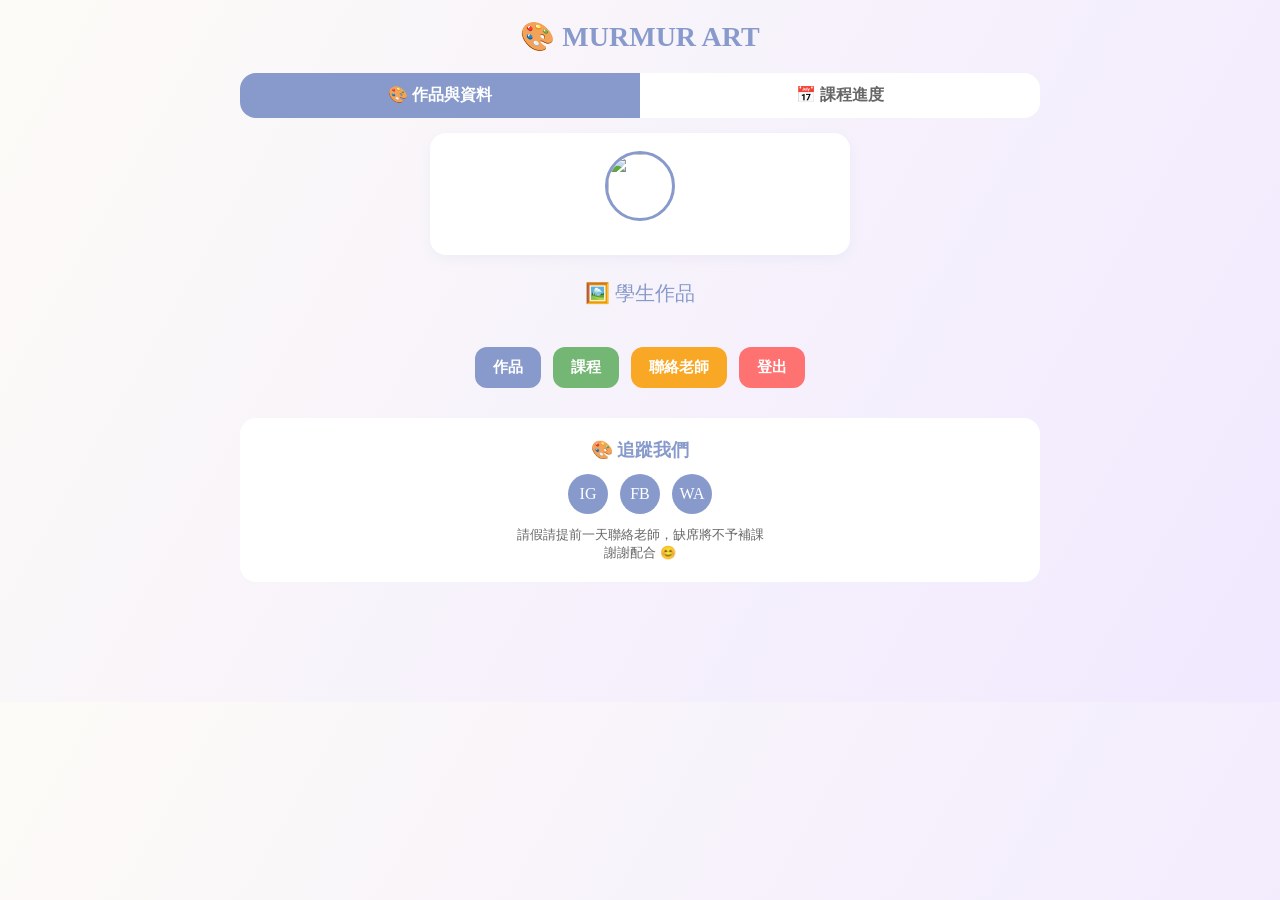
==== class.html @ 65893611 "Update class.html" ====
<!DOCTYPE html>
<html lang="zh-TW">
<head>
  <meta charset="UTF-8">
  <meta name="viewport" content="width=device-width, initial-scale=1.0">
  <title>MURMUR ART 學生專區</title>
  <style>
    *{margin:0;padding:0;box-sizing:border-box;font-family:微軟正黑體,"Noto Sans TC"}
    body{background:linear-gradient(120deg,#fdfbf7,#f0e9ff);color:#444;padding-bottom:120px}
    .container{width:90%;max-width:800px;margin:0 auto}
    .header{text-align:center;padding:20px 0}
    .logo{font-size:28px;color:#879acb;font-weight:bold}
    
    .tab-bar{
      display:flex;
      background:white;
      border-radius:16px;
      overflow:hidden;
      margin-bottom:15px;
    }
    .tab-item{
      flex:1;
      text-align:center;
      padding:12px;
      font-weight:bold;
      color:#666;
      cursor:pointer;
    }
    .tab-item.active{
      background:#879acb;
      color:white;
    }
    
    /* 學生卡片縮小 */
    .student-card{
      background:white;
      border-radius:16px;
      padding:18px;
      text-align:center;
      margin-bottom:15px;
      box-shadow:0 4px 12px #879acb15;
      max-width:420px;
      margin-left:auto;
      margin-right:auto;
    }
    .student-card img{
      width:70px;height:70px;
      border-radius:50%;
      border:3px solid #879acb;
      margin-bottom:10px;
    }
    .student-name{font-size:20px;color:#879acb;margin-bottom:6px}
    .info{color:#666;margin:4px 0;font-size:14px}
    
    /* 作品放大 */
    .art-grid{
      display:grid;
      grid-template-columns:repeat(auto-fill,minmax(180px,1fr));
      gap:16px;
      margin-top:15px;
    }
    .art-item{
      background:white;
      border-radius:14px;
      overflow:hidden;
      box-shadow:0 4px 10px #00000010;
    }
    .art-item img{
      width:100%;
      height:220px;
      object-fit:cover;
    }
    
    /* 標題置中 */
    .section{margin:25px 0}
    .title{
      font-size:20px;
      color:#879acb;
      margin-bottom:15px;
      text-align:center;
    }
    
    .course-table{
      width:100%;
      background:white;
      border-radius:16px;
      overflow:hidden;
      margin-top:15px;
    }
    .course-table th{
      background:#879acb;
      color:white;
      padding:12px;
      text-align:left;
      font-size:14px;
    }
    .course-table td{
      padding:12px;
      border-bottom:1px solid #eee;
      font-size:14px;
    }
    .status-badge{
      padding:5px 10px;
      border-radius:20px;
      font-size:12px;
      color:white;
    }
    .status-ok{background:#28a745;}
    .status-wait{background:#ffc107;}
    .status-leave{background:#dc3545;}
    .status-absent{background:#333;}
    .status-holiday{background:#17a2b8;}

    .preview{
      position:fixed;top:0;left:0;
      width:100%;height:100%;
      background:#000000dd;
      display:none;
      justify-content:center;
      align-items:center;
      padding:20px;
      z-index:999;
    }
    .preview img{
      max-width:95%;
      max-height:80vh;
      border-radius:12px;
      object-fit:contain;
      display:block;
      margin:0 auto;
    }
    .close{
      position:absolute;
      top:20px;right:20px;
      font-size:28px;
      color:white;
      cursor:pointer;
    }
    .prev,.next{
      position:absolute;
      top:50%;transform:translateY(-50%);
      font-size:26px;
      color:white;
      background:rgba(255,255,255,0.25);
      padding:12px 16px;
      border-radius:8px;
      cursor:pointer;
      border:none;
    }
    .prev{left:15px}
    .next{right:15px}
    .img-date{
      position:absolute;
      bottom:20px;right:20px;
      color:white;
      background:rgba(0,0,0,0.5);
      padding:6px 10px;
      border-radius:8px;
      font-size:14px;
    }

    .reminder{
      background:#fff3cd;
      color:#ff9800;
      padding:10px 15px;
      border-radius:12px;
      text-align:center;
      margin:12px 0;
      font-size:14px;
    }

    /* 底部按鈕多彩 */
    .bottom-bar{
      display:flex;
      gap:12px;
      justify-content:center;
      margin:25px 0;
      flex-wrap:wrap;
    }
    .bottom-btn{
      padding:11px 18px;
      border:none;
      border-radius:12px;
      color:white;
      font-size:15px;
      font-weight:bold;
      cursor:pointer;
    }
    .btn-blue{background:#879acb;}
    .btn-green{background:#74b774;}
    .btn-orange{background:#f9a826;}
    .btn-red{background:#ff7272;}

    .footer{
      background:white;
      padding:20px;
      border-radius:16px;
      text-align:center;
      margin-top:30px;
    }
    .footer h3{
      color:#879acb;
      margin-bottom:12px;
      font-size:18px;
    }
    .social{
      display:flex;
      justify-content:center;
      gap:12px;
      margin-bottom:12px;
    }
    .social a{
      width:40px;height:40px;
      border-radius:50%;
      display:flex;
      align-items:center;
      justify-content:center;
      color:white;
      text-decoration:none;
      background:#879acb;
    }
    .rule{
      font-size:13px;
      color:#666;
      line-height:1.4;
    }

    .pagination{
      display:flex;
      justify-content:center;
      align-items:center;
      gap:10px;
      margin:15px 0;
    }
    .page-btn{
      padding:8px 14px;
      background:#e8edff;
      color:#555;
      border:none;
      border-radius:10px;
      cursor:pointer;
    }
    .page-btn:disabled{opacity:0.5}
    .page-info{font-size:14px;color:#666}
  </style>
  <script src="https://www.gstatic.com/firebasejs/10.7.1/firebase-app-compat.js"></script>
  <script src="https://www.gstatic.com/firebasejs/10.7.1/firebase-firestore-compat.js"></script>
</head>
<body>

<div class="container">
  <div class="header">
    <div class="logo">🎨 MURMUR ART</div>
  </div>

  <div class="tab-bar">
    <div class="tab-item active" onclick="switchTab(1)">🎨 作品與資料</div>
    <div class="tab-item" onclick="switchTab(2)">📅 課程進度</div>
  </div>

  <div id="reminderBox" style="display:none;" class="reminder">課程即將用罄，記得續課哦！</div>

  <!-- 頁面1 -->
  <div id="page1">
    <div class="student-card" id="studentCard">
      <img id="avatar" src="">
      <div class="student-name" id="name"></div>
      <div class="info" id="studentNo"></div>
      <div class="info" id="courseType"></div>
      <div class="info" id="left"></div>
      <div class="info" id="lastClass" style="display:none;margin-top:8px;color:#879acb"></div>
    </div>

    <div class="section">
      <div class="title">🖼️ 學生作品</div>
      <div class="art-grid" id="artGrid"></div>
    </div>
  </div>

  <!-- 頁面2 -->
  <div id="page2" style="display:none;">
    <div class="section">
      <div class="title">📅 課程進度一覽</div>
      <div id="courseStats" style="background:white;padding:15px;border-radius:12px;margin-bottom:15px;display:flex;gap:15px;text-align:center;">
        <div style="flex:1"><h4 style="color:#879acb">總課程</h4><h3 id="totalCourse">0</h3></div>
        <div style="flex:1"><h4 style="color:#879acb">已完成</h4><h3 id="doneCourse">0</h3></div>
        <div style="flex:1"><h4 style="color:#879acb">剩餘</h4><h3 id="leftCourse">0</h3></div>
      </div>
      <table class="course-table">
        <thead>
          <tr>
            <th>日期</th>
            <th>時間</th>
            <th>狀態</th>
          </tr>
        </thead>
        <tbody id="courseTableBody"></tbody>
      </table>
      <div id="coursePagination" class="pagination"></div>
    </div>
  </div>

  <!-- 底部多彩按鈕 -->
  <div class="bottom-bar">
    <button class="bottom-btn btn-blue" onclick="switchTab(1)">作品</button>
    <button class="bottom-btn btn-green" onclick="switchTab(2)">課程</button>
    <button class="bottom-btn btn-orange" onclick="window.open('https://wa.me/67480066','_blank')">聯絡老師</button>
    <button class="bottom-btn btn-red" onclick="logout()">登出</button>
  </div>

  <div class="footer">
    <h3>🎨 追蹤我們</h3>
    <div class="social">
      <a href="https://www.instagram.com/murmur_artstudio/" target="_blank">IG</a>
      <a href="https://www.facebook.com/share/1DMkDrhF65/?mibextid=wwXIfr" target="_blank">FB</a>
      <a href="https://wa.me/67480066" target="_blank">WA</a>
    </div>
    <div class="rule">
      請假請提前一天聯絡老師，缺席將不予補課<br>謝謝配合 😊
    </div>
  </div>
</div>

<div class="preview" id="preview">
  <span class="close" onclick="closePreview()">&times;</span>
  <button class="prev" onclick="prevArt()">&lt;</button>
  <img id="previewImg">
  <button class="next" onclick="nextArt()">&gt;</button>
  <div class="img-date" id="previewDate"></div>
</div>

<script>
const firebaseConfig = {
  apiKey:"AIzaSyBqUEh-MjMZ5Gj2gaFJpKffrDmvP9l7Slo",
  authDomain:"murmurart-8f6cc.firebaseapp.com",
  projectId:"murmurart-8f6cc",
  messagingSenderId:"205741159610",
  appId:"1:205741159610:web:624b7ca35c04e6e09a7e83"
};
if (!firebase.apps.length) firebase.initializeApp(firebaseConfig);
const db = firebase.firestore();
const params = new URLSearchParams(window.location.search);
const sid = params.get('sid');
if(!sid){alert('無學生資訊');window.close();}

const PER_PAGE = 20;
let coursePage = 1;
let allCourses = [];
let currentArtIndex = 0;

function switchTab(num){
  document.querySelectorAll('.tab-item').forEach(t=>t.classList.remove('active'));
  document.querySelectorAll('.tab-item')[num-1].classList.add('active');
  document.getElementById('page1').style.display = num===1 ? 'block' : 'none';
  document.getElementById('page2').style.display = num===2 ? 'block' : 'none';
}

async function getDirectImageUrl(url) {
  if (!url) return "https://via.placeholder.com/300";
  let imgbbMatch = url.match(/ibb\.co\/([a-zA-Z0-9]+)/);
  if (imgbbMatch) return `https://i.ibb.co/${imgbbMatch[1]}/image.jpg`;
  if (url.includes("i.ibb.co") && (url.endsWith(".jpg")||url.endsWith(".png")||url.endsWith(".jpeg"))) return url;
  let driveMatch = url.match(/drive\.google\.com\/file\/d\/([^\/\?]+)/);
  if (driveMatch) return "https://drive.google.com/thumbnail?id="+driveMatch[1]+"&sz=w1000";
  if (url.includes("photos.app.goo.gl")) {try{const res=await fetch(url,{mode:"cors"});const t=await res.text();const f=t.match(/https:\/\/lh3\.googleusercontent\.com\/[^\s"]+/);if(f)return f[0]}catch(e){}}
  if (url.includes("lh3.googleusercontent.com")) return url;
  if (url.endsWith(".jpg")||url.endsWith(".png")||url.endsWith(".jpeg")||url.endsWith(".gif")) return url;
  return "https://via.placeholder.com/300";
}

function getWeek(d){const w=['日','一','二','三','四','五','六'];return w[new Date(d).getDay()]}
function formatTime(t){if(!t) return '';const [h,m]=t.split(':');const min=h*60+parseInt(m)+75;const eh=Math.floor(min/60),em=min%60;return `${t} - ${String(eh).padStart(2,0)}:${String(em).padStart(2,0)}`;}

async function loadStudent(){
  const doc = await db.collection('students').doc(sid).get();
  if(!doc.exists) return;
  const data = doc.data();
  document.getElementById('name').innerText = data.name;
  document.getElementById('studentNo').innerText = '學生編號：'+(data.studentNo||'-');
  document.getElementById('courseType').innerText = '課程方案：'+(data.courseType||'-');
  const avatar = await getDirectImageUrl(data.avatar);
  document.getElementById('avatar').src = avatar;
  document.getElementById('avatar').onerror = e=>e.target.src="https://via.placeholder.com/70";
}

function renderCoursePage(){
  const sorted = [...allCourses].sort((a,b)=>{
    if(a.status === 'pending' && b.status !== 'pending') return -1;
    if(a.status !== 'pending' && b.status === 'pending') return 1;
    return new Date(a.date) - new Date(b.date);
  });
  const totalPage = Math.ceil(sorted.length / PER_PAGE);
  const start = (coursePage-1)*PER_PAGE;
  const end = start + PER_PAGE;
  const show = sorted.slice(start, end);
  const tbody = document.getElementById('courseTableBody');
  tbody.innerHTML = '';
  const statusMap = {pending:'status-wait',completed:'status-ok',leave:'status-leave',absent:'status-absent',holiday:'status-holiday'};
  const statusText = {pending:'未完成',completed:'已完成',leave:'請假',absent:'缺席',holiday:'假期'};
  show.forEach(c=>{
    tbody.innerHTML += `<tr><td>${c.date}（${getWeek(c.date)}）</td><td>${formatTime(c.time)}</td><td><span class="status-badge ${statusMap[c.status]}">${statusText[c.status]}</span></td></tr>`;
  });
  const p = document.getElementById('coursePagination');
  p.innerHTML = `<button class="page-btn" onclick="changeCoursePage(${coursePage-1})" ${coursePage<=1?'disabled':''}>上一頁</button><span class="page-info">第 ${coursePage} / ${totalPage} 頁</span><button class="page-btn" onclick="changeCoursePage(${coursePage+1})" ${coursePage>=totalPage?'disabled':''}>下一頁</button>`;
}
function changeCoursePage(p){if(p<1) return;const total=Math.ceil(allCourses.length/PER_PAGE);if(p>total) return;coursePage=p;renderCoursePage();}

async function loadCourses(){
  const snap = await db.collection('courses').where('studentId','==',sid).get();
  allCourses=[];snap.forEach(d=>allCourses.push({id:d.id,...d.data()}));
  const valid = allCourses.filter(x=>!['leave','holiday'].includes(x.status));
  const total = valid.length;
  const done = valid.filter(x=>x.status==='completed'||x.status==='absent').length;
  const left = total - done;
  document.getElementById('left').innerText='剩餘堂數：'+left;
  document.getElementById('totalCourse').innerText=total;
  document.getElementById('doneCourse').innerText=done;
  document.getElementById('leftCourse').innerText=left;
  const last=allCourses.filter(x=>x.status==='completed').sort((a,b)=>new Date(b.date)-new Date(a.date))[0];
  if(last){document.getElementById('lastClass').style.display='block';document.getElementById('lastClass').innerText=`🗓️ 上次上課：${last.date}（${getWeek(last.date)}）`;}
  if(left<3){document.getElementById('reminderBox').style.display='block';}
  coursePage=1;renderCoursePage();
}

async function loadArt(){
  const snap=await db.collection('artworks').where('studentId','==',sid).get();
  const list=document.getElementById('artGrid');list.innerHTML='';const arts=[];snap.forEach(d=>arts.push({id:d.id,...d.data()}));
  arts.sort((a,b)=>new Date(b.createDate)-new Date(a.createDate));
  for(let i=0;i<arts.length;i++){
    const item=arts[i];const img=await getDirectImageUrl(item.imageUrl);
    list.innerHTML+=`<div class="art-item" onclick="showPreview(${i})"><img src="${img}" onerror="this.src='https://via.placeholder.com/180x220'"></div>`;
  }
  window.arts=arts;
}

function showPreview(i){currentArtIndex=i;const item=window.arts[i];document.getElementById('previewImg').src=item.imageUrl;document.getElementById('previewDate').innerText=item.createDate;document.getElementById('preview').style.display='flex';}
function closePreview(){document.getElementById('preview').style.display='none';}
function prevArt(){if(currentArtIndex<=0) return;currentArtIndex--;showPreview(currentArtIndex);}
function nextArt(){if(currentArtIndex>=window.arts.length-1) return;currentArtIndex++;showPreview(currentArtIndex);}
function logout(){window.location.href="index.html";}

async function init(){await loadStudent();await loadCourses();await loadArt();}
init();
</script>
</body>
</html>
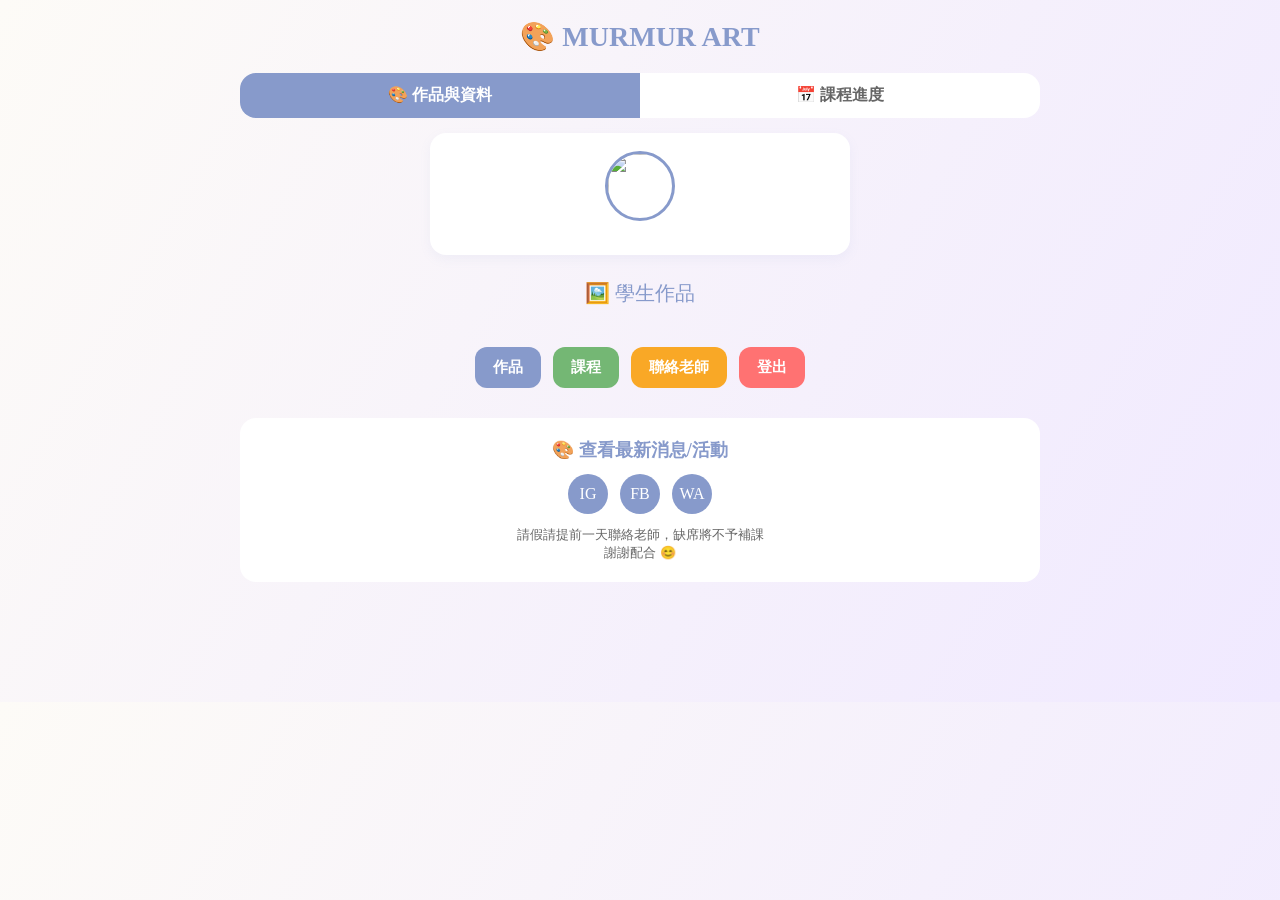
==== commit 0f4dc0c7: "Update class.html" ====
--- a/class.html
+++ b/class.html
@@ -309,7 +309,7 @@
   </div>
 
   <div class="footer">
-    <h3>🎨 追蹤我們</h3>
+    <h3>🎨 查看最新消息/活動 </h3>
     <div class="social">
       <a href="https://www.instagram.com/murmur_artstudio/" target="_blank">IG</a>
       <a href="https://www.facebook.com/share/1DMkDrhF65/?mibextid=wwXIfr" target="_blank">FB</a>
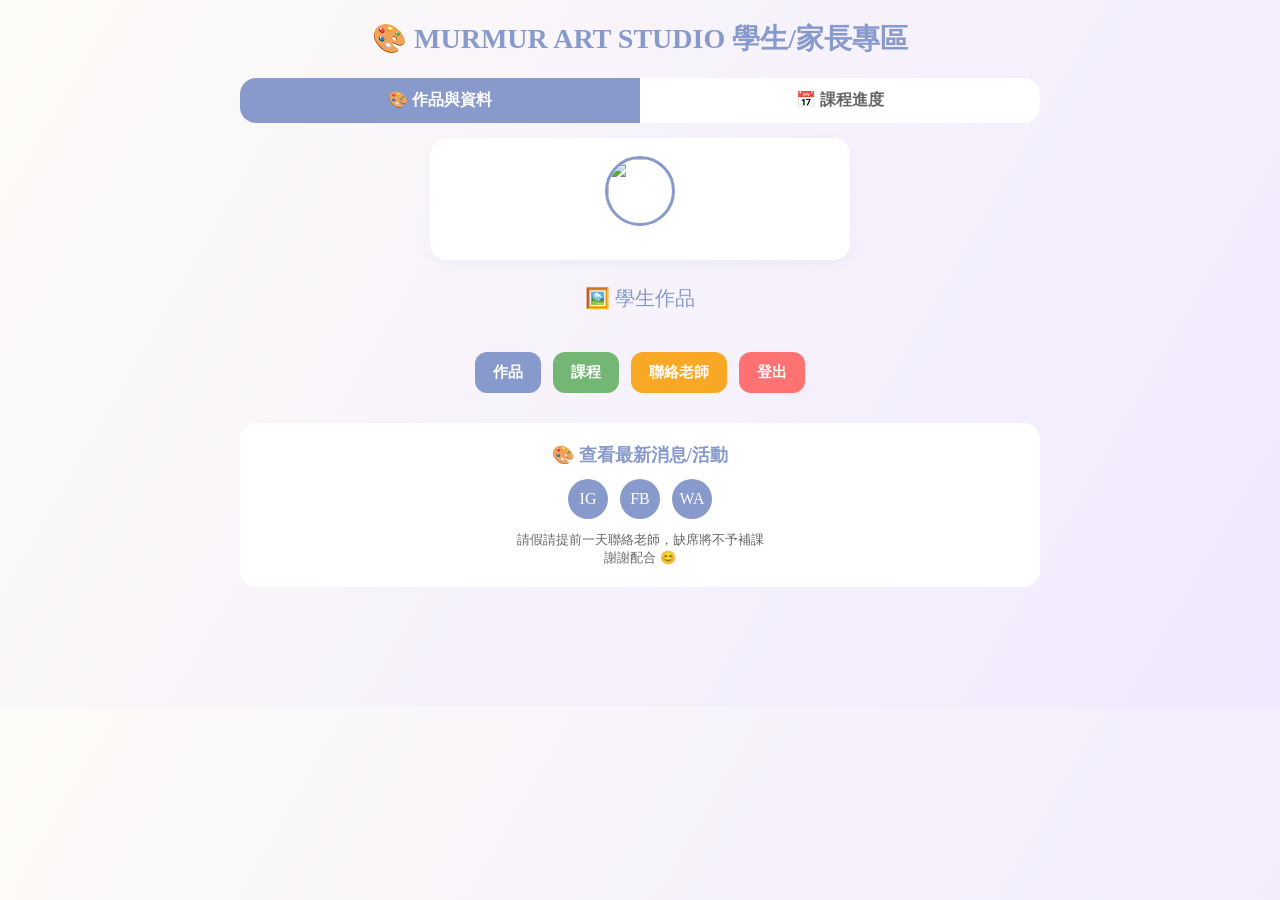
==== commit 1ce4dbdc: "Update class.html" ====
--- a/class.html
+++ b/class.html
@@ -250,7 +250,7 @@
 
 <div class="container">
   <div class="header">
-    <div class="logo">🎨 MURMUR ART</div>
+    <div class="logo">🎨 MURMUR ART STUDIO 學生/家長專區</div>
   </div>
 
   <div class="tab-bar">
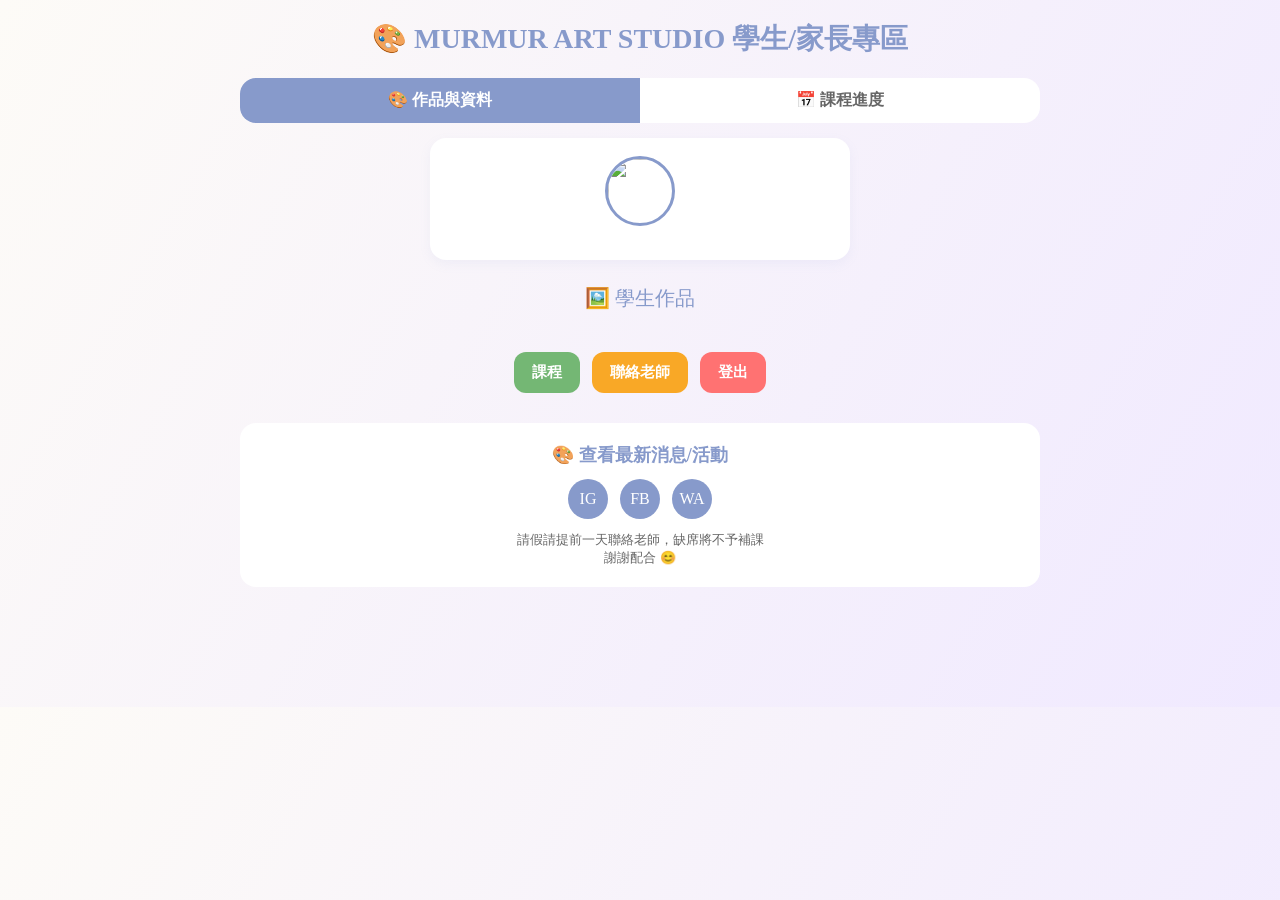
==== commit 4c23791f: "Update class.html" ====
--- a/class.html
+++ b/class.html
@@ -302,7 +302,7 @@
 
   <!-- 底部多彩按鈕 -->
   <div class="bottom-bar">
-    <button class="bottom-btn btn-blue" onclick="switchTab(1)">作品</button>
+    
     <button class="bottom-btn btn-green" onclick="switchTab(2)">課程</button>
     <button class="bottom-btn btn-orange" onclick="window.open('https://wa.me/67480066','_blank')">聯絡老師</button>
     <button class="bottom-btn btn-red" onclick="logout()">登出</button>
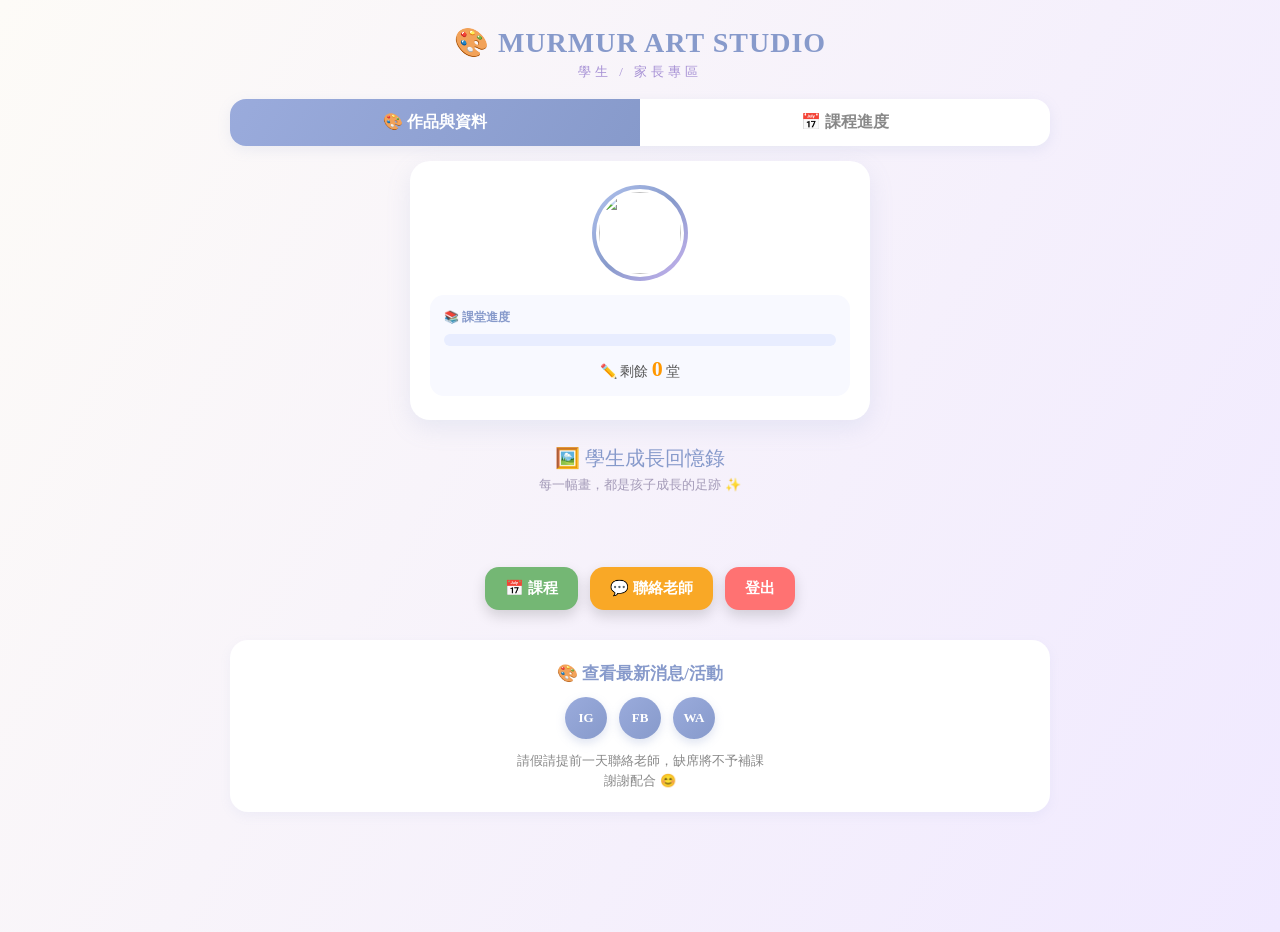
==== commit 92f3b3d2: "Update class.html" ====
--- a/class.html
+++ b/class.html
@@ -1,444 +1,304 @@
 <!DOCTYPE html>
 <html lang="zh-TW">
 <head>
-  <meta charset="UTF-8">
-  <meta name="viewport" content="width=device-width, initial-scale=1.0">
-  <title>MURMUR ART 學生專區</title>
-  <style>
-    *{margin:0;padding:0;box-sizing:border-box;font-family:微軟正黑體,"Noto Sans TC"}
-    body{background:linear-gradient(120deg,#fdfbf7,#f0e9ff);color:#444;padding-bottom:120px}
-    .container{width:90%;max-width:800px;margin:0 auto}
-    .header{text-align:center;padding:20px 0}
-    .logo{font-size:28px;color:#879acb;font-weight:bold}
-    
-    .tab-bar{
-      display:flex;
-      background:white;
-      border-radius:16px;
-      overflow:hidden;
-      margin-bottom:15px;
-    }
-    .tab-item{
-      flex:1;
-      text-align:center;
-      padding:12px;
-      font-weight:bold;
-      color:#666;
-      cursor:pointer;
-    }
-    .tab-item.active{
-      background:#879acb;
-      color:white;
-    }
-    
-    /* 學生卡片縮小 */
-    .student-card{
-      background:white;
-      border-radius:16px;
-      padding:18px;
-      text-align:center;
-      margin-bottom:15px;
-      box-shadow:0 4px 12px #879acb15;
-      max-width:420px;
-      margin-left:auto;
-      margin-right:auto;
-    }
-    .student-card img{
-      width:70px;height:70px;
-      border-radius:50%;
-      border:3px solid #879acb;
-      margin-bottom:10px;
-    }
-    .student-name{font-size:20px;color:#879acb;margin-bottom:6px}
-    .info{color:#666;margin:4px 0;font-size:14px}
-    
-    /* 作品放大 */
-    .art-grid{
-      display:grid;
-      grid-template-columns:repeat(auto-fill,minmax(180px,1fr));
-      gap:16px;
-      margin-top:15px;
-    }
-    .art-item{
-      background:white;
-      border-radius:14px;
-      overflow:hidden;
-      box-shadow:0 4px 10px #00000010;
-    }
-    .art-item img{
-      width:100%;
-      height:220px;
-      object-fit:cover;
-    }
-    
-    /* 標題置中 */
-    .section{margin:25px 0}
-    .title{
-      font-size:20px;
-      color:#879acb;
-      margin-bottom:15px;
-      text-align:center;
-    }
-    
-    .course-table{
-      width:100%;
-      background:white;
-      border-radius:16px;
-      overflow:hidden;
-      margin-top:15px;
-    }
-    .course-table th{
-      background:#879acb;
-      color:white;
-      padding:12px;
-      text-align:left;
-      font-size:14px;
-    }
-    .course-table td{
-      padding:12px;
-      border-bottom:1px solid #eee;
-      font-size:14px;
-    }
-    .status-badge{
-      padding:5px 10px;
-      border-radius:20px;
-      font-size:12px;
-      color:white;
-    }
-    .status-ok{background:#28a745;}
-    .status-wait{background:#ffc107;}
-    .status-leave{background:#dc3545;}
-    .status-absent{background:#333;}
-    .status-holiday{background:#17a2b8;}
-
-    .preview{
-      position:fixed;top:0;left:0;
-      width:100%;height:100%;
-      background:#000000dd;
-      display:none;
-      justify-content:center;
-      align-items:center;
-      padding:20px;
-      z-index:999;
-    }
-    .preview img{
-      max-width:95%;
-      max-height:80vh;
-      border-radius:12px;
-      object-fit:contain;
-      display:block;
-      margin:0 auto;
-    }
-    .close{
-      position:absolute;
-      top:20px;right:20px;
-      font-size:28px;
-      color:white;
-      cursor:pointer;
-    }
-    .prev,.next{
-      position:absolute;
-      top:50%;transform:translateY(-50%);
-      font-size:26px;
-      color:white;
-      background:rgba(255,255,255,0.25);
-      padding:12px 16px;
-      border-radius:8px;
-      cursor:pointer;
-      border:none;
-    }
-    .prev{left:15px}
-    .next{right:15px}
-    .img-date{
-      position:absolute;
-      bottom:20px;right:20px;
-      color:white;
-      background:rgba(0,0,0,0.5);
-      padding:6px 10px;
-      border-radius:8px;
-      font-size:14px;
-    }
-
-    .reminder{
-      background:#fff3cd;
-      color:#ff9800;
-      padding:10px 15px;
-      border-radius:12px;
-      text-align:center;
-      margin:12px 0;
-      font-size:14px;
-    }
-
-    /* 底部按鈕多彩 */
-    .bottom-bar{
-      display:flex;
-      gap:12px;
-      justify-content:center;
-      margin:25px 0;
-      flex-wrap:wrap;
-    }
-    .bottom-btn{
-      padding:11px 18px;
-      border:none;
-      border-radius:12px;
-      color:white;
-      font-size:15px;
-      font-weight:bold;
-      cursor:pointer;
-    }
-    .btn-blue{background:#879acb;}
-    .btn-green{background:#74b774;}
-    .btn-orange{background:#f9a826;}
-    .btn-red{background:#ff7272;}
-
-    .footer{
-      background:white;
-      padding:20px;
-      border-radius:16px;
-      text-align:center;
-      margin-top:30px;
-    }
-    .footer h3{
-      color:#879acb;
-      margin-bottom:12px;
-      font-size:18px;
-    }
-    .social{
-      display:flex;
-      justify-content:center;
-      gap:12px;
-      margin-bottom:12px;
-    }
-    .social a{
-      width:40px;height:40px;
-      border-radius:50%;
-      display:flex;
-      align-items:center;
-      justify-content:center;
-      color:white;
-      text-decoration:none;
-      background:#879acb;
-    }
-    .rule{
-      font-size:13px;
-      color:#666;
-      line-height:1.4;
-    }
-
-    .pagination{
-      display:flex;
-      justify-content:center;
-      align-items:center;
-      gap:10px;
-      margin:15px 0;
-    }
-    .page-btn{
-      padding:8px 14px;
-      background:#e8edff;
-      color:#555;
-      border:none;
-      border-radius:10px;
-      cursor:pointer;
-    }
-    .page-btn:disabled{opacity:0.5}
-    .page-info{font-size:14px;color:#666}
-  </style>
-  <script src="https://www.gstatic.com/firebasejs/10.7.1/firebase-app-compat.js"></script>
-  <script src="https://www.gstatic.com/firebasejs/10.7.1/firebase-firestore-compat.js"></script>
+<meta charset="UTF-8">
+<meta name="viewport" content="width=device-width, initial-scale=1.0">
+<link rel="icon" href="favicon.png">
+<title>MURMUR ART 學生專區</title>
+<style>
+*{margin:0;padding:0;box-sizing:border-box;font-family:微軟正黑體,"Noto Sans TC"}
+body{background:linear-gradient(120deg,#fdfbf7,#f0e9ff);color:#444;padding-bottom:120px}
+.container{width:92%;max-width:820px;margin:0 auto}
+/* 頂部 */
+.header{text-align:center;padding:26px 0 18px}
+.logo{font-size:28px;color:#879acb;font-weight:bold;letter-spacing:1px}
+.header-sub{font-size:13px;color:#a58fd4;margin-top:4px;letter-spacing:4px}
+/* 分頁 */
+.tab-bar{display:flex;background:white;border-radius:16px;overflow:hidden;margin-bottom:15px;box-shadow:0 4px 14px #879acb22}
+.tab-item{flex:1;text-align:center;padding:13px;font-weight:bold;color:#888;cursor:pointer;transition:.2s}
+.tab-item.active{background:linear-gradient(120deg,#9aabdc,#879acb);color:white}
+/* V3：續課提醒大卡 */
+.renew-card{display:none;align-items:center;gap:12px;background:linear-gradient(120deg,#fff7e6,#ffe9d1);border:2px solid #ffc97a;border-radius:16px;padding:14px 16px;margin:12px 0;box-shadow:0 6px 16px #ffb35c33;flex-wrap:wrap}
+.renew-icon{font-size:28px}
+.renew-text{flex:1;min-width:160px}
+.renew-text b{display:block;color:#e07b00;font-size:15px}
+.renew-text span{font-size:12px;color:#a06a1e}
+.renew-btn{background:linear-gradient(120deg,#ffb35c,#ff9800);color:white;text-decoration:none;padding:10px 16px;border-radius:12px;font-size:13px;font-weight:bold;white-space:nowrap;box-shadow:0 4px 10px #ff980055}
+.next-class{background:linear-gradient(120deg,#eafbef,#d7f3e0);border:1px solid #b6e3c2;color:#2e8b57;padding:11px 15px;border-radius:14px;text-align:center;margin:12px 0;font-size:14px;font-weight:bold}
+/* 學生卡片 */
+.student-card{background:white;border-radius:20px;padding:24px 20px;text-align:center;margin-bottom:15px;box-shadow:0 8px 24px #879acb26;max-width:460px;margin-left:auto;margin-right:auto}
+.avatar-ring{width:96px;height:96px;border-radius:50%;margin:0 auto 12px;padding:4px;background:linear-gradient(135deg,#b3c5f0,#879acb,#cbb3f0)}
+.avatar-ring img{width:100%;height:100%;border-radius:50%;object-fit:cover;border:3px solid #fff;background:#fff}
+.student-name{font-size:22px;color:#879acb;margin-bottom:4px;font-weight:bold}
+.info{color:#777;margin:3px 0;font-size:13px}
+/* V3：課堂進度條 */
+.progress-box{background:#f8f9ff;border-radius:14px;padding:14px;margin-top:14px}
+.progress-labels{display:flex;justify-content:space-between;font-size:12px;color:#879acb;font-weight:bold;margin-bottom:8px}
+.progress-bar{height:12px;background:#e8edff;border-radius:8px;overflow:hidden}
+.progress-fill{height:100%;background:linear-gradient(90deg,#a3e0b8,#28a745);border-radius:8px;transition:width .6s}
+.left-line{margin-top:10px;font-size:14px;color:#555}
+.left-line b{font-size:22px;color:#ff9800}
+/* 標題 */
+.section{margin:25px 0}
+.title{font-size:20px;color:#879acb;margin-bottom:4px;text-align:center}
+.sub-title{text-align:center;color:#a49bb8;font-size:13px;margin-bottom:14px}
+/* V3：成長回憶錄拍立得 */
+.art-grid{display:grid;grid-template-columns:repeat(auto-fill,minmax(185px,1fr));gap:30px;margin-top:20px;padding:14px 6px}
+.art-item{background:white;border-radius:14px;overflow:hidden;box-shadow:0 4px 10px #00000010}
+.art-item img{width:100%;height:220px;object-fit:cover}
+.art-card{position:relative;background:#fff;padding:10px 10px 42px;border-radius:3px;box-shadow:0 6px 18px rgba(0,0,0,.16);cursor:pointer;transition:transform .25s,box-shadow .25s}
+.art-card.rot-a{transform:rotate(-2.4deg)}
+.art-card.rot-b{transform:rotate(2deg)}
+.art-card.rot-c{transform:rotate(-1deg)}
+.art-card:hover{transform:rotate(0deg) scale(1.06);box-shadow:0 18px 36px rgba(0,0,0,.28);z-index:6}
+.art-card::before{content:'';position:absolute;top:-11px;left:50%;transform:translateX(-50%) rotate(-2deg);width:76px;height:22px;background:rgba(135,154,203,.35);border-radius:2px}
+.art-card img{width:100%;height:190px;object-fit:cover;display:block}
+.art-cap{position:absolute;bottom:12px;left:0;right:0;text-align:center;font-size:12px;color:#8a7f9e;white-space:nowrap;overflow:hidden;text-overflow:ellipsis;padding:0 10px}
+/* V3：彩色統計卡 */
+.stat-cards{display:flex;gap:12px;margin-bottom:15px}
+.stat-card{flex:1;background:white;border-radius:16px;padding:16px 10px;text-align:center;box-shadow:0 4px 12px #879acb1a}
+.stat-card h4{font-size:12px;margin-bottom:6px}
+.stat-card h3{font-size:26px}
+.sc-blue h4,.sc-blue h3{color:#879acb}
+.sc-green h4,.sc-green h3{color:#28a745}
+.sc-orange h4,.sc-orange h3{color:#ff9800}
+/* 課程表 */
+.course-table{width:100%;background:white;border-radius:16px;overflow:hidden;margin-top:15px;box-shadow:0 4px 12px #879acb15;border-collapse:separate;border-spacing:0}
+.course-table th{background:linear-gradient(120deg,#9aabdc,#879acb);color:white;padding:12px;text-align:left;font-size:14px}
+.course-table td{padding:12px;border-bottom:1px solid #f0f2fb;font-size:14px}
+.course-table tr:last-child td{border-bottom:none}
+.status-badge{padding:5px 12px;border-radius:20px;font-size:12px;color:white;display:inline-block}
+.status-ok{background:#28a745}
+.status-wait{background:#ffc107}
+.status-leave{background:#dc3545}
+.status-absent{background:#333}
+.status-holiday{background:#17a2b8}
+/* 作品放大（畫廊感）*/
+.preview{position:fixed;top:0;left:0;width:100%;height:100%;background:rgba(20,15,40,.9);backdrop-filter:blur(4px);display:none;justify-content:center;align-items:center;padding:20px;z-index:999}
+.preview img{max-width:95%;max-height:78vh;border-radius:14px;object-fit:contain;display:block;margin:0 auto;box-shadow:0 20px 60px rgba(0,0,0,.5)}
+.close{position:absolute;top:20px;right:24px;font-size:30px;color:white;cursor:pointer}
+.prev,.next{position:absolute;top:50%;transform:translateY(-50%);font-size:26px;color:white;background:rgba(255,255,255,.18);padding:12px 16px;border-radius:10px;cursor:pointer;border:none}
+.prev:hover,.next:hover{background:rgba(255,255,255,.35)}
+.prev{left:15px}
+.next{right:15px}
+.img-date{position:absolute;bottom:24px;left:50%;transform:translateX(-50%);color:white;background:rgba(0,0,0,.5);padding:7px 14px;border-radius:10px;font-size:14px;max-width:80%;text-align:center}
+.reminder{background:#fff3cd;color:#ff9800;padding:10px 15px;border-radius:12px;text-align:center;margin:12px 0;font-size:14px}
+/* 底部按鈕 */
+.bottom-bar{display:flex;gap:12px;justify-content:center;margin:25px 0;flex-wrap:wrap}
+.bottom-btn{padding:12px 20px;border:none;border-radius:14px;color:white;font-size:15px;font-weight:bold;cursor:pointer;box-shadow:0 6px 14px rgba(0,0,0,.15);transition:transform .15s}
+.bottom-btn:hover{transform:translateY(-2px)}
+.btn-blue{background:#879acb}
+.btn-green{background:#74b774}
+.btn-orange{background:#f9a826}
+.btn-red{background:#ff7272}
+.footer{background:white;padding:22px;border-radius:18px;text-align:center;margin-top:30px;box-shadow:0 4px 12px #879acb15}
+.footer h3{color:#879acb;margin-bottom:12px;font-size:17px}
+.social{display:flex;justify-content:center;gap:12px;margin-bottom:12px}
+.social a{width:42px;height:42px;border-radius:50%;display:flex;align-items:center;justify-content:center;color:white;text-decoration:none;background:linear-gradient(135deg,#9aabdc,#879acb);font-size:13px;font-weight:bold;box-shadow:0 4px 10px #879acb44}
+.rule{font-size:13px;color:#888;line-height:1.5}
+.pagination{display:flex;justify-content:center;align-items:center;gap:10px;margin:15px 0}
+.page-btn{padding:8px 14px;background:#e8edff;color:#555;border:none;border-radius:10px;cursor:pointer}
+.page-btn:disabled{opacity:.5}
+.page-info{font-size:14px;color:#666}
+</style>
+<script src="https://www.gstatic.com/firebasejs/10.7.1/firebase-app-compat.js"></script>
+<script src="https://www.gstatic.com/firebasejs/10.7.1/firebase-firestore-compat.js"></script>
 </head>
 <body>
-
 <div class="container">
-  <div class="header">
-    <div class="logo">🎨 MURMUR ART STUDIO 學生/家長專區</div>
-  </div>
-
-  <div class="tab-bar">
-    <div class="tab-item active" onclick="switchTab(1)">🎨 作品與資料</div>
-    <div class="tab-item" onclick="switchTab(2)">📅 課程進度</div>
-  </div>
-
-  <div id="reminderBox" style="display:none;" class="reminder">課程即將用罄，記得續課哦！</div>
-
-  <!-- 頁面1 -->
-  <div id="page1">
-    <div class="student-card" id="studentCard">
-      <img id="avatar" src="">
-      <div class="student-name" id="name"></div>
-      <div class="info" id="studentNo"></div>
-      <div class="info" id="courseType"></div>
-      <div class="info" id="left"></div>
-      <div class="info" id="lastClass" style="display:none;margin-top:8px;color:#879acb"></div>
-    </div>
-
-    <div class="section">
-      <div class="title">🖼️ 學生作品</div>
-      <div class="art-grid" id="artGrid"></div>
-    </div>
-  </div>
-
-  <!-- 頁面2 -->
-  <div id="page2" style="display:none;">
-    <div class="section">
-      <div class="title">📅 課程進度一覽</div>
-      <div id="courseStats" style="background:white;padding:15px;border-radius:12px;margin-bottom:15px;display:flex;gap:15px;text-align:center;">
-        <div style="flex:1"><h4 style="color:#879acb">總課程</h4><h3 id="totalCourse">0</h3></div>
-        <div style="flex:1"><h4 style="color:#879acb">已完成</h4><h3 id="doneCourse">0</h3></div>
-        <div style="flex:1"><h4 style="color:#879acb">剩餘</h4><h3 id="leftCourse">0</h3></div>
-      </div>
-      <table class="course-table">
-        <thead>
-          <tr>
-            <th>日期</th>
-            <th>時間</th>
-            <th>狀態</th>
-          </tr>
-        </thead>
-        <tbody id="courseTableBody"></tbody>
-      </table>
-      <div id="coursePagination" class="pagination"></div>
-    </div>
-  </div>
-
-  <!-- 底部多彩按鈕 -->
-  <div class="bottom-bar">
-    
-    <button class="bottom-btn btn-green" onclick="switchTab(2)">課程</button>
-    <button class="bottom-btn btn-orange" onclick="window.open('https://wa.me/67480066','_blank')">聯絡老師</button>
-    <button class="bottom-btn btn-red" onclick="logout()">登出</button>
-  </div>
-
-  <div class="footer">
-    <h3>🎨 查看最新消息/活動 </h3>
-    <div class="social">
-      <a href="https://www.instagram.com/murmur_artstudio/" target="_blank">IG</a>
-      <a href="https://www.facebook.com/share/1DMkDrhF65/?mibextid=wwXIfr" target="_blank">FB</a>
-      <a href="https://wa.me/67480066" target="_blank">WA</a>
-    </div>
-    <div class="rule">
-      請假請提前一天聯絡老師，缺席將不予補課<br>謝謝配合 😊
-    </div>
-  </div>
-</div>
-
+<div class="header">
+<div class="logo">🎨 MURMUR ART STUDIO</div>
+<div class="header-sub">學生 / 家長專區</div>
+</div>
+<div class="tab-bar">
+<div class="tab-item active" onclick="switchTab(1)">🎨 作品與資料</div>
+<div class="tab-item" onclick="switchTab(2)">📅 課程進度</div>
+</div>
+<!-- V3：續課提醒大卡 -->
+<div id="reminderBox" class="renew-card" style="display:none">
+<div class="renew-icon">🔔</div>
+<div class="renew-text"><b>課堂快用完啦！</b><span>剩餘堂數不足 3 堂，記得聯絡老師續課哦～</span></div>
+<a class="renew-btn" href="https://wa.me/67480066" target="_blank">💬 立即續課</a>
+</div>
+<div id="nextClass" class="next-class" style="display:none"></div>
+<!-- 頁面1 -->
+<div id="page1">
+<div class="student-card" id="studentCard">
+<div class="avatar-ring"><img id="avatar" src=""></div>
+<div class="student-name" id="name"></div>
+<div class="info" id="studentNo"></div>
+<div class="info" id="courseType"></div>
+<div class="progress-box">
+<div class="progress-labels"><span>📚 課堂進度</span><span id="progressText"></span></div>
+<div class="progress-bar"><div class="progress-fill" id="progressFill" style="width:0%"></div></div>
+<div class="left-line">✏️ 剩餘 <b id="leftNum">0</b> 堂</div>
+</div>
+<div class="info" id="lastClass" style="display:none;margin-top:10px;color:#879acb"></div>
+</div>
+<div class="section">
+<div class="title">🖼️ 學生成長回憶錄</div>
+<div class="sub-title">每一幅畫，都是孩子成長的足跡 ✨</div>
+<div class="art-grid" id="artGrid"></div>
+</div>
+</div>
+<!-- 頁面2 -->
+<div id="page2" style="display:none;">
+<div class="section">
+<div class="title">📅 課程進度一覽</div>
+<div class="sub-title">課堂記錄一目了然</div>
+<div class="stat-cards">
+<div class="stat-card sc-blue"><h4>總堂數</h4><h3 id="totalCourse">0</h3></div>
+<div class="stat-card sc-green"><h4>已完成</h4><h3 id="doneCourse">0</h3></div>
+<div class="stat-card sc-orange"><h4>剩餘</h4><h3 id="leftCourse">0</h3></div>
+</div>
+<table class="course-table">
+<thead>
+<tr>
+<th>日期</th>
+<th>時間</th>
+<th>狀態</th>
+</tr>
+</thead>
+<tbody id="courseTableBody"></tbody>
+</table>
+<div id="coursePagination" class="pagination"></div>
+</div>
+</div>
+<!-- 底部多彩按鈕 -->
+<div class="bottom-bar">
+<button class="bottom-btn btn-green" onclick="switchTab(2)">📅 課程</button>
+<button class="bottom-btn btn-orange" onclick="window.open('https://wa.me/67480066','_blank')">💬 聯絡老師</button>
+<button class="bottom-btn btn-red" onclick="logout()">登出</button>
+</div>
+<div class="footer">
+<h3>🎨 查看最新消息/活動 </h3>
+<div class="social">
+<a href="https://www.instagram.com/murmur_artstudio/" target="_blank">IG</a>
+<a href="https://www.facebook.com/share/1DMkDrhF65/?mibextid=wwXIfr" target="_blank">FB</a>
+<a href="https://wa.me/67480066" target="_blank">WA</a>
+</div>
+<div class="rule">
+請假請提前一天聯絡老師，缺席將不予補課<br>謝謝配合 😊
+</div>
+</div>
+</div>
 <div class="preview" id="preview">
-  <span class="close" onclick="closePreview()">&times;</span>
-  <button class="prev" onclick="prevArt()">&lt;</button>
-  <img id="previewImg">
-  <button class="next" onclick="nextArt()">&gt;</button>
-  <div class="img-date" id="previewDate"></div>
-</div>
-
+<span class="close" onclick="closePreview()">&times;</span>
+<button class="prev" onclick="prevArt()">&lt;</button>
+<img id="previewImg">
+<button class="next" onclick="nextArt()">&gt;</button>
+<div class="img-date" id="previewDate"></div>
+</div>
 <script>
 const firebaseConfig = {
-  apiKey:"AIzaSyBqUEh-MjMZ5Gj2gaFJpKffrDmvP9l7Slo",
-  authDomain:"murmurart-8f6cc.firebaseapp.com",
-  projectId:"murmurart-8f6cc",
-  messagingSenderId:"205741159610",
-  appId:"1:205741159610:web:624b7ca35c04e6e09a7e83"
+apiKey:"AIzaSyBqUEh-MjMZ5Gj2gaFJpKffrDmvP9l7Slo",
+authDomain:"murmurart-8f6cc.firebaseapp.com",
+projectId:"murmurart-8f6cc",
+messagingSenderId:"205741159610",
+appId:"1:205741159610:web:624b7ca35c04e6e09a7e83"
 };
 if (!firebase.apps.length) firebase.initializeApp(firebaseConfig);
 const db = firebase.firestore();
 const params = new URLSearchParams(window.location.search);
 const sid = params.get('sid');
-if(!sid){alert('無學生資訊');window.close();}
-
+if(!sid){alert('請先從首頁登入');location.href='index.html';}
 const PER_PAGE = 20;
 let coursePage = 1;
 let allCourses = [];
 let currentArtIndex = 0;
-
+// V3：課堂權重（2節課＝2堂），同老師端一致
+function lessonWeight(c){return (parseInt(c.duration)||75)>=150?2:1;}
 function switchTab(num){
-  document.querySelectorAll('.tab-item').forEach(t=>t.classList.remove('active'));
-  document.querySelectorAll('.tab-item')[num-1].classList.add('active');
-  document.getElementById('page1').style.display = num===1 ? 'block' : 'none';
-  document.getElementById('page2').style.display = num===2 ? 'block' : 'none';
-}
-
+document.querySelectorAll('.tab-item').forEach(t=>t.classList.remove('active'));
+document.querySelectorAll('.tab-item')[num-1].classList.add('active');
+document.getElementById('page1').style.display = num===1 ? 'block' : 'none';
+document.getElementById('page2').style.display = num===2 ? 'block' : 'none';
+}
 async function getDirectImageUrl(url) {
-  if (!url) return "https://via.placeholder.com/300";
-  let imgbbMatch = url.match(/ibb\.co\/([a-zA-Z0-9]+)/);
-  if (imgbbMatch) return `https://i.ibb.co/${imgbbMatch[1]}/image.jpg`;
-  if (url.includes("i.ibb.co") && (url.endsWith(".jpg")||url.endsWith(".png")||url.endsWith(".jpeg"))) return url;
-  let driveMatch = url.match(/drive\.google\.com\/file\/d\/([^\/\?]+)/);
-  if (driveMatch) return "https://drive.google.com/thumbnail?id="+driveMatch[1]+"&sz=w1000";
-  if (url.includes("photos.app.goo.gl")) {try{const res=await fetch(url,{mode:"cors"});const t=await res.text();const f=t.match(/https:\/\/lh3\.googleusercontent\.com\/[^\s"]+/);if(f)return f[0]}catch(e){}}
-  if (url.includes("lh3.googleusercontent.com")) return url;
-  if (url.endsWith(".jpg")||url.endsWith(".png")||url.endsWith(".jpeg")||url.endsWith(".gif")) return url;
-  return "https://via.placeholder.com/300";
-}
-
+if (!url) return "https://via.placeholder.com/300";
+let imgbbMatch = url.match(/ibb\.co\/([a-zA-Z0-9]+)/);
+if (imgbbMatch) return `https://i.ibb.co/${imgbbMatch[1]}/image.jpg`;
+if (url.includes("i.ibb.co") && (url.endsWith(".jpg")||url.endsWith(".png")||url.endsWith(".jpeg"))) return url;
+let driveMatch = url.match(/drive\.google\.com\/file\/d\/([^\/\?]+)/);
+if (driveMatch) return "https://drive.google.com/thumbnail?id="+driveMatch[1]+"&sz=w1000";
+if (url.includes("photos.app.goo.gl")) {try{const res=await fetch(url,{mode:"cors"});const t=await res.text();const f=t.match(/https:\/\/lh3\.googleusercontent\.com\/[^\s"]+/);if(f)return f[0]}catch(e){}}
+if (url.includes("lh3.googleusercontent.com")) return url;
+if (url.endsWith(".jpg")||url.endsWith(".png")||url.endsWith(".jpeg")||url.endsWith(".gif")) return url;
+return "https://via.placeholder.com/300";
+}
 function getWeek(d){const w=['日','一','二','三','四','五','六'];return w[new Date(d).getDay()]}
-function formatTime(t){if(!t) return '';const [h,m]=t.split(':');const min=h*60+parseInt(m)+75;const eh=Math.floor(min/60),em=min%60;return `${t} - ${String(eh).padStart(2,0)}:${String(em).padStart(2,0)}`;}
-
+function formatTime(t,dur){if(!t) return '';dur=dur||75;const [h,m]=t.split(':');const min=h*60+parseInt(m)+dur;const eh=Math.floor(min/60),em=min%60;return `${t} - ${String(eh).padStart(2,'0')}:${String(em).padStart(2,'0')}`;}
 async function loadStudent(){
-  const doc = await db.collection('students').doc(sid).get();
-  if(!doc.exists) return;
-  const data = doc.data();
-  document.getElementById('name').innerText = data.name;
-  document.getElementById('studentNo').innerText = '學生編號：'+(data.studentNo||'-');
-  document.getElementById('courseType').innerText = '課程方案：'+(data.courseType||'-');
-  const avatar = await getDirectImageUrl(data.avatar);
-  document.getElementById('avatar').src = avatar;
-  document.getElementById('avatar').onerror = e=>e.target.src="https://via.placeholder.com/70";
-}
-
+const doc = await db.collection('students').doc(sid).get();
+if(!doc.exists) return;
+const data = doc.data();
+document.getElementById('name').innerText = data.name;
+document.getElementById('studentNo').innerText = '學生編號：'+(data.studentNo||'-');
+document.getElementById('courseType').innerText = '課程方案：'+(data.courseType||'-');
+const avatar = await getDirectImageUrl(data.avatar);
+document.getElementById('avatar').src = avatar;
+document.getElementById('avatar').onerror = e=>e.target.src="https://via.placeholder.com/70";
+}
 function renderCoursePage(){
-  const sorted = [...allCourses].sort((a,b)=>{
-    if(a.status === 'pending' && b.status !== 'pending') return -1;
-    if(a.status !== 'pending' && b.status === 'pending') return 1;
-    return new Date(a.date) - new Date(b.date);
-  });
-  const totalPage = Math.ceil(sorted.length / PER_PAGE);
-  const start = (coursePage-1)*PER_PAGE;
-  const end = start + PER_PAGE;
-  const show = sorted.slice(start, end);
-  const tbody = document.getElementById('courseTableBody');
-  tbody.innerHTML = '';
-  const statusMap = {pending:'status-wait',completed:'status-ok',leave:'status-leave',absent:'status-absent',holiday:'status-holiday'};
-  const statusText = {pending:'未完成',completed:'已完成',leave:'請假',absent:'缺席',holiday:'假期'};
-  show.forEach(c=>{
-    tbody.innerHTML += `<tr><td>${c.date}（${getWeek(c.date)}）</td><td>${formatTime(c.time)}</td><td><span class="status-badge ${statusMap[c.status]}">${statusText[c.status]}</span></td></tr>`;
-  });
-  const p = document.getElementById('coursePagination');
-  p.innerHTML = `<button class="page-btn" onclick="changeCoursePage(${coursePage-1})" ${coursePage<=1?'disabled':''}>上一頁</button><span class="page-info">第 ${coursePage} / ${totalPage} 頁</span><button class="page-btn" onclick="changeCoursePage(${coursePage+1})" ${coursePage>=totalPage?'disabled':''}>下一頁</button>`;
-}
-function changeCoursePage(p){if(p<1) return;const total=Math.ceil(allCourses.length/PER_PAGE);if(p>total) return;coursePage=p;renderCoursePage();}
-
+const sorted = [...allCourses].sort((a,b)=>{
+if(a.status === 'pending' && b.status !== 'pending') return -1;
+if(a.status !== 'pending' && b.status === 'pending') return 1;
+return new Date(a.date) - new Date(b.date);
+});
+const totalPage = Math.max(1,Math.ceil(sorted.length / PER_PAGE));
+const start = (coursePage-1)*PER_PAGE;
+const end = start + PER_PAGE;
+const show = sorted.slice(start, end);
+const tbody = document.getElementById('courseTableBody');
+tbody.innerHTML = '';
+const statusMap = {pending:'status-wait',completed:'status-ok',leave:'status-leave',absent:'status-absent',holiday:'status-holiday'};
+const statusText = {pending:'未完成',completed:'已完成',leave:'請假',absent:'缺席',holiday:'假期'};
+show.forEach(c=>{
+tbody.innerHTML += `<tr><td>${c.date}（${getWeek(c.date)}）</td><td>${formatTime(c.time,c.duration)}</td><td><span class="status-badge ${statusMap[c.status]}">${statusText[c.status]}</span></td></tr>`;
+});
+const p = document.getElementById('coursePagination');
+p.innerHTML = `<button class="page-btn" onclick="changeCoursePage(${coursePage-1})" ${coursePage<=1?'disabled':''}>上一頁</button><span class="page-info">第 ${coursePage} / ${totalPage} 頁</span><button class="page-btn" onclick="changeCoursePage(${coursePage+1})" ${coursePage>=totalPage?'disabled':''}>下一頁</button>`;
+}
+function changeCoursePage(p){if(p<1) return;const total=Math.max(1,Math.ceil(allCourses.length/PER_PAGE));if(p>total) return;coursePage=p;renderCoursePage();}
 async function loadCourses(){
-  const snap = await db.collection('courses').where('studentId','==',sid).get();
-  allCourses=[];snap.forEach(d=>allCourses.push({id:d.id,...d.data()}));
-  const valid = allCourses.filter(x=>!['leave','holiday'].includes(x.status));
-  const total = valid.length;
-  const done = valid.filter(x=>x.status==='completed'||x.status==='absent').length;
-  const left = total - done;
-  document.getElementById('left').innerText='剩餘堂數：'+left;
-  document.getElementById('totalCourse').innerText=total;
-  document.getElementById('doneCourse').innerText=done;
-  document.getElementById('leftCourse').innerText=left;
-  const last=allCourses.filter(x=>x.status==='completed').sort((a,b)=>new Date(b.date)-new Date(a.date))[0];
-  if(last){document.getElementById('lastClass').style.display='block';document.getElementById('lastClass').innerText=`🗓️ 上次上課：${last.date}（${getWeek(last.date)}）`;}
-  if(left<3){document.getElementById('reminderBox').style.display='block';}
-  coursePage=1;renderCoursePage();
-}
-
+const snap = await db.collection('courses').where('studentId','==',sid).get();
+allCourses=[];snap.forEach(d=>allCourses.push({id:d.id,...d.data()}));
+// V3：堂數按權重計算（2節課＝2堂），同老師端一致
+const valid = allCourses.filter(x=>!['leave','holiday'].includes(x.status));
+let total=0,done=0;valid.forEach(c=>{const w=lessonWeight(c);total+=w;if(c.status==='completed'||c.status==='absent')done+=w;});
+const left = total - done;
+document.getElementById('totalCourse').innerText=total;
+document.getElementById('doneCourse').innerText=done;
+document.getElementById('leftCourse').innerText=left;
+document.getElementById('leftNum').innerText=left;
+document.getElementById('progressText').innerText=`已上 ${done} / ${total} 堂`;
+const pct=total?Math.round(done/total*100):0;
+document.getElementById('progressFill').style.width=pct+'%';
+const last=allCourses.filter(x=>x.status==='completed').sort((a,b)=>new Date(b.date)-new Date(a.date))[0];
+if(last){document.getElementById('lastClass').style.display='block';document.getElementById('lastClass').innerText=`🗓️ 上次上課：${last.date}（${getWeek(last.date)}）`;}
+// V3：下次上課時間
+const now=new Date();const tStr=`${now.getFullYear()}-${String(now.getMonth()+1).padStart(2,'0')}-${String(now.getDate()).padStart(2,'0')}`;
+const upcoming=allCourses.filter(x=>x.status==='pending'&&x.date>=tStr).sort((a,b)=>((a.date||'')+(a.time||'')).localeCompare((b.date||'')+(b.time||'')))[0];
+if(upcoming){const el=document.getElementById('nextClass');el.style.display='block';el.innerText=`⏰ 下次上課：${upcoming.date}（${getWeek(upcoming.date)}）${upcoming.time||''}`;}
+if(left<3){document.getElementById('reminderBox').style.display='flex';}
+coursePage=1;renderCoursePage();
+}
 async function loadArt(){
-  const snap=await db.collection('artworks').where('studentId','==',sid).get();
-  const list=document.getElementById('artGrid');list.innerHTML='';const arts=[];snap.forEach(d=>arts.push({id:d.id,...d.data()}));
-  arts.sort((a,b)=>new Date(b.createDate)-new Date(a.createDate));
-  for(let i=0;i<arts.length;i++){
-    const item=arts[i];const img=await getDirectImageUrl(item.imageUrl);
-    list.innerHTML+=`<div class="art-item" onclick="showPreview(${i})"><img src="${img}" onerror="this.src='https://via.placeholder.com/180x220'"></div>`;
-  }
-  window.arts=arts;
-}
-
-function showPreview(i){currentArtIndex=i;const item=window.arts[i];document.getElementById('previewImg').src=item.imageUrl;document.getElementById('previewDate').innerText=item.createDate;document.getElementById('preview').style.display='flex';}
+const snap=await db.collection('artworks').where('studentId','==',sid).get();
+const list=document.getElementById('artGrid');list.innerHTML='';const arts=[];snap.forEach(d=>arts.push({id:d.id,...d.data()}));
+arts.sort((a,b)=>new Date(b.createDate)-new Date(a.createDate));
+const rots=['rot-a','rot-b','rot-c'];
+for(let i=0;i<arts.length;i++){
+const item=arts[i];const img=await getDirectImageUrl(item.imageUrl);
+list.innerHTML+=`<div class="art-card ${rots[i%3]}" onclick="showPreview(${i})"><img src="${img}" onerror="this.src='https://via.placeholder.com/180x220'"><div class="art-cap">📅 ${item.createDate}${item.note?' · '+item.note:''}</div></div>`;
+}
+window.arts=arts;
+}
+async function showPreview(i){currentArtIndex=i;const item=window.arts[i];const url=await getDirectImageUrl(item.imageUrl);document.getElementById('previewImg').src=url;document.getElementById('previewDate').innerText=item.createDate+(item.note?' · '+item.note:'');document.getElementById('preview').style.display='flex';}
 function closePreview(){document.getElementById('preview').style.display='none';}
 function prevArt(){if(currentArtIndex<=0) return;currentArtIndex--;showPreview(currentArtIndex);}
 function nextArt(){if(currentArtIndex>=window.arts.length-1) return;currentArtIndex++;showPreview(currentArtIndex);}
 function logout(){window.location.href="index.html";}
-
 async function init(){await loadStudent();await loadCourses();await loadArt();}
 init();
 </script>
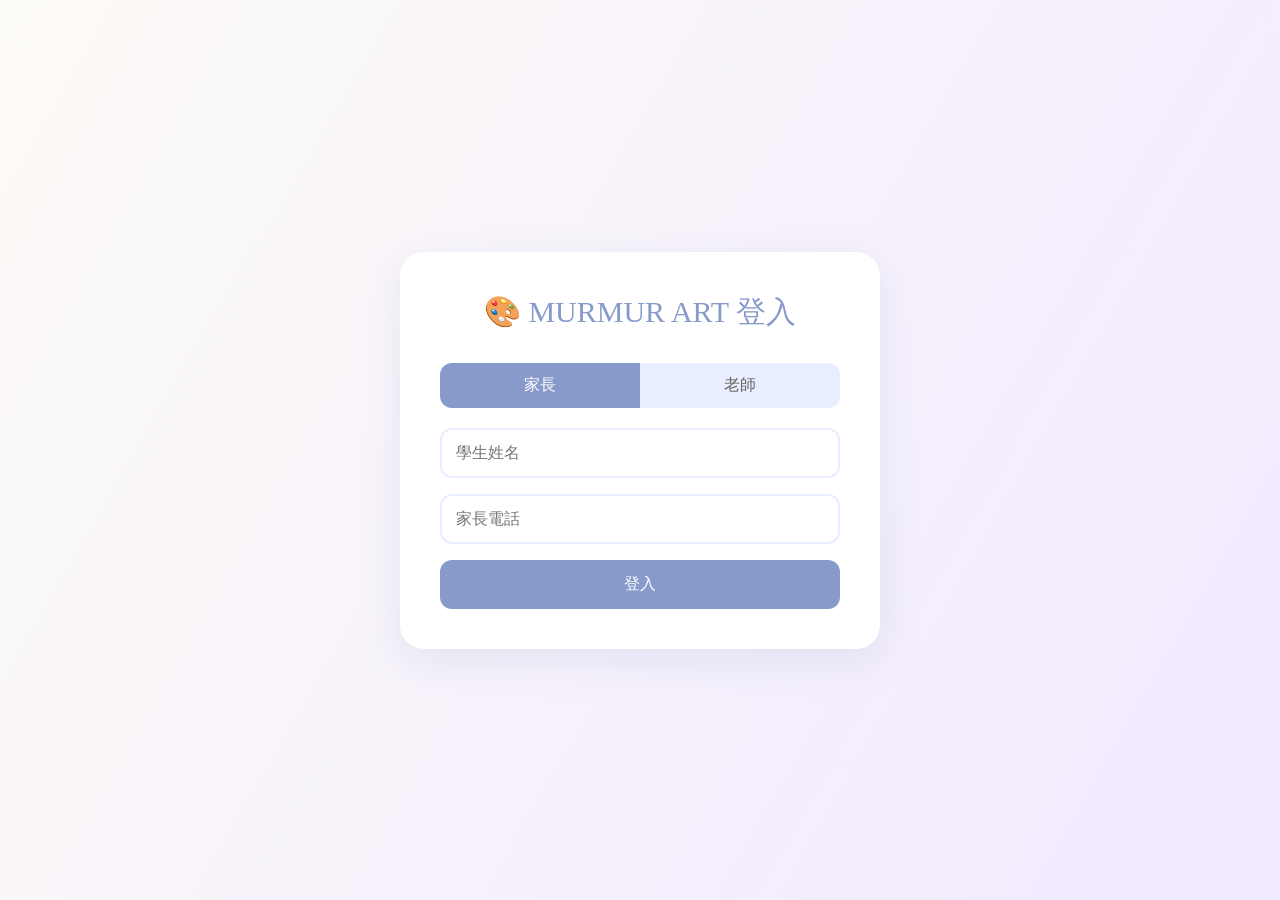
==== commit 9a75f381: "Update class.html" ====
--- a/class.html
+++ b/class.html
@@ -4,216 +4,341 @@
 <meta charset="UTF-8">
 <meta name="viewport" content="width=device-width, initial-scale=1.0">
 <link rel="icon" href="favicon.png">
-<title>MURMUR ART 學生專區</title>
+<title>MURMUR ART 學生/家長區</title>
 <style>
 *{margin:0;padding:0;box-sizing:border-box;font-family:微軟正黑體,"Noto Sans TC"}
-body{background:linear-gradient(120deg,#fdfbf7,#f0e9ff);color:#444;padding-bottom:120px}
-.container{width:92%;max-width:820px;margin:0 auto}
-/* 頂部 */
-.header{text-align:center;padding:26px 0 18px}
-.logo{font-size:28px;color:#879acb;font-weight:bold;letter-spacing:1px}
-.header-sub{font-size:13px;color:#a58fd4;margin-top:4px;letter-spacing:4px}
-/* 分頁 */
-.tab-bar{display:flex;background:white;border-radius:16px;overflow:hidden;margin-bottom:15px;box-shadow:0 4px 14px #879acb22}
-.tab-item{flex:1;text-align:center;padding:13px;font-weight:bold;color:#888;cursor:pointer;transition:.2s}
-.tab-item.active{background:linear-gradient(120deg,#9aabdc,#879acb);color:white}
-/* V3：續課提醒大卡 */
-.renew-card{display:none;align-items:center;gap:12px;background:linear-gradient(120deg,#fff7e6,#ffe9d1);border:2px solid #ffc97a;border-radius:16px;padding:14px 16px;margin:12px 0;box-shadow:0 6px 16px #ffb35c33;flex-wrap:wrap}
-.renew-icon{font-size:28px}
-.renew-text{flex:1;min-width:160px}
-.renew-text b{display:block;color:#e07b00;font-size:15px}
-.renew-text span{font-size:12px;color:#a06a1e}
-.renew-btn{background:linear-gradient(120deg,#ffb35c,#ff9800);color:white;text-decoration:none;padding:10px 16px;border-radius:12px;font-size:13px;font-weight:bold;white-space:nowrap;box-shadow:0 4px 10px #ff980055}
-.next-class{background:linear-gradient(120deg,#eafbef,#d7f3e0);border:1px solid #b6e3c2;color:#2e8b57;padding:11px 15px;border-radius:14px;text-align:center;margin:12px 0;font-size:14px;font-weight:bold}
-/* 學生卡片 */
-.student-card{background:white;border-radius:20px;padding:24px 20px;text-align:center;margin-bottom:15px;box-shadow:0 8px 24px #879acb26;max-width:460px;margin-left:auto;margin-right:auto}
-.avatar-ring{width:96px;height:96px;border-radius:50%;margin:0 auto 12px;padding:4px;background:linear-gradient(135deg,#b3c5f0,#879acb,#cbb3f0)}
-.avatar-ring img{width:100%;height:100%;border-radius:50%;object-fit:cover;border:3px solid #fff;background:#fff}
-.student-name{font-size:22px;color:#879acb;margin-bottom:4px;font-weight:bold}
-.info{color:#777;margin:3px 0;font-size:13px}
-/* V3：課堂進度條 */
-.progress-box{background:#f8f9ff;border-radius:14px;padding:14px;margin-top:14px}
-.progress-labels{display:flex;justify-content:space-between;font-size:12px;color:#879acb;font-weight:bold;margin-bottom:8px}
-.progress-bar{height:12px;background:#e8edff;border-radius:8px;overflow:hidden}
-.progress-fill{height:100%;background:linear-gradient(90deg,#a3e0b8,#28a745);border-radius:8px;transition:width .6s}
-.left-line{margin-top:10px;font-size:14px;color:#555}
-.left-line b{font-size:22px;color:#ff9800}
-/* 標題 */
-.section{margin:25px 0}
-.title{font-size:20px;color:#879acb;margin-bottom:4px;text-align:center}
-.sub-title{text-align:center;color:#a49bb8;font-size:13px;margin-bottom:14px}
-/* V3：成長回憶錄拍立得 */
-.art-grid{display:grid;grid-template-columns:repeat(auto-fill,minmax(185px,1fr));gap:30px;margin-top:20px;padding:14px 6px}
-.art-item{background:white;border-radius:14px;overflow:hidden;box-shadow:0 4px 10px #00000010}
-.art-item img{width:100%;height:220px;object-fit:cover}
-.art-card{position:relative;background:#fff;padding:10px 10px 42px;border-radius:3px;box-shadow:0 6px 18px rgba(0,0,0,.16);cursor:pointer;transition:transform .25s,box-shadow .25s}
+body{background:linear-gradient(120deg,#fdfbf7,#f0e9ff);color:#444}
+.container{width:90%;max-width:1200px;margin:0 auto}
+.login{display:flex;justify-content:center;align-items:center;height:100vh;padding:20px}
+.card{background:white;border-radius:24px;padding:40px;max-width:480px;width:100%;box-shadow:0 12px 40px #879acb2a}
+.title{text-align:center;font-size:30px;color:#879acb;margin-bottom:30px}
+.login-logo{width:100px;display:block;margin:0 auto 12px}
+.tabs{display:flex;margin-bottom:20px;border-radius:12px;overflow:hidden}
+.tab{flex:1;padding:12px;text-align:center;cursor:pointer;background:#e8edff;color:#666}
+.tab.active{background:#879acb;color:white}
+.input{width:100%;padding:14px;border:2px solid #e8edff;border-radius:12px;margin-bottom:16px;font-size:16px}
+.btn{width:100%;padding:14px;background:#879acb;color:white;border:none;border-radius:12px;font-size:16px;cursor:pointer}
+.btn:hover{transform:translateY(-2px);box-shadow:0 6px 15px #879acb60}
+.view-btn{width:auto;padding:8px 15px;font-size:14px;background:#e8edff;color:#555}
+.view-btn.active{background:#879acb;color:#fff}
+.navbar{background:rgba(255,255,255,.95);backdrop-filter:blur(12px);padding:16px 0;position:sticky;top:0;z-index:99}
+.nav{display:flex;justify-content:space-between;align-items:center;flex-wrap:wrap;gap:10px}
+.logo{font-size:26px;color:#879acb;font-weight:bold;display:flex;align-items:center;gap:10px}
+.nav-logo{width:40px;height:40px;border-radius:50%;background:#fff;box-shadow:0 2px 8px #879acb44}
+.menu{display:flex;gap:16px;flex-wrap:wrap}
+.menu a{color:#555;text-decoration:none;cursor:pointer;padding:4px 2px}
+.menu a:hover{color:#879acb}
+.grid{display:grid;grid-template-columns:repeat(auto-fill,minmax(280px,1fr));gap:20px;margin-top:20px}
+.stu{background:white;border-radius:18px;padding:24px;text-align:center;position:relative;box-shadow:0 4px 12px #0000000a}
+.stu.warning{border:2px solid #ff9800}
+.stu img{width:85px;height:85px;border-radius:50%;margin-bottom:12px;border:4px solid #879acb}
+.stu .leftTag{background:#ff9800;color:white;padding:4px 8px;border-radius:10px;font-size:12px;margin-top:6px;display:inline-block}
+.action{margin-top:12px;display:flex;gap:6px;justify-content:center;flex-wrap:wrap}
+.action button{padding:7px 13px;border:none;border-radius:8px;cursor:pointer}
+.action button:nth-child(1){background:#879acb;color:white}
+.action button:nth-child(2){background:#17a2b8;color:white}
+.action button:nth-child(3){background:#ffc107;color:white}
+.action button:nth-child(4){background:#dc3545;color:white}
+/* 成長回憶錄拍立得風格 */
+.art-grid{display:grid;grid-template-columns:repeat(auto-fill,minmax(200px,1fr));gap:30px;margin-top:30px;padding:15px 5px}
+.art-card{position:relative;background:#fff;padding:10px 10px 42px;border-radius:3px;box-shadow:0 5px 16px rgba(0,0,0,.16);cursor:pointer;transition:transform .25s,box-shadow .25s}
 .art-card.rot-a{transform:rotate(-2.4deg)}
 .art-card.rot-b{transform:rotate(2deg)}
 .art-card.rot-c{transform:rotate(-1deg)}
-.art-card:hover{transform:rotate(0deg) scale(1.06);box-shadow:0 18px 36px rgba(0,0,0,.28);z-index:6}
+.art-card:hover{transform:rotate(0deg) scale(1.07);box-shadow:0 16px 34px rgba(0,0,0,.28);z-index:6}
 .art-card::before{content:'';position:absolute;top:-11px;left:50%;transform:translateX(-50%) rotate(-2deg);width:76px;height:22px;background:rgba(135,154,203,.35);border-radius:2px}
-.art-card img{width:100%;height:190px;object-fit:cover;display:block}
+.art-card img{width:100%;height:185px;object-fit:cover;display:block}
 .art-cap{position:absolute;bottom:12px;left:0;right:0;text-align:center;font-size:12px;color:#8a7f9e;white-space:nowrap;overflow:hidden;text-overflow:ellipsis;padding:0 10px}
-/* V3：彩色統計卡 */
-.stat-cards{display:flex;gap:12px;margin-bottom:15px}
-.stat-card{flex:1;background:white;border-radius:16px;padding:16px 10px;text-align:center;box-shadow:0 4px 12px #879acb1a}
-.stat-card h4{font-size:12px;margin-bottom:6px}
-.stat-card h3{font-size:26px}
-.sc-blue h4,.sc-blue h3{color:#879acb}
-.sc-green h4,.sc-green h3{color:#28a745}
-.sc-orange h4,.sc-orange h3{color:#ff9800}
-/* 課程表 */
-.course-table{width:100%;background:white;border-radius:16px;overflow:hidden;margin-top:15px;box-shadow:0 4px 12px #879acb15;border-collapse:separate;border-spacing:0}
-.course-table th{background:linear-gradient(120deg,#9aabdc,#879acb);color:white;padding:12px;text-align:left;font-size:14px}
-.course-table td{padding:12px;border-bottom:1px solid #f0f2fb;font-size:14px}
-.course-table tr:last-child td{border-bottom:none}
-.status-badge{padding:5px 12px;border-radius:20px;font-size:12px;color:white;display:inline-block}
-.status-ok{background:#28a745}
-.status-wait{background:#ffc107}
-.status-leave{background:#dc3545}
-.status-absent{background:#333}
-.status-holiday{background:#17a2b8}
-/* 作品放大（畫廊感）*/
-.preview{position:fixed;top:0;left:0;width:100%;height:100%;background:rgba(20,15,40,.9);backdrop-filter:blur(4px);display:none;justify-content:center;align-items:center;padding:20px;z-index:999}
-.preview img{max-width:95%;max-height:78vh;border-radius:14px;object-fit:contain;display:block;margin:0 auto;box-shadow:0 20px 60px rgba(0,0,0,.5)}
-.close{position:absolute;top:20px;right:24px;font-size:30px;color:white;cursor:pointer}
-.prev,.next{position:absolute;top:50%;transform:translateY(-50%);font-size:26px;color:white;background:rgba(255,255,255,.18);padding:12px 16px;border-radius:10px;cursor:pointer;border:none}
-.prev:hover,.next:hover{background:rgba(255,255,255,.35)}
+.art-info{padding:10px;font-size:12px;color:#666}
+.gallery{margin:30px 0}
+.student-header{display:flex;align-items:center;gap:16px;margin-bottom:20px}
+.student-header img{width:100px;height:100px;border-radius:50%;border:4px solid #879acb}
+.modal{position:fixed;top:0;left:0;width:100%;height:100%;background:#000000dd;display:none;justify-content:center;align-items:center;padding:20px;z-index:9999}
+.modal .box{background:white;border-radius:20px;padding:35px;max-width:580px;width:100%;max-height:90vh;overflow-y:auto}
+.close{position:absolute;top:18px;right:18px;font-size:22px;cursor:pointer;color:#777}
+.add{position:fixed;bottom:35px;right:35px;width:65px;height:65px;border-radius:50%;background:#879acb;color:white;font-size:28px;display:flex;align-items:center;justify-content:center;cursor:pointer}
+table{width:100%;background:white;border-radius:16px;overflow:hidden;margin-top:20px}
+th{background:#879acb;color:white;padding:16px;text-align:left}
+td{padding:16px;border-bottom:1px solid #e8edff}
+.badge{padding:7px 13px;border-radius:20px;font-size:13px}
+.ok{background:#d4edda;color:#28a745}
+.wait{background:#fff3cd;color:#ffc107}
+.leave{background:#f8d7da;color:#dc3545}
+.absent{background:#333;color:#fff}
+.holiday{background:#d1ecf1;color:#17a2b8}
+.course-package{display:flex;gap:10px;margin-bottom:15px;flex-wrap:wrap}
+.package-btn{padding:10px 14px;border:none;border-radius:8px;cursor:pointer;font-weight:bold}
+.package-btn:nth-child(1){background:#b3c5f0;color:#222}
+.package-btn:nth-child(2){background:#c8b3f0;color:#222}
+.package-btn:nth-child(3){background:#f0b3d8;color:#222}
+.preview{position:fixed;top:50%;left:50%;transform:translate(-50%,-50%);width:95%;max-width:1200px;background:white;border-radius:20px;padding:25px;display:none;z-index:9999}
+.preview img{max-width:100%;max-height:70vh;border-radius:12px;object-fit:contain}
+.prev,.next{position:absolute;top:50%;transform:translateY(-50%);font-size:24px;color:white;background:#879acb;padding:10px 18px;border-radius:10px;cursor:pointer}
 .prev{left:15px}
 .next{right:15px}
-.img-date{position:absolute;bottom:24px;left:50%;transform:translateX(-50%);color:white;background:rgba(0,0,0,.5);padding:7px 14px;border-radius:10px;font-size:14px;max-width:80%;text-align:center}
-.reminder{background:#fff3cd;color:#ff9800;padding:10px 15px;border-radius:12px;text-align:center;margin:12px 0;font-size:14px}
-/* 底部按鈕 */
-.bottom-bar{display:flex;gap:12px;justify-content:center;margin:25px 0;flex-wrap:wrap}
-.bottom-btn{padding:12px 20px;border:none;border-radius:14px;color:white;font-size:15px;font-weight:bold;cursor:pointer;box-shadow:0 6px 14px rgba(0,0,0,.15);transition:transform .15s}
-.bottom-btn:hover{transform:translateY(-2px)}
-.btn-blue{background:#879acb}
-.btn-green{background:#74b774}
-.btn-orange{background:#f9a826}
-.btn-red{background:#ff7272}
-.footer{background:white;padding:22px;border-radius:18px;text-align:center;margin-top:30px;box-shadow:0 4px 12px #879acb15}
-.footer h3{color:#879acb;margin-bottom:12px;font-size:17px}
-.social{display:flex;justify-content:center;gap:12px;margin-bottom:12px}
-.social a{width:42px;height:42px;border-radius:50%;display:flex;align-items:center;justify-content:center;color:white;text-decoration:none;background:linear-gradient(135deg,#9aabdc,#879acb);font-size:13px;font-weight:bold;box-shadow:0 4px 10px #879acb44}
-.rule{font-size:13px;color:#888;line-height:1.5}
-.pagination{display:flex;justify-content:center;align-items:center;gap:10px;margin:15px 0}
+.search{width:100%;padding:12px;border:2px solid #e8edff;border-radius:12px;margin-bottom:15px}
+/* 搜尋框放大鏡 */
+.search-wrap{position:relative;flex:1;min-width:190px}
+.search-wrap .search{margin:0;padding-left:38px;width:100%}
+.search-wrap .mag{position:absolute;left:12px;top:50%;transform:translateY(-50%);font-size:15px;color:#aaa;pointer-events:none}
+.stats{background:white;padding:20px;border-radius:16px;display:flex;gap:15px;text-align:center;margin:15px 0}
+.stat{flex:1}
+/* 日曆 */
+.calendar{display:grid;grid-template-columns:repeat(7,1fr);gap:3px;margin:10px 0;font-size:11px}
+.calendar-header{background:#879acb;color:white;padding:4px;text-align:center;border-radius:4px;font-weight:bold;font-size:11px}
+.calendar-day{background:white;border-radius:6px;padding:4px;min-height:45px;border:1px solid #e8edff;cursor:pointer}
+.calendar-day.active{background:#e8edff;border-color:#879acb}
+.calendar-day.today{background:#e8edff;border-color:#879acb}
+.calendar-day.red{background:#fff3f3;border-color:#ffd6d6}
+.calendar-day.red .calendar-day-num{color:#e53935}
+.calendar-day-num{font-weight:bold;margin-bottom:2px;color:#879acb;font-size:11px}
+.calendar-item{font-size:10px;padding:2px 4px;background:#f8f9ff;border-radius:4px;margin-bottom:3px;white-space:nowrap;overflow:hidden}
+/* 時間表 */
+.day-schedule{background:white;padding:12px;border-radius:12px;margin-bottom:12px;box-shadow:0 2px 8px #0000000a}
+.schedule-item{padding:8px 10px;border-bottom:1px solid #e8edff;display:flex;justify-content:space-between;align-items:center;font-size:13px}
+.schedule-left{display:flex;align-items:center;gap:8px}
+.schedule-time{font-weight:bold;color:#879acb;min-width:60px}
+.schedule-name{font-weight:bold}
+.schedule-no{color:#777;font-size:11px}
+.schedule-btgs{padding:4px 6px;border-radius:6px;font-size:11px;color:white}
+.schedule-btns button{padding:5px 8px;border:none;border-radius:6px;color:white;font-size:11px;margin-left:3px}
+/* 學生資訊卡片（左欄直向）*/
+.student-info-card{background:white;padding:14px;border-radius:12px;margin-bottom:12px;box-shadow:0 2px 8px rgba(0,0,0,0.05);text-align:center}
+.student-info-card img{width:56px;height:56px;border-radius:50%;border:3px solid #879acb;margin-bottom:6px}
+.student-info-text{display:block}
+.student-info-text h3{color:#879acb;margin:0 0 6px;font-size:16px}
+.student-info-text p{color:#666;font-size:12px;margin:2px 0;text-align:left}
+/* 今日簽到掣 */
+.checkin{margin-top:10px;background:#f8f9ff;border-radius:10px;padding:8px}
+.checkin-title{font-size:11px;color:#879acb;font-weight:bold;margin-bottom:6px;text-align:left}
+.checkin-row{display:flex;align-items:center;gap:6px;margin-bottom:6px}
+.checkin-row:last-child{margin-bottom:0}
+.checkin-time{font-size:12px;font-weight:bold;color:#555;min-width:46px;text-align:left}
+.ck{flex:1;padding:6px 0;border:none;border-radius:8px;background:#e8edff;color:#666;cursor:pointer;font-size:13px;transition:.15s}
+.ck:hover{transform:translateY(-1px);box-shadow:0 3px 8px rgba(0,0,0,.15)}
+.ck.on-green{background:#28a745;color:#fff}
+.ck.on-dark{background:#333;color:#fff}
+.ck.on-red{background:#dc3545;color:#fff}
+/* 批量按鈕 */
+.batch-bar{margin:10px 0;padding:10px;background:#f8f9ff;border-radius:12px}
+.batch-btn{padding:8px 12px;border:none;border-radius:8px;margin-right:5px;color:white}
+.btn-ok{background:#28a745}
+.btn-wait{background:#ffc107}
+.btn-leave{background:#dc3545}
+.btn-absent{background:#333}
+.btn-holiday{background:#17a2b8}
+.btn-del{background:#dc3545}
+.student-info-bar{background:#fff3cd;padding:12px 15px;border-radius:12px;margin-bottom:10px;font-size:15px;display:none}
+.course-img{max-width:120px;max-height:80px;border-radius:8px;margin-top:6px}
+.section-title{font-size:16px;color:#879acb;margin:10px 0 6px;font-weight:bold}
+.export-btn{background:#17a2b8;color:white;padding:8px 16px;border:none;border-radius:8px;margin-left:10px}
+.warningPage{background:#fff3cd;padding:15px;border-radius:16px;margin:15px 0}
+.warningItem{background:white;padding:12px;border-radius:10px;margin-bottom:8px;display:flex;justify-content:space-between;align-items:center}
+.imgbb-link{display:inline-block;margin-top:8px;color:#879acb;text-decoration:underline;font-size:14px}
+/* 狀態顏色 */
+.status-completed{background:#28a745;color:white;padding:3px 6px;border-radius:4px;font-size:11px}
+.status-pending{background:#ffc107;color:#333;padding:3px 6px;border-radius:4px;font-size:11px}
+.status-leave{background:#dc3545;color:white;padding:3px 6px;border-radius:4px;font-size:11px}
+.status-absent{background:#000;color:white;padding:3px 6px;border-radius:4px;font-size:11px}
+.status-holiday{background:#17a2b8;color:white;padding:3px 6px;border-radius:4px;font-size:11px}
+/* 列印 */
+@media print{body * {visibility:hidden}#timeTableView,#timeTableView *{visibility:visible}#timeTableView{position:absolute;left:0;top:0;width:100%}}
+/* 分頁 */
+.pagination{display:flex;justify-content:center;align-items:center;gap:10px;margin:20px 0}
 .page-btn{padding:8px 14px;background:#e8edff;color:#555;border:none;border-radius:10px;cursor:pointer}
-.page-btn:disabled{opacity:.5}
+.page-btn:disabled{opacity:0.5}
 .page-info{font-size:14px;color:#666}
+/* 左欄（學生資料＋月曆）1/3，右欄（時間表）2/3 */
+.calendar-wrapper{display:flex;gap:15px;margin-bottom:15px;align-items:flex-start;flex-wrap:wrap}
+.calendar-left{width:300px;background:white;padding:12px;border-radius:10px;box-shadow:0 2px 8px rgba(0,0,0,0.05)}
+.calendar-right{flex:1;min-width:320px;background:white;padding:12px;border-radius:12px;box-shadow:0 2px 8px rgba(0,0,0,0.05);max-height:none;overflow-y:visible}
+.month-selector{display:flex;justify-content:space-between;align-items:center;margin-bottom:8px}
+.month-selector select{padding:6px 10px;border-radius:8px;border:1px solid #e8edff}
+.time-row{display:flex;align-items:flex-start;padding:6px 8px;border-bottom:1px solid #f0f0f0;min-height:38px}
+.time-label{width:60px;font-weight:bold;color:#879acb;font-size:12px;padding-top:4px}
+.time-slots{flex:1;display:flex;flex-direction:column;gap:4px;padding-bottom:2px}
+.course-block{padding:6px 8px;background:#e8edff;border-radius:6px;font-size:11px;border-left:3px solid #879acb;white-space:nowrap;min-width:130px;cursor:pointer;position:relative;margin:0}
+.course-block:hover{background:#d7e0ff}
+.course-status-menu{position:absolute;bottom:-38px;left:0;background:white;border-radius:6px;box-shadow:0 2px 8px #00000022;padding:4px;z-index:10;display:flex;gap:3px}
+.course-status-menu button{padding:3px 5px;font-size:10px;border:none;border-radius:4px;color:white;cursor:pointer}
+.quick-edit-panel{position:fixed;right:20px;top:50%;transform:translateY(-50%);background:white;padding:15px;border-radius:12px;box-shadow:0 5px 20px rgba(0,0,0,0.15);z-index:999;width:180px;display:none}
+.quick-edit-panel h4{font-size:14px;color:#879acb;margin-bottom:10px}
+.quick-btn{width:100%;padding:6px;margin:3px 0;border:none;border-radius:6px;color:white;font-size:12px;cursor:pointer}
+/* 老師界面：同一時間學生左右排列 */
+.time-slots {display:flex !important;flex-direction:row !important;flex-wrap:wrap !important;gap:6px !important}
+.course-block {margin:0 !important;flex:1 !important;min-width:140px !important;max-width:220px !important}
+/* 課程狀態彈窗 */
+#statusModal {
+position: fixed;
+top: 0;
+left: 0;
+width: 100%;
+height: 100%;
+background: rgba(0,0,0,0.6);
+display: none;
+justify-content: center;
+align-items: center;
+z-index: 99999;
+}
+.status-box {
+background: white;
+padding: 25px 30px;
+border-radius: 16px;
+width: 90%;
+max-width: 360px;
+text-align: center;
+box-shadow: 0 10px 30px rgba(0,0,0,0.2);
+}
+.status-box h3 {
+margin-bottom: 20px;
+color: #879acb;
+}
+.status-btn {
+width: 100%;
+padding: 12px;
+margin: 6px 0;
+border: none;
+border-radius: 10px;
+color: white;
+font-size: 15px;
+cursor: pointer;
+}
+.status-btn.completed { background: #28a745; }
+.status-btn.pending { background: #ffc107; color: #222; }
+.status-btn.leave { background: #dc3545; }
+.status-btn.absent { background: #333; }
+.status-btn.holiday { background: #17a2b8; }
+.status-close {
+margin-top: 15px;
+padding: 8px;
+background: #eee;
+border: none;
+border-radius: 8px;
+cursor: pointer;
+width: 100%;
+}
+/* Google日曆式當日時間表 */
+.gcal{position:relative;background:#fff;border-radius:10px;border:1px solid #e8edff;overflow:hidden}
+.gcal-body{position:absolute;left:52px;right:6px;top:0;bottom:0}
+.gcal-line{position:absolute;left:0;right:0;border-top:1px solid #eef1fb}
+.gcal-line.gcal-half{border-top:1px dashed #f3f5fc}
+.gcal-hlabel{position:absolute;left:4px;top:-8px;font-size:10px;color:#879acb;background:#fff;padding:0 2px}
+.gcal-ev{position:absolute;border-radius:8px;padding:4px 6px;font-size:11px;cursor:pointer;overflow:hidden;box-shadow:0 1px 4px rgba(0,0,0,.12);border-left:4px solid #28a745;background:#d4edda;color:#1d5c2c;transition:box-shadow .15s}
+.gcal-ev:hover{box-shadow:0 3px 10px rgba(0,0,0,.25)}
+.gcal-ev.gcal-leave{background:#e2e3e5;border-left-color:#9e9e9e;color:#555}
+.gcal-name{font-weight:bold;font-size:12px;line-height:1.25;white-space:nowrap;overflow:hidden;text-overflow:ellipsis}
+.gcal-time{font-size:10px;opacity:.85;white-space:nowrap}
+/* 課程列表過濾掣＋分區 */
+.course-filter{display:flex;gap:8px;margin:12px 0;flex-wrap:wrap}
+.cf-btn{padding:8px 16px;border:none;border-radius:20px;background:#eef1fb;color:#555;cursor:pointer;font-size:13px}
+.cf-btn.active{background:#879acb;color:#fff}
+tr.row-pending td{background:#fffdf0}
+tr.split-row td{background:#eef1fb;color:#879acb;font-weight:bold;text-align:center;padding:10px;border:none}
 </style>
 <script src="https://www.gstatic.com/firebasejs/10.7.1/firebase-app-compat.js"></script>
 <script src="https://www.gstatic.com/firebasejs/10.7.1/firebase-firestore-compat.js"></script>
 </head>
 <body>
+<div id="loginPage" class="login">
+<div class="card">
+<img src="logo.png" class="login-logo" onerror="this.style.display='none'" alt="MURMUR ART">
+<div class="title">🎨 MURMUR ART 登入</div>
+<div class="tabs">
+<div class="tab active" onclick="switchTab('parent')">家長</div>
+<div class="tab" onclick="switchTab('teacher')">老師</div>
+</div>
+<div id="parentLogin"><input class="input" id="pName" placeholder="學生姓名"><input class="input" id="pPhone" placeholder="家長電話"><button class="btn" onclick="parentLogin()">登入</button></div>
+<div id="teacherLogin" style="display:none"><input class="input" id="adminPwd" placeholder="請輸入老師密碼" type="password"><button class="btn" onclick="teacherLogin()">登入後台</button></div>
+</div>
+</div>
+<div id="main" style="display:none">
+<div class="navbar"><div class="container nav"><div class="logo"><img src="logo.png" class="nav-logo" onerror="this.style.display='none'">MURMUR ART 後台</div><div class="menu"><a onclick="show(1)">學生管理</a><a onclick="show(2)">作品管理</a><a onclick="show(3)">課程管理</a><a onclick="logout()">登出</a></div></div></div>
 <div class="container">
-<div class="header">
-<div class="logo">🎨 MURMUR ART STUDIO</div>
-<div class="header-sub">學生 / 家長專區</div>
-</div>
-<div class="tab-bar">
-<div class="tab-item active" onclick="switchTab(1)">🎨 作品與資料</div>
-<div class="tab-item" onclick="switchTab(2)">📅 課程進度</div>
-</div>
-<!-- V3：續課提醒大卡 -->
-<div id="reminderBox" class="renew-card" style="display:none">
-<div class="renew-icon">🔔</div>
-<div class="renew-text"><b>課堂快用完啦！</b><span>剩餘堂數不足 3 堂，記得聯絡老師續課哦～</span></div>
-<a class="renew-btn" href="https://wa.me/67480066" target="_blank">💬 立即續課</a>
-</div>
-<div id="nextClass" class="next-class" style="display:none"></div>
-<!-- 頁面1 -->
-<div id="page1">
-<div class="student-card" id="studentCard">
-<div class="avatar-ring"><img id="avatar" src=""></div>
-<div class="student-name" id="name"></div>
-<div class="info" id="studentNo"></div>
-<div class="info" id="courseType"></div>
-<div class="progress-box">
-<div class="progress-labels"><span>📚 課堂進度</span><span id="progressText"></span></div>
-<div class="progress-bar"><div class="progress-fill" id="progressFill" style="width:0%"></div></div>
-<div class="left-line">✏️ 剩餘 <b id="leftNum">0</b> 堂</div>
-</div>
-<div class="info" id="lastClass" style="display:none;margin-top:10px;color:#879acb"></div>
-</div>
-<div class="section">
-<div class="title">🖼️ 學生成長回憶錄</div>
-<div class="sub-title">每一幅畫，都是孩子成長的足跡 ✨</div>
-<div class="art-grid" id="artGrid"></div>
-</div>
-</div>
-<!-- 頁面2 -->
-<div id="page2" style="display:none;">
-<div class="section">
-<div class="title">📅 課程進度一覽</div>
-<div class="sub-title">課堂記錄一目了然</div>
-<div class="stat-cards">
-<div class="stat-card sc-blue"><h4>總堂數</h4><h3 id="totalCourse">0</h3></div>
-<div class="stat-card sc-green"><h4>已完成</h4><h3 id="doneCourse">0</h3></div>
-<div class="stat-card sc-orange"><h4>剩餘</h4><h3 id="leftCourse">0</h3></div>
-</div>
-<table class="course-table">
-<thead>
-<tr>
-<th>日期</th>
-<th>時間</th>
-<th>狀態</th>
-</tr>
-</thead>
-<tbody id="courseTableBody"></tbody>
-</table>
-<div id="coursePagination" class="pagination"></div>
-</div>
-</div>
-<!-- 底部多彩按鈕 -->
-<div class="bottom-bar">
-<button class="bottom-btn btn-green" onclick="switchTab(2)">📅 課程</button>
-<button class="bottom-btn btn-orange" onclick="window.open('https://wa.me/67480066','_blank')">💬 聯絡老師</button>
-<button class="bottom-btn btn-red" onclick="logout()">登出</button>
-</div>
-<div class="footer">
-<h3>🎨 查看最新消息/活動 </h3>
-<div class="social">
-<a href="https://www.instagram.com/murmur_artstudio/" target="_blank">IG</a>
-<a href="https://www.facebook.com/share/1DMkDrhF65/?mibextid=wwXIfr" target="_blank">FB</a>
-<a href="https://wa.me/67480066" target="_blank">WA</a>
-</div>
-<div class="rule">
-請假請提前一天聯絡老師，缺席將不予補課<br>謝謝配合 😊
-</div>
-</div>
-</div>
-<div class="preview" id="preview">
-<span class="close" onclick="closePreview()">&times;</span>
-<button class="prev" onclick="prevArt()">&lt;</button>
-<img id="previewImg">
-<button class="next" onclick="nextArt()">&gt;</button>
-<div class="img-date" id="previewDate"></div>
+<div id="page1"><h2 style="margin-bottom:10px">學生管理</h2><div style="display:flex;gap:10px;align-items:center;margin-bottom:10px;flex-wrap:wrap"><div class="search-wrap"><span class="mag">🔍</span><input class="search" id="searchStudent" placeholder="搜尋姓名/電話/編號（Enter 搜尋）" oninput="searchStudent()" onkeydown="if(event.key==='Enter')searchStudent()"></div><button class="btn" style="width:auto;padding:8px 15px" onclick="addStu()">+ 新增學生</button><button class="export-btn" onclick="exportCSV()">匯出 CSV</button><button class="btn" style="width:auto;padding:8px 15px;background:#6c757d" onclick="smartSort()">🔤🔢 排序（A-Z＋編號）</button><button class="btn view-btn active" id="btnAllStu" onclick="setStuFilter('all')">👥 所有學生</button><button class="btn view-btn" id="btnToday" onclick="setStuFilter('today')">📅 今日上課學生</button><span id="todayCount" style="font-size:13px;color:#879acb;font-weight:bold"></span></div><div class="grid" id="stuList"></div><div id="stuPagination" class="pagination"></div></div>
+<div id="page2" style="display:none"><h2 style="margin-bottom:10px">作品管理</h2><div style="display:flex;gap:10px;align-items:center;margin-bottom:10px;flex-wrap:wrap"><div class="search-wrap"><span class="mag">🔍</span><input class="search" id="searchArt" placeholder="搜尋姓名/電話/編號（Enter 搜尋）" oninput="searchArt()" onkeydown="if(event.key==='Enter')searchArt()"></div><select class="input" id="selectStudentForArt" onchange="switchArtStudent()" style="flex:1;margin:0"></select><button class="btn" style="width:auto;padding:8px 15px;background:#17a2b8" onclick="previewParentView()">👨‍👩‍👧 預覽家長視角</button></div><div class="gallery"><div class="student-header" id="artStudentHeader" style="display:none"><img id="artAvatar" src=""><div><h3 id="artStudentName"></h3><p style="color:#999;font-size:13px;margin-top:4px">📖 成長回憶錄 · 作品集</p></div></div><div class="art-grid" id="artGrid"></div></div><div id="artPagination" class="pagination"></div><div class="add" onclick="openArt()">+</div></div>
+<div id="page3" style="display:none"><h2 style="margin-bottom:10px">課程管理</h2>
+<div style="display:flex;gap:10px;align-items:center;margin-bottom:8px;flex-wrap:wrap"><select class="input" id="selectStudentForCourse" onchange="switchCourseStudent()" style="margin:0;flex:1;min-width:170px"></select><div class="search-wrap"><span class="mag">🔍</span><input class="search" id="searchCourse" placeholder="搜尋姓名/電話/編號（Enter 搜尋）" oninput="searchCourse()" onkeydown="if(event.key==='Enter')searchCourse()"></div><button class="btn" style="width:auto;padding:8px 15px" onclick="addCourse()">+ 新增課程</button><button class="export-btn" onclick="printSchedule()">下載／列印時間表</button></div>
+<div id="studentInfoDisplay" class="student-info-bar"></div>
+<div class="calendar-wrapper"><div class="calendar-left"><div id="studentInfoCard" class="student-info-card" style="display:none;"><img id="cardAvatar"><div class="student-info-text"><h3 id="cardName"></h3><p id="cardNo"></p><p id="cardCourseType"></p><p id="cardLeft"></p><p id="cardEnroll"></p></div></div><div class="month-selector"><span>📅 選擇月份</span><select id="monthSelect" onchange="onMonthChange()"></select></div><div id="smallCalendar" class="calendar"></div></div><div class="calendar-right"><h4 style="margin-bottom:8px;color:#879acb;font-size:14px">⏰ 當日課程時間表</h4><div id="timeTableView"></div></div></div>
+<div class="stats" id="courseStats"></div><div class="batch-bar"><small>批量操作：</small><button class="batch-btn btn-ok" onclick="batchSet('completed')">已完成</button><button class="batch-btn btn-leave" onclick="batchSet('leave')">請假</button><button class="batch-btn btn-absent" onclick="batchSet('absent')">缺席</button><button class="batch-btn btn-holiday" onclick="batchSet('holiday')">假期</button><button class="batch-btn btn-del" onclick="batchDeleteCourses()">批量刪除</button></div>
+<div class="course-filter"><button class="cf-btn active" data-f="all" onclick="setCourseFilter('all')">全部</button><button class="cf-btn" data-f="pending" onclick="setCourseFilter('pending')">📅 未完成</button><button class="cf-btn" data-f="completed" onclick="setCourseFilter('completed')">✅ 已完成</button><button class="cf-btn" data-f="leave" onclick="setCourseFilter('leave')">🚫 請假／假期</button></div>
+<table><thead><tr><th><input type="checkbox" id="checkAll" onclick="toggleAllCheck()"></th><th>日期</th><th>時間</th><th>狀態</th><th>課程類型</th><th>備註</th><th>操作</th></tr></thead><tbody id="courseList"></tbody></table><div id="coursePagination" class="pagination"></div>
+</div>
+</div>
+</div>
+<!-- 課程狀態彈窗 -->
+<div id="statusModal">
+<div class="status-box">
+<h3>修改課程狀態</h3>
+<button class="status-btn completed" onclick="setCourseStatus('completed')">已完成 ✅</button>
+<button class="status-btn leave" onclick="setCourseStatus('leave')">請假 ❌</button>
+<button class="status-btn absent" onclick="setCourseStatus('absent')">缺席 ⚫</button>
+<button class="status-btn holiday" onclick="setCourseStatus('holiday')">假期 🔵</button>
+<button class="status-close" onclick="closeStatusModal()">關閉</button>
+</div>
+</div>
+<!-- 當日時間表點擊詳情彈窗 -->
+<div id="dayDetailModal" style="display:none;position:fixed;top:0;left:0;width:100%;height:100%;background:rgba(0,0,0,0.6);justify-content:center;align-items:center;z-index:99999;">
+<div class="status-box" style="max-width:400px;text-align:left">
+<h3 id="ddTitle" style="text-align:center"></h3>
+<p id="ddInfo" style="margin-bottom:15px;line-height:1.8;font-size:14px"></p>
+<button class="status-btn completed" onclick="setDetailStatus('completed')">已完成 ✅</button>
+<button class="status-btn leave" onclick="setDetailStatus('leave')">請假 ❌（之後會自動安排補課）</button>
+<button class="status-btn absent" onclick="setDetailStatus('absent')">缺席 ⚫</button>
+<button class="status-btn holiday" onclick="setDetailStatus('holiday')">假期 🔵</button>
+<button class="status-btn" style="background:#879acb" onclick="editFromDetail()">✏️ 修改時間／資料</button>
+<button class="status-close" onclick="closeDayDetail()">關閉</button>
+</div>
+</div>
+<div class="quick-edit-panel" id="quickEditPanel"><h4 id="quickEditTitle">快速編輯</h4><button class="quick-btn" style="background:#28a745" onclick="saveQuickStatus('completed')">已完成</button><button class="quick-btn" style="background:#dc3545" onclick="saveQuickStatus('leave')">請假</button><button class="quick-btn" style="background:#333" onclick="saveQuickStatus('absent')">缺席</button><button class="quick-btn" style="background:#17a2b8" onclick="saveQuickStatus('holiday')">假期</button></div>
+<div class="modal" id="stuModal"><div class="box"><span class="close" onclick="closeAll()">&times;</span><h3>學生資料</h3><input class="input" id="sname" placeholder="姓名"><input class="input" id="sno" placeholder="學生編號"><input class="input" id="sphone" placeholder="家長電話"><div class="section-title">報名日期</div><input class="input" id="enrollDate" type="date"><input class="input" id="savatar" placeholder="貼上圖片連結"><select class="input" id="courseType"><option value="">課程方案</option><option value="常規班">常規班</option><option value="暑期班">暑期班</option><option value="4堂">4堂</option><option value="12堂">12堂</option><option value="24堂">24堂</option></select><div class="section-title">基本資料</div><input class="input" id="school" placeholder="學校"><input class="input" id="birthYear" placeholder="出生年份"><input class="input" id="gender" placeholder="性別"><textarea class="input" id="note" placeholder="備註" style="height:80px"></textarea><button class="btn" onclick="saveStu()">儲存</button></div></div>
+<div class="modal" id="artModal"><div class="box"><span class="close" onclick="closeAll()">&times;</span><h3>上傳作品</h3><select class="input" id="artStudentSelect"></select><input class="input" id="img" placeholder="貼上圖片連結"><a href="https://imgbb.com/" target="_blank" class="imgbb-link">→ 開啟 ImgBB 上傳圖片</a><input class="input" id="cdate" type="date"><input class="input" id="artNote" placeholder="備註"><button class="btn" onclick="saveArt()">儲存</button></div></div>
+<div class="modal" id="courseModal"><div class="box"><span class="close" onclick="closeAll()">&times;</span><h3>課程資料</h3><select class="input" id="courseStudentSelect" disabled></select><input class="input" type="date" id="cday"><div class="section-title">開始時間</div><div style="display:flex;gap:10px;"><input class="input" type="number" id="chour" placeholder="小時" style="flex:1;" oninput="calcEndTime()"><input class="input" type="number" id="cmin" placeholder="分鐘" style="flex:1;" oninput="calcEndTime()"></div><div class="section-title">課堂時長</div><select class="input" id="courseDuration" onchange="calcEndTime()"><option value="60">1 小時</option><option value="75" selected>1 小時 15 分鐘</option><option value="150">2 節課（2 小時 30 分鐘）</option></select><div id="endTimeShow" style="margin:0 0 15px;color:#879acb"></div><select class="input" id="courseCategory"><option value="恆常班">恆常班</option><option value="工作坊">工作坊</option><option value="暑期班">暑期班</option><option value="其他">其他</option></select><textarea class="input" id="cnote" placeholder="備註"></textarea><select class="input" id="cstatus"><option value="pending">未完成</option><option value="completed">已完成</option><option value="leave">請假</option><option value="absent">缺席</option><option value="holiday">公眾假期</option></select><div style="margin-top:10px"><small>一鍵產生課程：</small><div class="course-package"><div class="package-btn" onclick="quickPackage(4)">4堂</div><div class="package-btn" onclick="quickPackage(12)">12堂</div><div class="package-btn" onclick="quickPackage(24)">24堂</div></div></div><button class="btn" onclick="saveCourse()">儲存</button></div></div>
+<div class="modal" id="makeupModal"><div class="box"><span class="close" onclick="closeAll()">&times;</span><h3>📅 安排補課日期</h3><p style="margin-bottom:15px">此課程為請假 / 公眾假期，可安排補課（已預填下週同一日同一時間）</p><input class="input" type="date" id="makeupDate"><input class="input" type="time" step="300" id="makeupTime"><select class="input" id="makeupDuration"><option value="60">1 小時</option><option value="75" selected>1 小時 15 分鐘</option><option value="150">2 節課（2 小時 30 分鐘）</option></select><button class="btn" onclick="saveMakeup()">儲存補課</button></div></div>
+<div class="preview" id="preview"><span class="close" onclick="closeAll()">&times;</span><img id="previewImg"><div class="art-info" style="margin-top:10px"><p><strong>日期：</strong><span id="pDate"></span></p><p><strong>備註：</strong><span id="pNote"></span></p><button class="btn" style="background:#879acb" onclick="openEditArtFromPreview()">修改作品</button><button class="btn" style="background:#dc3545" onclick="deleteCurrentArt()">刪除作品</button></div></div>
+<!-- 家長視角預覽 -->
+<div id="parentPreviewModal" style="display:none;position:fixed;top:0;left:0;width:100%;height:100%;background:rgba(0,0,0,0.7);z-index:99998;flex-direction:column;padding:20px">
+<div style="max-width:1100px;width:100%;margin:0 auto;display:flex;flex-direction:column;height:100%">
+<div style="background:#879acb;color:#fff;padding:10px 15px;border-radius:12px 12px 0 0;display:flex;justify-content:space-between;align-items:center;flex-wrap:wrap;gap:8px">
+<span>👨‍👩👧 家長視角預覽（class.html）</span>
+<span><a id="parentPreviewLink" target="_blank" style="color:#fff;margin-right:12px;text-decoration:underline">開新分頁 ↗</a><button onclick="closeParentPreview()" style="border:none;background:#fff;color:#879acb;padding:6px 12px;border-radius:8px;cursor:pointer;font-weight:bold">✕ 關閉</button></span>
+</div>
+<iframe id="parentPreviewFrame" style="flex:1;width:100%;border:none;background:#fff;border-radius:0 0 12px 12px"></iframe>
+</div>
 </div>
 <script>
-const firebaseConfig = {
-apiKey:"AIzaSyBqUEh-MjMZ5Gj2gaFJpKffrDmvP9l7Slo",
-authDomain:"murmurart-8f6cc.firebaseapp.com",
-projectId:"murmurart-8f6cc",
-messagingSenderId:"205741159610",
-appId:"1:205741159610:web:624b7ca35c04e6e09a7e83"
-};
+const firebaseConfig = {apiKey:"AIzaSyBqUEh-MjMZ5Gj2gaFJpKffrDmvP9l7Slo",authDomain:"murmurart-8f6cc.firebaseapp.com",projectId:"murmurart-8f6cc",messagingSenderId:"205741159610",appId:"1:205741159610:web:624b7ca35c04e6e09a7e83"};
 if (!firebase.apps.length) firebase.initializeApp(firebaseConfig);
 const db = firebase.firestore();
-const params = new URLSearchParams(window.location.search);
-const sid = params.get('sid');
-if(!sid){alert('請先從首頁登入');location.href='index.html';}
+// ===== 老師密碼（編碼儲存，F12 不會再直接看到明文密碼）=====
+// 想改密碼：到 https://www.base64encode.org/ 輸入新密碼 → 複製編碼結果 → 取代下面引號內文字
+const _pwdCode = "dGVhY2hlcjEyMw==";
+// ===== 紅日（星期日自動紅；下面係香港公眾假期，2026可自行添加）=====
+const HOLIDAYS={"2025":["2025-01-01","2025-01-29","2025-01-30","2025-01-31","2025-04-04","2025-04-18","2025-04-19","2025-04-21","2025-05-01","2025-05-05","2025-05-31","2025-07-01","2025-10-01","2025-10-07","2025-10-29","2025-12-25","2025-12-26"],"2026":[]};
+let isTeacher = false;
+let currentStudentId = null;
+let currentCourseId = null;
+let currentMakeupId = null;
+let currentQuickCourseId = null;
+let studentList = [];
+let artList = [];
+let courseRaw = [];
+let currentImg = 0;
+let allCourses = [];
 const PER_PAGE = 20;
+let stuPage = 1;
+let artPage = 1;
 let coursePage = 1;
-let allCourses = [];
-let currentArtIndex = 0;
-// V3：課堂權重（2節課＝2堂），同老師端一致
+let selectedYear = new Date().getFullYear();
+let selectedMonth = new Date().getMonth();
+let selectedDate = new Date().toISOString().split('T')[0];
+let activeCourseId = null;
+let detailCourseId = null;
+let stuFilter = 'all';
+let courseFilter = 'all';
+// 課堂權重（2節課＝2堂）
 function lessonWeight(c){return (parseInt(c.duration)||75)>=150?2:1;}
-function switchTab(num){
-document.querySelectorAll('.tab-item').forEach(t=>t.classList.remove('active'));
-document.querySelectorAll('.tab-item')[num-1].classList.add('active');
-document.getElementById('page1').style.display = num===1 ? 'block' : 'none';
-document.getElementById('page2').style.display = num===2 ? 'block' : 'none';
-}
+function todayStr(){const t=new Date();return `${t.getFullYear()}-${String(t.getMonth()+1).padStart(2,'0')}-${String(t.getDate()).padStart(2,'0')}`;}
 async function getDirectImageUrl(url) {
 if (!url) return "https://via.placeholder.com/300";
 let imgbbMatch = url.match(/ibb\.co\/([a-zA-Z0-9]+)/);
@@ -226,81 +351,201 @@
 if (url.endsWith(".jpg")||url.endsWith(".png")||url.endsWith(".jpeg")||url.endsWith(".gif")) return url;
 return "https://via.placeholder.com/300";
 }
+function switchTab(role) {
+document.querySelectorAll('.tab').forEach(t=>t.classList.remove('active'));event.target.classList.add('active');
+document.getElementById('parentLogin').style.display = role === 'parent' ? 'block' : 'none';
+document.getElementById('teacherLogin').style.display = role === 'teacher' ? 'block' : 'none';
+}
+function teacherLogin() {
+const p = document.getElementById('adminPwd').value.trim();
+if (p === atob(_pwdCode)) {isTeacher = true;document.getElementById('loginPage').style.display = 'none';document.getElementById('main').style.display = 'block';loadAllStudents();loadAllCoursesForCalendar();initMonthSelector();renderSmallCalendar();renderTimeTable();} else alert('密碼錯誤');
+}
+async function parentLogin() {
+const name = document.getElementById('pName').value.trim();const phone = document.getElementById('pPhone').value.trim().replace(/\s/g, '');
+if (!name || !phone) {alert('請填寫完整');return;}
+try{const snap=await db.collection('students').where('name','==',name).get();let found=null;snap.forEach(doc=>{const p=(doc.data().parentPhone||'').replace(/\s/g,'');if(p===phone)found=doc.id;});if(found)location.href=`class.html?sid=${found}`;else alert('找不到學生資料');}catch(e){alert('登入失敗');}
+}
+function show(n) {
+document.getElementById('page1').style.display=n==1?'block':'none';document.getElementById('page2').style.display=n==2?'block':'none';document.getElementById('page3').style.display=n==3?'block':'none';
+if(n==2){artPage=1;loadArtList();}if(n==3){coursePage=1;loadCourseList();renderSmallCalendar();renderTimeTable();}
+}
+// 2節課當2堂計算
+async function getLeftCount(sid){const courses=await db.collection('courses').where('studentId','==',sid).get();let total=0,done=0;courses.docs.forEach(x=>{const d=x.data();if(['leave','holiday'].includes(d.status))return;const w=lessonWeight(d);total+=w;if(d.status==='completed'||d.status==='absent')done+=w;});return total-done;}
+function sortStudentAZ(){studentList.sort((a,b)=>{const nameA=a.name||'';const nameB=b.name||'';const isLetterA=/^[A-Za-z]/.test(nameA);const isLetterB=/^[A-Za-z]/.test(nameB);if(isLetterA&&!isLetterB)return-1;if(!isLetterA&&isLetterB)return 1;return nameA.localeCompare(nameB,'zh');});stuPage=1;renderStudentPage();}
+function sortStudentByNo(){studentList.sort((a,b)=>{const na=parseInt(String(a.studentNo||'').replace(/\D/g,''),10);const nb=parseInt(String(b.studentNo||'').replace(/\D/g,''),10);return (isNaN(na)?99999:na)-(isNaN(nb)?99999:nb);});stuPage=1;renderStudentPage();}
+// A-Z＋編號 合併智能排序
+function smartSort(){studentList.sort((a,b)=>{const na=parseInt(String(a.studentNo||'').replace(/\D/g,''),10);const nb=parseInt(String(b.studentNo||'').replace(/\D/g,''),10);const aHas=!isNaN(na),bHas=!isNaN(nb);if(aHas&&bHas&&na!==nb)return na-nb;if(aHas&&!bHas)return -1;if(!aHas&&bHas)return 1;return (a.name||'').localeCompare((b.name||''),'zh');});stuPage=1;renderStudentPage();}
+// V6：不足2堂先提醒續課
+async function loadAllStudents(){const snap=await db.collection('students').get();studentList=[];for(let doc of snap.docs){const s={id:doc.id,...doc.data()};const left=await getLeftCount(s.id);s.left=left;s.warning=left<2;studentList.push(s);}smartSort();fillStudentSelects();}
+// 今日上課學生篩選
+function getTodayStudentIds(){return new Set(allCourses.filter(c=>c.date===todayStr()).map(c=>c.studentId));}
+function getBaseStudents(){if(stuFilter==='today'){const ids=getTodayStudentIds();return studentList.filter(s=>ids.has(s.id));}return studentList;}
+function setStuFilter(f){stuFilter=f;stuPage=1;document.getElementById('btnToday').classList.toggle('active',f==='today');document.getElementById('btnAllStu').classList.toggle('active',f==='all');renderStudentPage();}
+function renderStudentPage(){const base=getBaseStudents();const totalPage=Math.max(1,Math.ceil(base.length/PER_PAGE));const start=(stuPage-1)*PER_PAGE;const end=start+PER_PAGE;const show=base.slice(start,end);const list=document.getElementById('stuList');list.innerHTML='';for(let s of show){renderStudentItem(s);}if(base.length===0)list.innerHTML='<p style="color:#999;padding:20px">沒有符合的學生</p>';const p=document.getElementById('stuPagination');p.innerHTML=`<button class="page-btn" onclick="changeStuPage(${stuPage-1})" ${stuPage<=1?'disabled':''}>上一頁</button><span class="page-info">第 ${stuPage} / ${totalPage} 頁</span><button class="page-btn" onclick="changeStuPage(${stuPage+1})" ${stuPage>=totalPage?'disabled':''}>下一頁</button>`;document.getElementById('todayCount').innerText=`（今日上課：${getTodayStudentIds().size} 人）`;}
+function changeStuPage(p){if(p<1)return;const total=Math.max(1,Math.ceil(getBaseStudents().length/PER_PAGE));if(p>total)return;stuPage=p;renderStudentPage();}
+// 今日簽到區
+function renderCheckin(s){
+const todays=allCourses.filter(c=>c.studentId===s.id&&c.date===todayStr()).sort((a,b)=>(a.time||'').localeCompare(b.time||''));
+if(!todays.length)return '';
+let html='<div class="checkin"><div class="checkin-title">✍️ 今日簽到</div>';
+todays.forEach(c=>{
+html+=`<div class="checkin-row"><span class="checkin-time">${c.time}${(parseInt(c.duration)||75)>=150?' ×2':''}</span>
+<button class="ck ${c.status==='completed'?'on-green':''}" title="已完成" onclick="checkIn('${c.id}','completed')">✅</button>
+<button class="ck ${c.status==='absent'?'on-dark':''}" title="缺席" onclick="checkIn('${c.id}','absent')">⚫</button>
+<button class="ck ${c.status==='leave'?'on-red':''}" title="請假" onclick="checkIn('${c.id}','leave')">❌</button></div>`;
+});
+return html+'</div>';
+}
+async function checkIn(cid,status){await db.collection('courses').doc(cid).update({status});await loadAllCoursesForCalendar();renderStudentPage();loadCourseList();loadAllStudents();renderTimeTable();renderSmallCalendar();if(status==='leave'){openMakeup(cid);}}
+async function renderStudentItem(s){const img=await getDirectImageUrl(s.avatar);const list=document.getElementById('stuList');list.innerHTML+=`<div class="stu ${s.warning?'warning':''}"><img src="${img}" onerror="this.src='https://via.placeholder.com/85'" alt="${s.name}"><h3>${s.name}</h3><p>編號：${s.studentNo||'-'}</p><p>家長：${s.parentPhone||'-'}</p><p>方案：${s.courseType||'-'}</p><p>報名：${s.enrollDate||'-'}</p><span class="leftTag">剩餘 ${s.left} 堂</span>${s.warning?'<p style="color:red;font-weight:bold;margin-top:6px">即將續課</p>':''}${stuFilter==='today'?renderCheckin(s):''}<div class="action"><button onclick="selectStudent('${s.id}')">學生作品</button><button onclick="gotoCourse('${s.id}')">課程管理</button>${isTeacher?`<button onclick="editStu('${s.id}')">編輯</button><button onclick="delStu('${s.id}')">刪除</button>`:''}</div></div>`;}
+function gotoCourse(id){currentStudentId=id;show(3);document.getElementById('selectStudentForCourse').value=id;}
+function fillStudentSelects(){const selArt=document.getElementById('selectStudentForArt');const selCourse=document.getElementById('selectStudentForCourse');const selArtModal=document.getElementById('artStudentSelect');const selCourseModal=document.getElementById('courseStudentSelect');[selArt,selCourse,selArtModal,selCourseModal].forEach(sel=>{sel.innerHTML='<option value="">選擇學生</option>';studentList.forEach(s=>sel.innerHTML+=`<option value="${s.id}">${s.name} (${s.studentNo||'無編號'})</option>`);});}
+function updateStats(){let total=0,ok=0;courseRaw.forEach(c=>{if(['leave','holiday'].includes(c.status))return;const w=lessonWeight(c);total+=w;if(c.status==='completed'||c.status==='absent')ok+=w;});const left=total-ok;const rate=total?Math.round(ok/total*100):0;document.getElementById('courseStats').innerHTML=`<div class="stat"><h3>總堂數</h3><h2>${total}</h2></div><div class="stat"><h3>已完成</h3><h2>${ok}</h2></div><div class="stat"><h3>剩餘</h3><h2>${left}</h2></div><div class="stat"><h3>完成率</h3><h2>${rate}%</h2></div>`;}
+// 課程過濾
+function setCourseFilter(f){courseFilter=f;coursePage=1;document.querySelectorAll('.cf-btn').forEach(b=>b.classList.toggle('active',b.dataset.f===f));renderCourseList(courseRaw);}
+function getFilteredCourses(){const sorted=[...courseRaw].sort((a,b)=>{if(a.status==='pending'&&b.status!=='pending')return-1;if(a.status!=='pending'&&b.status==='pending')return 1;return new Date(a.date)-new Date(b.date);});if(courseFilter==='pending')return sorted.filter(c=>c.status==='pending');if(courseFilter==='completed')return sorted.filter(c=>c.status==='completed'||c.status==='absent');if(courseFilter==='leave')return sorted.filter(c=>c.status==='leave'||c.status==='holiday');return sorted;}
+async function renderCourseList(arr){const sorted=getFilteredCourses();const totalPage=Math.max(1,Math.ceil(sorted.length/PER_PAGE));const start=(coursePage-1)*PER_PAGE;const end=start+PER_PAGE;const show=sorted.slice(start,end);const b=document.getElementById('courseList');b.innerHTML='';const map={pending:'wait',completed:'ok',leave:'leave',absent:'absent',holiday:'holiday'};const txt={pending:'未完成',completed:'已完成',leave:'請假',absent:'缺席',holiday:'公眾假期'};let splitShown=(courseFilter!=='all');for(let c of show){if(courseFilter==='all'&&!splitShown&&c.status!=='pending'){b.innerHTML+=`<tr class="split-row"><td colspan="7">✅ 已完成／歷史記錄</td></tr>`;splitShown=true;}b.innerHTML+=`<tr class="${c.status==='pending'?'row-pending':''}"><td><input type="checkbox" class="courseCheck" data-id="${c.id}"></td><td>${c.date}（${getWeek(c.date)}）</td><td>${formatTime(c.time,c.duration)}</td><td><span class="badge ${map[c.status]}">${txt[c.status]}</span></td><td>${c.courseCategory||'-'}</td><td>${c.note||'-'}</td><td>${isTeacher?`<button onclick="editCourse('${c.id}')" style="background:#ffc107;padding:6px 10px;border:none;border-radius:6px;color:white">修改</button><button onclick="openMakeup('${c.id}')" style="background:#17a2b8;padding:6px 10px;border:none;border-radius:6px;color:white">補課</button><button onclick="delCourse('${c.id}')" style="background:#dc3545;padding:6px 10px;border:none;border-radius:6px;color:white">刪除</button>`:''}</td></tr>`;}if(sorted.length===0)b.innerHTML=`<tr><td colspan="7" style="text-align:center;color:#999">沒有符合的課程</td></tr>`;const p=document.getElementById('coursePagination');p.innerHTML=`<button class="page-btn" onclick="changeCoursePage(${coursePage-1})" ${coursePage<=1?'disabled':''}>上一頁</button><span class="page-info">第 ${coursePage} / ${totalPage} 頁</span><button class="page-btn" onclick="changeCoursePage(${coursePage+1})" ${coursePage>=totalPage?'disabled':''}>下一頁</button>`;}
+function changeCoursePage(p){if(p<1)return;const total=Math.max(1,Math.ceil(getFilteredCourses().length/PER_PAGE));if(p>total)return;coursePage=p;renderCourseList(courseRaw);}
+function openMakeup(cid){currentMakeupId=cid;const c=allCourses.find(x=>x.id===cid);if(c){document.getElementById('makeupTime').value=c.time||'';document.getElementById('makeupDuration').value=String(c.duration||75);if(c.date){const d=new Date(c.date);d.setDate(d.getDate()+7);document.getElementById('makeupDate').value=d.toISOString().split('T')[0];}}document.getElementById('makeupModal').style.display='flex';}
+async function saveMakeup(){const d=document.getElementById('makeupDate').value;const t=document.getElementById('makeupTime').value;if(!d||!t)return alert('請填寫完整');const c=allCourses.find(x=>x.id===currentMakeupId);const sid=c?c.studentId:currentStudentId;if(!sid)return alert('找不到學生');const dur=parseInt(document.getElementById('makeupDuration').value||75);await db.collection('courses').add({studentId:sid,date:d,time:t,duration:dur,note:'補課',status:'pending',courseCategory:'其他'});closeAll();loadCourseList();loadAllStudents();await loadAllCoursesForCalendar();renderSmallCalendar();renderTimeTable();alert('補課已新增');}
+async function loadCourseList(){if(!currentStudentId){document.getElementById('studentInfoCard').style.display='none';courseRaw=[];renderCourseList([]);updateStats();return;}const courses=await db.collection('courses').where('studentId','==',currentStudentId).get();courseRaw=[];courses.forEach(d=>courseRaw.push({id:d.id,...d.data()}));renderCourseList(courseRaw);updateStats();showStudentInfoCard(currentStudentId);}
+async function showStudentInfoCard(sid){const s=studentList.find(x=>x.id===sid);if(!s)return;document.getElementById('cardName').innerText=s.name;document.getElementById('cardNo').innerText='學生編號：'+(s.studentNo||'未設定');document.getElementById('cardCourseType').innerText='課程方案：'+(s.courseType||'未設定');document.getElementById('cardLeft').innerText='剩餘堂數：'+s.left;document.getElementById('cardEnroll').innerText='報名日期：'+(s.enrollDate||'未設定');const avatar=await getDirectImageUrl(s.avatar);document.getElementById('cardAvatar').src=avatar;document.getElementById('cardAvatar').onerror=e=>e.target.src="https://via.placeholder.com/70";document.getElementById('studentInfoCard').style.display='flex';}
+function toggleAllCheck(){const ck=document.getElementById('checkAll').checked;document.querySelectorAll('.courseCheck').forEach(c=>c.checked=ck);}
+async function loadAllCoursesForCalendar(){const snap=await db.collection('courses').get();allCourses=[];snap.forEach(d=>allCourses.push({id:d.id,...d.data()}));}
+// 自動今年年份
+function initMonthSelector(){const sel=document.getElementById('monthSelect');sel.innerHTML='';const cy=new Date().getFullYear();for(let m=0;m<12;m++){sel.innerHTML+=`<option value="${cy}-${m}">${cy}年 ${m+1}月</option>`;}selectedYear=cy;selectedMonth=new Date().getMonth();sel.value=`${cy}-${selectedMonth}`;}
+function onMonthChange(){const val=document.getElementById('monthSelect').value;const[y,m]=val.split('-');selectedYear=parseInt(y);selectedMonth=parseInt(m);renderSmallCalendar();renderTimeTable();}
+// 紅日顯示（星期日＋公眾假期）
+function renderSmallCalendar(){const year=selectedYear;const month=selectedMonth;const firstDay=new Date(year,month,1).getDay();const daysInMonth=new Date(year,month+1,0).getDate();const cal=document.getElementById('smallCalendar');cal.innerHTML='';const week=['日','一','二','三','四','五','六'];week.forEach(w=>{cal.innerHTML+=`<div class="calendar-header">${w}</div>`;});for(let i=0;i<firstDay;i++)cal.innerHTML+=`<div class="calendar-day"></div>`;for(let d=1;d<=daysInMonth;d++){const date=`${year}-${String(month+1).padStart(2,'0')}-${String(d).padStart(2,'0')}`;const hasCourse=allCourses.some(x=>x.date===date);const isToday=date===selectedDate;const wd=new Date(year,month,d).getDay();const isRed=wd===0||(HOLIDAYS[year]&&HOLIDAYS[year].includes(date));cal.innerHTML+=`<div class="calendar-day ${hasCourse?'active':''} ${isToday?'today':''} ${isRed?'red':''}" onclick="selectCalendarDate('${date}')"><div class="calendar-day-num">${d}</div></div>`;}}
+function selectCalendarDate(date){selectedDate=date;renderSmallCalendar();renderTimeTable();}
+// Google日曆式當日時間表（請假＋缺席灰色）
+function renderTimeTable(){
+const container=document.getElementById('timeTableView');container.innerHTML='';
+const dayStart=8*60,dayEnd=22*60,PX=1;
+const totalH=(dayEnd-dayStart)*PX;
+const evs=allCourses.filter(x=>x.date===selectedDate&&x.time).map(c=>{const[h,m]=c.time.split(':').map(Number);const startMin=h*60+m;const dur=c.duration||75;return{...c,startMin,endMin:startMin+dur,dur};});
+layoutDay(evs);
+let html=`<p style="font-size:12px;color:#888;margin-bottom:6px">📌 ${selectedDate}（${getWeek(selectedDate)}）　🟩 正常　⬜ 請假/缺席　點擊方格可即時修改</p>`;
+html+=`<div class="gcal" style="height:${totalH}px">`;
+for(let t=dayStart;t<=dayEnd;t+=30){
+const top=(t-dayStart)*PX;
+if(t%60===0){const hh=String(t/60).padStart(2,'0');html+=`<div class="gcal-line" style="top:${top}px"><span class="gcal-hlabel">${hh}:00</span></div>`;}
+else html+=`<div class="gcal-line gcal-half" style="top:${top}px"></div>`;
+}
+html+=`<div class="gcal-body">`;
+evs.forEach(c=>{
+const stu=studentList.find(s=>s.id===c.studentId);const name=stu?.name||'未知名';const no=stu?.studentNo||'';
+const top=Math.max(0,(c.startMin-dayStart)*PX);
+const h=Math.max(30,c.dur*PX-3);
+const w=100/(c.cols||1);const l=(c.col||0)*w;
+const eh=Math.floor(c.endMin/60),em=String(c.endMin%60).padStart(2,'0');
+const statusTxt={pending:'未完成',completed:'已完成',leave:'請假',absent:'缺席',holiday:'假期'};
+html+=`<div class="gcal-ev ${(c.status==='leave'||c.status==='absent')?'gcal-leave':''}" style="top:${top}px;height:${h}px;left:${l}%;width:calc(${w}% - 5px)" onclick="openDayDetail('${c.id}')"><div class="gcal-name">${name}${no?' '+no:''}</div><div class="gcal-time">${c.time}–${eh}:${em}｜${statusTxt[c.status]||''}</div></div>`;
+});
+html+=`</div></div>`;
+if(evs.length===0)html+=`<p style="color:#999;text-align:center;padding:25px 0">當日沒有課程</p>`;
+container.innerHTML=html;
+}
+function layoutDay(evs){
+evs.sort((a,b)=>a.startMin-b.startMin||b.dur-a.dur);
+const clusters=[];let cur=[],curEnd=-1;
+for(const ev of evs){
+if(cur.length&&ev.startMin<curEnd){cur.push(ev);curEnd=Math.max(curEnd,ev.endMin);}
+else{if(cur.length)clusters.push(cur);cur=[ev];curEnd=ev.endMin;}
+}
+if(cur.length)clusters.push(cur);
+for(const cl of clusters){
+const colEnd=[];
+for(const ev of cl){
+let placed=false;
+for(let i=0;i<colEnd.length;i++){if(colEnd[i]<=ev.startMin){colEnd[i]=ev.endMin;ev.col=i;placed=true;break;}}
+if(!placed){ev.col=colEnd.length;colEnd.push(ev.endMin);}
+}
+cl.forEach(ev=>ev.cols=colEnd.length);
+}
+}
+// 點擊時間表方格 → 詳情彈窗
+function openDayDetail(cid){if(!isTeacher)return;const c=allCourses.find(x=>x.id===cid);if(!c)return;detailCourseId=cid;const stu=studentList.find(s=>s.id===c.studentId);const txt={pending:'未完成',completed:'已完成',leave:'請假',absent:'缺席',holiday:'公眾假期'};const durTxt=c.duration===60?'1小時':(c.duration===150?'2節課':'1小時15分鐘');document.getElementById('ddTitle').innerText=(stu?(stu.name+(stu.studentNo?' ('+stu.studentNo+')':'')):'課堂')+' － 詳細資料';document.getElementById('ddInfo').innerHTML=`📅 日期：${c.date}（${getWeek(c.date)}）<br>⏰ 時間：${formatTime(c.time,c.duration)}<br>⌛ 時長：${durTxt}<br>📋 狀態：${txt[c.status]||c.status}<br>🎨 類型：${c.courseCategory||'恆常班'}<br>📝 備註：${c.note||'-'}`;document.getElementById('dayDetailModal').style.display='flex';}
+function closeDayDetail(){document.getElementById('dayDetailModal').style.display='none';detailCourseId=null;}
+async function setDetailStatus(status){if(!detailCourseId)return;const cid=detailCourseId;await db.collection('courses').doc(cid).update({status});await loadAllCoursesForCalendar();renderTimeTable();loadCourseList();loadAllStudents();closeDayDetail();if(status==='leave'){openMakeup(cid);}}
+function editFromDetail(){if(!detailCourseId)return;const cid=detailCourseId;closeDayDetail();editCourse(cid);}
+// 狀態彈窗
+function openStatusModal(cid) {
+if (!isTeacher) return;
+activeCourseId = cid;
+document.getElementById('statusModal').style.display = 'flex';
+}
+function closeStatusModal() {
+document.getElementById('statusModal').style.display = 'none';
+activeCourseId = null;
+}
+async function setCourseStatus(status) {
+if (!activeCourseId) return;
+const cid=activeCourseId;
+await db.collection('courses').doc(cid).update({ status });
+await loadAllCoursesForCalendar();
+renderTimeTable();
+loadCourseList();
+loadAllStudents();
+closeStatusModal();
+if(status==='leave'){openMakeup(cid);}
+}
+// 點擊彈窗查看學生課程
+function openStudentQuickInfo(sid){
+const stu=studentList.find(x=>x.id===sid);if(!stu)return;
+const total=getTotal(sid);const left=stu.left;const done=total-left;
+alert(`【學生資訊】
+姓名：${stu.name}
+編號：${stu.studentNo||'-'}
+方案：${stu.courseType||'-'}
+總堂數：${total}
+已完成：${done}
+剩餘：${left}`);
+currentStudentId=sid;document.getElementById('selectStudentForCourse').value=sid;loadCourseList();
+}
+function getTotal(sid){return allCourses.filter(x=>x.studentId===sid&&!['leave','holiday'].includes(x.status)).reduce((sum,x)=>sum+lessonWeight(x),0);}
+function openQuickEdit(cid,name){if(!isTeacher)return;currentQuickCourseId=cid;document.getElementById('quickEditTitle').innerText=name;document.getElementById('quickEditPanel').style.display='block';}
+async function saveQuickStatus(status){if(!currentQuickCourseId)return;const cid=currentQuickCourseId;await db.collection('courses').doc(cid).update({status});await loadAllCoursesForCalendar();renderTimeTable();loadCourseList();loadAllStudents();document.getElementById('quickEditPanel').style.display='none';if(status==='leave'){openMakeup(cid);}}
+function toggleCourseMenu(cid,el){if(!isTeacher)return;const menu=document.getElementById(`menu-${cid}`);document.querySelectorAll('.course-status-menu').forEach(m=>{if(m.id!==`menu-${cid}`)m.style.display='none';});menu.style.display=menu.style.display==='none'?'flex':'none';}
+async function quickStatus(cid,status){await db.collection('courses').doc(cid).update({status});await loadAllCoursesForCalendar();renderTimeTable();loadCourseList();loadAllStudents();}
+function clickDay(date){}
+function buildMonthCalendar(){}
+async function quickSet(cid,status){await db.collection('courses').doc(cid).update({status});await loadAllCoursesForCalendar();await renderSmallCalendar();await renderTimeTable();loadCourseList();loadAllStudents();}
 function getWeek(d){const w=['日','一','二','三','四','五','六'];return w[new Date(d).getDay()]}
-function formatTime(t,dur){if(!t) return '';dur=dur||75;const [h,m]=t.split(':');const min=h*60+parseInt(m)+dur;const eh=Math.floor(min/60),em=min%60;return `${t} - ${String(eh).padStart(2,'0')}:${String(em).padStart(2,'0')}`;}
-async function loadStudent(){
-const doc = await db.collection('students').doc(sid).get();
-if(!doc.exists) return;
-const data = doc.data();
-document.getElementById('name').innerText = data.name;
-document.getElementById('studentNo').innerText = '學生編號：'+(data.studentNo||'-');
-document.getElementById('courseType').innerText = '課程方案：'+(data.courseType||'-');
-const avatar = await getDirectImageUrl(data.avatar);
-document.getElementById('avatar').src = avatar;
-document.getElementById('avatar').onerror = e=>e.target.src="https://via.placeholder.com/70";
-}
-function renderCoursePage(){
-const sorted = [...allCourses].sort((a,b)=>{
-if(a.status === 'pending' && b.status !== 'pending') return -1;
-if(a.status !== 'pending' && b.status === 'pending') return 1;
-return new Date(a.date) - new Date(b.date);
-});
-const totalPage = Math.max(1,Math.ceil(sorted.length / PER_PAGE));
-const start = (coursePage-1)*PER_PAGE;
-const end = start + PER_PAGE;
-const show = sorted.slice(start, end);
-const tbody = document.getElementById('courseTableBody');
-tbody.innerHTML = '';
-const statusMap = {pending:'status-wait',completed:'status-ok',leave:'status-leave',absent:'status-absent',holiday:'status-holiday'};
-const statusText = {pending:'未完成',completed:'已完成',leave:'請假',absent:'缺席',holiday:'假期'};
-show.forEach(c=>{
-tbody.innerHTML += `<tr><td>${c.date}（${getWeek(c.date)}）</td><td>${formatTime(c.time,c.duration)}</td><td><span class="status-badge ${statusMap[c.status]}">${statusText[c.status]}</span></td></tr>`;
-});
-const p = document.getElementById('coursePagination');
-p.innerHTML = `<button class="page-btn" onclick="changeCoursePage(${coursePage-1})" ${coursePage<=1?'disabled':''}>上一頁</button><span class="page-info">第 ${coursePage} / ${totalPage} 頁</span><button class="page-btn" onclick="changeCoursePage(${coursePage+1})" ${coursePage>=totalPage?'disabled':''}>下一頁</button>`;
-}
-function changeCoursePage(p){if(p<1) return;const total=Math.max(1,Math.ceil(allCourses.length/PER_PAGE));if(p>total) return;coursePage=p;renderCoursePage();}
-async function loadCourses(){
-const snap = await db.collection('courses').where('studentId','==',sid).get();
-allCourses=[];snap.forEach(d=>allCourses.push({id:d.id,...d.data()}));
-// V3：堂數按權重計算（2節課＝2堂），同老師端一致
-const valid = allCourses.filter(x=>!['leave','holiday'].includes(x.status));
-let total=0,done=0;valid.forEach(c=>{const w=lessonWeight(c);total+=w;if(c.status==='completed'||c.status==='absent')done+=w;});
-const left = total - done;
-document.getElementById('totalCourse').innerText=total;
-document.getElementById('doneCourse').innerText=done;
-document.getElementById('leftCourse').innerText=left;
-document.getElementById('leftNum').innerText=left;
-document.getElementById('progressText').innerText=`已上 ${done} / ${total} 堂`;
-const pct=total?Math.round(done/total*100):0;
-document.getElementById('progressFill').style.width=pct+'%';
-const last=allCourses.filter(x=>x.status==='completed').sort((a,b)=>new Date(b.date)-new Date(a.date))[0];
-if(last){document.getElementById('lastClass').style.display='block';document.getElementById('lastClass').innerText=`🗓️ 上次上課：${last.date}（${getWeek(last.date)}）`;}
-// V3：下次上課時間
-const now=new Date();const tStr=`${now.getFullYear()}-${String(now.getMonth()+1).padStart(2,'0')}-${String(now.getDate()).padStart(2,'0')}`;
-const upcoming=allCourses.filter(x=>x.status==='pending'&&x.date>=tStr).sort((a,b)=>((a.date||'')+(a.time||'')).localeCompare((b.date||'')+(b.time||'')))[0];
-if(upcoming){const el=document.getElementById('nextClass');el.style.display='block';el.innerText=`⏰ 下次上課：${upcoming.date}（${getWeek(upcoming.date)}）${upcoming.time||''}`;}
-if(left<3){document.getElementById('reminderBox').style.display='flex';}
-coursePage=1;renderCoursePage();
-}
-async function loadArt(){
-const snap=await db.collection('artworks').where('studentId','==',sid).get();
-const list=document.getElementById('artGrid');list.innerHTML='';const arts=[];snap.forEach(d=>arts.push({id:d.id,...d.data()}));
-arts.sort((a,b)=>new Date(b.createDate)-new Date(a.createDate));
-const rots=['rot-a','rot-b','rot-c'];
-for(let i=0;i<arts.length;i++){
-const item=arts[i];const img=await getDirectImageUrl(item.imageUrl);
-list.innerHTML+=`<div class="art-card ${rots[i%3]}" onclick="showPreview(${i})"><img src="${img}" onerror="this.src='https://via.placeholder.com/180x220'"><div class="art-cap">📅 ${item.createDate}${item.note?' · '+item.note:''}</div></div>`;
-}
-window.arts=arts;
-}
-async function showPreview(i){currentArtIndex=i;const item=window.arts[i];const url=await getDirectImageUrl(item.imageUrl);document.getElementById('previewImg').src=url;document.getElementById('previewDate').innerText=item.createDate+(item.note?' · '+item.note:'');document.getElementById('preview').style.display='flex';}
-function closePreview(){document.getElementById('preview').style.display='none';}
-function prevArt(){if(currentArtIndex<=0) return;currentArtIndex--;showPreview(currentArtIndex);}
-function nextArt(){if(currentArtIndex>=window.arts.length-1) return;currentArtIndex++;showPreview(currentArtIndex);}
-function logout(){window.location.href="index.html";}
-async function init(){await loadStudent();await loadCourses();await loadArt();}
-init();
+function formatTime(t,dur){dur=dur||75;const[h,m]=t.split(':');const min=h*60+parseInt(m)+dur;const eh=Math.floor(min/60),em=min%60;return `${t} - ${String(eh).padStart(2,'0')}:${String(em).padStart(2,'0')}`;}
+function calcEndTime(){const h=parseInt(document.getElementById('chour').value||0);const m=parseInt(document.getElementById('cmin').value||0);const durEl=document.getElementById('courseDuration');const dur=durEl?parseInt(durEl.value||75):75;if(isNaN(h)||isNaN(m))return;const total=h*60+m+dur;const eh=Math.floor(total/60);const em=total%60;document.getElementById('endTimeShow').textContent=`預計下課：${String(eh).padStart(2,'0')}:${String(em).padStart(2,'0')}`;}
+function searchCourse(){const kw=document.getElementById('searchCourse').value.toLowerCase().trim();const filtered=studentList.filter(s=>s.name.toLowerCase().includes(kw)||(s.parentPhone||'').includes(kw)||(s.studentNo||'').toLowerCase().includes(kw));const sel=document.getElementById('selectStudentForCourse');sel.innerHTML='<option value="">選擇學生</option>';filtered.forEach(s=>{sel.innerHTML+=`<option value="${s.id}">${s.name} (${s.studentNo||'無編號'})</option>`;});}
+function switchCourseStudentById(id){currentStudentId=id;coursePage=1;loadCourseList();}
+function switchCourseStudent(){currentStudentId=document.getElementById('selectStudentForCourse').value;coursePage=1;loadCourseList();}
+function selectStudent(id){currentStudentId=id;show(2);artPage=1;loadArtList();}
+// 家長視角預覽
+function previewParentView(){if(!currentStudentId){alert('請先在作品管理選擇學生');return;}const url=`class.html?sid=${currentStudentId}`;document.getElementById('parentPreviewFrame').src=url;document.getElementById('parentPreviewLink').href=url;document.getElementById('parentPreviewModal').style.display='flex';}
+function closeParentPreview(){document.getElementById('parentPreviewModal').style.display='none';document.getElementById('parentPreviewFrame').src='about:blank';}
+function closeAll(){document.querySelectorAll('.modal').forEach(m=>m.style.display='none');document.getElementById('preview').style.display='none';document.querySelectorAll('.course-status-menu').forEach(m=>m.style.display='none');document.getElementById('quickEditPanel').style.display='none';document.getElementById('dayDetailModal').style.display='none';closeParentPreview();closeStatusModal();}
+function addStu(){if(!isTeacher)return;currentStudentId=null;document.getElementById('sname').value='';document.getElementById('sno').value='';document.getElementById('sphone').value='';document.getElementById('enrollDate').value='';document.getElementById('savatar').value='';document.getElementById('courseType').value='';document.getElementById('school').value='';document.getElementById('birthYear').value='';document.getElementById('gender').value='';document.getElementById('note').value='';document.getElementById('stuModal').style.display='flex';}
+async function saveStu(){if(!isTeacher)return;const n=document.getElementById('sname').value;const no=document.getElementById('sno').value;const p=document.getElementById('sphone').value;const a=document.getElementById('savatar').value;const ct=document.getElementById('courseType').value;const school=document.getElementById('school').value;const birthYear=document.getElementById('birthYear').value;const gender=document.getElementById('gender').value;const note=document.getElementById('note').value;const enrollDate=document.getElementById('enrollDate').value;if(!n||!p)return;const data={name:n,studentNo:no,parentPhone:p,avatar:a,courseType:ct,school,birthYear,gender,note,enrollDate};if(currentStudentId)await db.collection('students').doc(currentStudentId).update(data);else await db.collection('students').add({...data,createdAt:new Date()});closeAll();loadAllStudents();}
+async function delStu(id){if(!isTeacher)return;if(!confirm('確定刪除？'))return;await db.collection('students').doc(id).delete();await db.collection('artworks').where('studentId','==',id).get().then(s=>s.forEach(d=>d.ref.delete()));await db.collection('courses').where('studentId','==',id).get().then(s=>s.forEach(d=>d.ref.delete()));loadAllStudents();}
+function editStu(id){if(!isTeacher)return;currentStudentId=id;db.collection('students').doc(id).get().then(d=>{const s=d.data();document.getElementById('sname').value=s.name||'';document.getElementById('sno').value=s.studentNo||'';document.getElementById('sphone').value=s.parentPhone||'';document.getElementById('enrollDate').value=s.enrollDate||'';document.getElementById('savatar').value=s.avatar||'';document.getElementById('courseType').value=s.courseType||'';document.getElementById('school').value=s.school||'';document.getElementById('birthYear').value=s.birthYear||'';document.getElementById('gender').value=s.gender||'';document.getElementById('note').value=s.note||'';document.getElementById('stuModal').style.display='flex';})}
+function switchArtStudent(){currentStudentId=document.getElementById('selectStudentForArt').value;artPage=1;loadArtList();}
+function searchArt(){const kw=document.getElementById('searchArt').value.toLowerCase().trim();const filtered=studentList.filter(s=>s.name.toLowerCase().includes(kw)||(s.parentPhone&&s.parentPhone.includes(kw))||(s.studentNo&&s.studentNo.toLowerCase().includes(kw)));const sel=document.getElementById('selectStudentForArt');sel.innerHTML='<option value="">選擇學生</option>';filtered.forEach(s=>{sel.innerHTML+=`<option value="${s.id}">${s.name} (${s.studentNo||'無編號'})</option>`;});}
+async function loadArtList(){if(!currentStudentId){document.getElementById('artStudentHeader').style.display='none';document.getElementById('artGrid').innerHTML='';document.getElementById('artPagination').innerHTML='';return;}const s=await db.collection('students').doc(currentStudentId).get();const stuData=s.data();document.getElementById('artStudentName').innerText=stuData.name;const avatarUrl=await getDirectImageUrl(stuData.avatar);document.getElementById('artAvatar').src=avatarUrl;document.getElementById('artAvatar').onerror=()=>document.getElementById('artAvatar').src='https://via.placeholder.com/100';document.getElementById('artStudentHeader').style.display='flex';const arts=await db.collection('artworks').where('studentId','==',currentStudentId).get();artList=[];arts.forEach(d=>artList.push({id:d.id,...d.data()}));artList.sort((a,b)=>new Date(b.createDate)-new Date(a.createDate));const totalPage=Math.max(1,Math.ceil(artList.length/PER_PAGE));const start=(artPage-1)*PER_PAGE;const end=start+PER_PAGE;const show=artList.slice(start,end);const grid=document.getElementById('artGrid');grid.innerHTML='';const rots=['rot-a','rot-b','rot-c'];for(let i=0;i<show.length;i++){const item=show[i];const img=await getDirectImageUrl(item.imageUrl);grid.innerHTML+=`<div class="art-card ${rots[i%3]}" onclick="showPreview(${i})"><img src="${img}" onerror="this.src='https://via.placeholder.com/160x180'"><div class="art-cap">📅 ${item.createDate}${item.note?' · '+item.note:''}</div></div>`;}const p=document.getElementById('artPagination');p.innerHTML=`<button class="page-btn" onclick="changeArtPage(${artPage-1})" ${artPage<=1?'disabled':''}>上一頁</button><span class="page-info">第 ${artPage} / ${totalPage} 頁</span><button class="page-btn" onclick="changeArtPage(${artPage+1})" ${artPage>=totalPage?'disabled':''}>下一頁</button>`;}
+function changeArtPage(p){if(p<1)return;const total=Math.max(1,Math.ceil(artList.length/PER_PAGE));if(p>total)return;artPage=p;loadArtList();}
+function openArt(){if(!isTeacher)return;document.getElementById('artModal').style.display='flex';}
+async function saveArt(){if(!isTeacher)return;const sid=document.getElementById('artStudentSelect').value;const url=document.getElementById('img').value;const d=document.getElementById('cdate').value;const n=document.getElementById('artNote').value;if(!sid||!url||!d)return;await db.collection('artworks').add({studentId:sid,imageUrl:url,createDate:d,note:n,time:new Date()});closeAll();loadArtList();}
+async function showPreview(i){currentImg=i;const item=artList[i];const highResUrl=await getDirectImageUrl(item.imageUrl);document.getElementById('previewImg').src=highResUrl;document.getElementById('previewImg').style.display='block';document.getElementById('previewImg').style.margin='0 auto';document.getElementById('previewImg').onerror=()=>document.getElementById('previewImg').src='https://via.placeholder.com/1200x800';document.getElementById('pDate').textContent=item.createDate;document.getElementById('pNote').textContent=item.note||'無';document.getElementById('preview').style.display='flex';}
+function openEditArtFromPreview(){const item=artList[currentImg];document.getElementById('artStudentSelect').value=item.studentId;document.getElementById('img').value=item.imageUrl;document.getElementById('cdate').value=item.createDate;document.getElementById('artNote').value=item.note||'';closeAll();document.getElementById('artModal').style.display='flex';setTimeout(()=>{const saveBtn=document.querySelector('#artModal .btn');saveBtn.onclick=async()=>{const sid=document.getElementById('artStudentSelect').value;const url=document.getElementById('img').value;const d=document.getElementById('cdate').value;const n=document.getElementById('artNote').value;await db.collection('artworks').doc(item.id).update({studentId:sid,imageUrl:url,createDate:d,note:n});closeAll();loadArtList();}},100);}
+async function deleteCurrentArt(){if(!isTeacher)return;if(!confirm('確定刪除？'))return;const id=artList[currentImg].id;await db.collection('artworks').doc(id).delete();closeAll();loadArtList();}
+async function batchSet(status){if(!isTeacher)return;const checks=document.querySelectorAll('.courseCheck:checked');if(checks.length===0)return alert('請選擇');if(!confirm('確定修改？'))return;for(let cb of checks)await db.collection('courses').doc(cb.dataset.id).update({status});loadCourseList();loadAllStudents();await loadAllCoursesForCalendar();renderSmallCalendar();renderTimeTable();}
+async function batchDeleteCourses(){if(!isTeacher)return;const checks=document.querySelectorAll('.courseCheck:checked');if(checks.length===0)return alert('請選擇');if(!confirm('確定刪除？'))return;for(let cb of checks)await db.collection('courses').doc(cb.dataset.id).delete();loadCourseList();await loadAllCoursesForCalendar();renderSmallCalendar();renderTimeTable();}
+function addCourse(){if(!isTeacher)return;if(!currentStudentId){alert("請先選擇學生");return;}currentCourseId=null;document.getElementById('cday').valueAsDate=new Date();document.getElementById('chour').value='';document.getElementById('cmin').value='';document.getElementById('courseDuration').value='75';document.getElementById('endTimeShow').textContent='';document.getElementById('cnote').value='';document.getElementById('cstatus').value='pending';document.getElementById('courseCategory').value='恆常班';document.getElementById('courseStudentSelect').value=currentStudentId;document.getElementById('courseModal').style.display='flex';}
+async function saveCourse(){if(!isTeacher)return;const sid=document.getElementById('courseStudentSelect').value||currentStudentId;const d=document.getElementById('cday').value;const h=document.getElementById('chour').value.padStart(2,'0');const m=document.getElementById('cmin').value.padStart(2,'0');const t=`${h}:${m}`;const nt=document.getElementById('cnote').value;const s=document.getElementById('cstatus').value;const category=document.getElementById('courseCategory').value;const dur=parseInt(document.getElementById('courseDuration').value||75);if(!sid||!d||!h||!m)return;const data={studentId:sid,date:d,time:t,note:nt,status:s,courseCategory:category,duration:dur};if(currentCourseId)await db.collection('courses').doc(currentCourseId).update(data);else await db.collection('courses').add(data);closeAll();loadCourseList();loadAllStudents();await loadAllCoursesForCalendar();renderSmallCalendar();renderTimeTable();}
+function editCourse(id){if(!isTeacher)return;currentCourseId=id;db.collection('courses').doc(id).get().then(d=>{const c=d.data();document.getElementById('courseStudentSelect').value=c.studentId;document.getElementById('cday').value=c.date;const[h,m]=c.time.split(':');document.getElementById('chour').value=h;document.getElementById('cmin').value=m;document.getElementById('courseDuration').value=String(c.duration||75);calcEndTime();document.getElementById('cnote').value=c.note||'';document.getElementById('cstatus').value=c.status;document.getElementById('courseCategory').value=c.courseCategory||'恆常班';document.getElementById('courseModal').style.display='flex';})}
+async function delCourse(id){if(!isTeacher)return;if(!confirm('確定刪除？'))return;await db.collection('courses').doc(id).delete();loadCourseList();await loadAllCoursesForCalendar();renderSmallCalendar();renderTimeTable();}
+async function quickPackage(count){if(!isTeacher)return;const sid=currentStudentId;const startDate=document.getElementById('cday').value;const h=document.getElementById('chour').value.padStart(2,'0');const m=document.getElementById('cmin').value.padStart(2,'0');const startTime=`${h}:${m}`;const category=document.getElementById('courseCategory').value;const dur=parseInt(document.getElementById('courseDuration').value||75);if(!sid||!startDate||!h||!m)return;if(!confirm('產生'+count+'堂？'))return;const start=new Date(startDate);for(let i=0;i<count;i++){const dd=new Date(start);dd.setDate(start.getDate()+i*7);const date=dd.toISOString().split('T')[0];await db.collection('courses').add({studentId:sid,date,time:startTime,note:'課程',status:'pending',courseCategory:category,duration:dur});}alert('完成');closeAll();loadCourseList();await loadAllCoursesForCalendar();renderSmallCalendar();renderTimeTable();}
+async function searchStudent(){const kw=document.getElementById('searchStudent').value.toLowerCase().trim();const filtered=studentList.filter(s=>s.name.toLowerCase().includes(kw)||(s.parentPhone||'').includes(kw)||(s.studentNo||'').toLowerCase().includes(kw));studentList=filtered;stuPage=1;renderStudentPage();if(kw==='')loadAllStudents();}
+function exportCSV(){if(!isTeacher)return;let csv="姓名,學生編號,家長電話,課程方案,報名日期,剩餘堂數,學校,出生年份,性別,備註\n";studentList.forEach(s=>{csv+=`"${s.name}","${s.studentNo||''}","${s.parentPhone||''}","${s.courseType||''}","${s.enrollDate||''}","${s.left||0}","${s.school||''}","${s.birthYear||''}","${s.gender||''}","${s.note||''}"\n`;});const blob=new Blob([csv],{type:"text/csv"});const url=URL.createObjectURL(blob);const a=document.createElement("a");a.href=url;a.download="學生資料.csv";a.click();URL.revokeObjectURL(url);}
+function printSchedule(){window.print();}
+function logout(){location.reload();}
 </script>
 </body>
 </html>
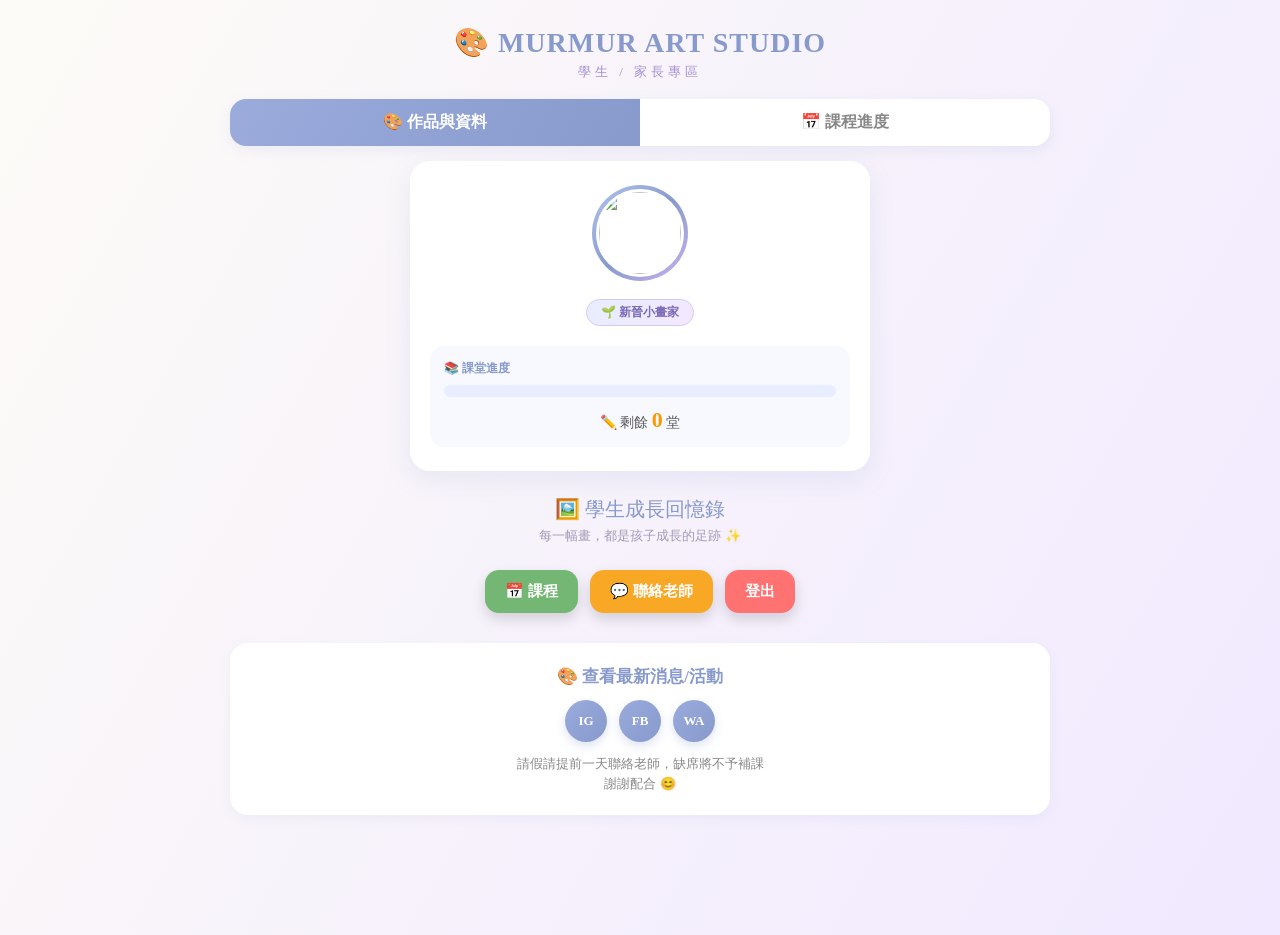
==== commit 92bfb283: "Update class.html" ====
--- a/class.html
+++ b/class.html
@@ -4,341 +4,232 @@
 <meta charset="UTF-8">
 <meta name="viewport" content="width=device-width, initial-scale=1.0">
 <link rel="icon" href="favicon.png">
-<title>MURMUR ART 學生/家長區</title>
+<title>MURMUR ART 學生專區</title>
 <style>
 *{margin:0;padding:0;box-sizing:border-box;font-family:微軟正黑體,"Noto Sans TC"}
-body{background:linear-gradient(120deg,#fdfbf7,#f0e9ff);color:#444}
-.container{width:90%;max-width:1200px;margin:0 auto}
-.login{display:flex;justify-content:center;align-items:center;height:100vh;padding:20px}
-.card{background:white;border-radius:24px;padding:40px;max-width:480px;width:100%;box-shadow:0 12px 40px #879acb2a}
-.title{text-align:center;font-size:30px;color:#879acb;margin-bottom:30px}
-.login-logo{width:100px;display:block;margin:0 auto 12px}
-.tabs{display:flex;margin-bottom:20px;border-radius:12px;overflow:hidden}
-.tab{flex:1;padding:12px;text-align:center;cursor:pointer;background:#e8edff;color:#666}
-.tab.active{background:#879acb;color:white}
-.input{width:100%;padding:14px;border:2px solid #e8edff;border-radius:12px;margin-bottom:16px;font-size:16px}
-.btn{width:100%;padding:14px;background:#879acb;color:white;border:none;border-radius:12px;font-size:16px;cursor:pointer}
-.btn:hover{transform:translateY(-2px);box-shadow:0 6px 15px #879acb60}
-.view-btn{width:auto;padding:8px 15px;font-size:14px;background:#e8edff;color:#555}
-.view-btn.active{background:#879acb;color:#fff}
-.navbar{background:rgba(255,255,255,.95);backdrop-filter:blur(12px);padding:16px 0;position:sticky;top:0;z-index:99}
-.nav{display:flex;justify-content:space-between;align-items:center;flex-wrap:wrap;gap:10px}
-.logo{font-size:26px;color:#879acb;font-weight:bold;display:flex;align-items:center;gap:10px}
-.nav-logo{width:40px;height:40px;border-radius:50%;background:#fff;box-shadow:0 2px 8px #879acb44}
-.menu{display:flex;gap:16px;flex-wrap:wrap}
-.menu a{color:#555;text-decoration:none;cursor:pointer;padding:4px 2px}
-.menu a:hover{color:#879acb}
-.grid{display:grid;grid-template-columns:repeat(auto-fill,minmax(280px,1fr));gap:20px;margin-top:20px}
-.stu{background:white;border-radius:18px;padding:24px;text-align:center;position:relative;box-shadow:0 4px 12px #0000000a}
-.stu.warning{border:2px solid #ff9800}
-.stu img{width:85px;height:85px;border-radius:50%;margin-bottom:12px;border:4px solid #879acb}
-.stu .leftTag{background:#ff9800;color:white;padding:4px 8px;border-radius:10px;font-size:12px;margin-top:6px;display:inline-block}
-.action{margin-top:12px;display:flex;gap:6px;justify-content:center;flex-wrap:wrap}
-.action button{padding:7px 13px;border:none;border-radius:8px;cursor:pointer}
-.action button:nth-child(1){background:#879acb;color:white}
-.action button:nth-child(2){background:#17a2b8;color:white}
-.action button:nth-child(3){background:#ffc107;color:white}
-.action button:nth-child(4){background:#dc3545;color:white}
-/* 成長回憶錄拍立得風格 */
-.art-grid{display:grid;grid-template-columns:repeat(auto-fill,minmax(200px,1fr));gap:30px;margin-top:30px;padding:15px 5px}
-.art-card{position:relative;background:#fff;padding:10px 10px 42px;border-radius:3px;box-shadow:0 5px 16px rgba(0,0,0,.16);cursor:pointer;transition:transform .25s,box-shadow .25s}
+body{background:linear-gradient(120deg,#fdfbf7,#f0e9ff);color:#444;padding-bottom:120px}
+.container{width:92%;max-width:820px;margin:0 auto}
+.header{text-align:center;padding:26px 0 18px}
+.site-logo{width:110px;display:block;margin:0 auto 10px}
+.logo{font-size:28px;color:#879acb;font-weight:bold;letter-spacing:1px}
+.header-sub{font-size:13px;color:#a58fd4;margin-top:4px;letter-spacing:4px}
+.tab-bar{display:flex;background:white;border-radius:16px;overflow:hidden;margin-bottom:15px;box-shadow:0 4px 14px #879acb22}
+.tab-item{flex:1;text-align:center;padding:13px;font-weight:bold;color:#888;cursor:pointer;transition:.2s}
+.tab-item.active{background:linear-gradient(120deg,#9aabdc,#879acb);color:white}
+/* 續課提醒大卡 */
+.renew-card{display:none;align-items:center;gap:12px;background:linear-gradient(120deg,#fff7e6,#ffe9d1);border:2px solid #ffc97a;border-radius:16px;padding:14px 16px;margin:12px 0;box-shadow:0 6px 16px #ffb35c33;flex-wrap:wrap}
+.renew-icon{font-size:28px}
+.renew-text{flex:1;min-width:160px}
+.renew-text b{display:block;color:#e07b00;font-size:15px}
+.renew-text span{font-size:12px;color:#a06a1e}
+.renew-btn{background:linear-gradient(120deg,#ffb35c,#ff9800);color:white;text-decoration:none;padding:10px 16px;border-radius:12px;font-size:13px;font-weight:bold;white-space:nowrap;box-shadow:0 4px 10px #ff980055}
+.next-class{background:linear-gradient(120deg,#eafbef,#d7f3e0);border:1px solid #b6e3c2;color:#2e8b57;padding:11px 15px;border-radius:14px;text-align:center;margin:12px 0;font-size:14px;font-weight:bold}
+/* 學生卡片 */
+.student-card{background:white;border-radius:20px;padding:24px 20px;text-align:center;margin-bottom:15px;box-shadow:0 8px 24px #879acb26;max-width:460px;margin-left:auto;margin-right:auto}
+.avatar-ring{width:96px;height:96px;border-radius:50%;margin:0 auto 12px;padding:4px;background:linear-gradient(135deg,#b3c5f0,#879acb,#cbb3f0)}
+.avatar-ring img{width:100%;height:100%;border-radius:50%;object-fit:cover;border:3px solid #fff;background:#fff}
+.student-name{font-size:22px;color:#879acb;margin-bottom:4px;font-weight:bold}
+.badge-pill{display:inline-block;background:linear-gradient(120deg,#e8edff,#f3e8ff);color:#7a6bb5;border:1px solid #d5c8f0;padding:4px 14px;border-radius:20px;font-size:12px;font-weight:bold;margin:6px 0}
+.info{color:#777;margin:3px 0;font-size:13px}
+.progress-box{background:#f8f9ff;border-radius:14px;padding:14px;margin-top:14px}
+.progress-labels{display:flex;justify-content:space-between;font-size:12px;color:#879acb;font-weight:bold;margin-bottom:8px}
+.progress-bar{height:12px;background:#e8edff;border-radius:8px;overflow:hidden}
+.progress-fill{height:100%;background:linear-gradient(90deg,#a3e0b8,#28a745);border-radius:8px;transition:width .6s}
+.left-line{margin-top:10px;font-size:14px;color:#555}
+.left-line b{font-size:22px;color:#ff9800}
+/* 標題 */
+.section{margin:25px 0}
+.title{font-size:20px;color:#879acb;margin-bottom:4px;text-align:center}
+.sub-title{text-align:center;color:#a49bb8;font-size:13px;margin-bottom:14px}
+.year-title{margin:26px 0 4px;color:#879acb;font-weight:bold;font-size:16px;text-align:center}
+/* 拍立得 */
+.art-grid{display:grid;grid-template-columns:repeat(auto-fill,minmax(185px,1fr));gap:30px;margin-top:20px;padding:14px 6px}
+.art-item{background:white;border-radius:14px;overflow:hidden;box-shadow:0 4px 10px #00000010}
+.art-item img{width:100%;height:220px;object-fit:cover}
+.art-card{position:relative;background:#fff;padding:10px 10px 42px;border-radius:3px;box-shadow:0 6px 18px rgba(0,0,0,.16);cursor:pointer;transition:transform .25s,box-shadow .25s}
 .art-card.rot-a{transform:rotate(-2.4deg)}
 .art-card.rot-b{transform:rotate(2deg)}
 .art-card.rot-c{transform:rotate(-1deg)}
-.art-card:hover{transform:rotate(0deg) scale(1.07);box-shadow:0 16px 34px rgba(0,0,0,.28);z-index:6}
+.art-card:hover{transform:rotate(0deg) scale(1.06);box-shadow:0 18px 36px rgba(0,0,0,.28);z-index:6}
 .art-card::before{content:'';position:absolute;top:-11px;left:50%;transform:translateX(-50%) rotate(-2deg);width:76px;height:22px;background:rgba(135,154,203,.35);border-radius:2px}
-.art-card img{width:100%;height:185px;object-fit:cover;display:block}
+.art-card img{width:100%;height:190px;object-fit:cover;display:block}
 .art-cap{position:absolute;bottom:12px;left:0;right:0;text-align:center;font-size:12px;color:#8a7f9e;white-space:nowrap;overflow:hidden;text-overflow:ellipsis;padding:0 10px}
-.art-info{padding:10px;font-size:12px;color:#666}
-.gallery{margin:30px 0}
-.student-header{display:flex;align-items:center;gap:16px;margin-bottom:20px}
-.student-header img{width:100px;height:100px;border-radius:50%;border:4px solid #879acb}
-.modal{position:fixed;top:0;left:0;width:100%;height:100%;background:#000000dd;display:none;justify-content:center;align-items:center;padding:20px;z-index:9999}
-.modal .box{background:white;border-radius:20px;padding:35px;max-width:580px;width:100%;max-height:90vh;overflow-y:auto}
-.close{position:absolute;top:18px;right:18px;font-size:22px;cursor:pointer;color:#777}
-.add{position:fixed;bottom:35px;right:35px;width:65px;height:65px;border-radius:50%;background:#879acb;color:white;font-size:28px;display:flex;align-items:center;justify-content:center;cursor:pointer}
-table{width:100%;background:white;border-radius:16px;overflow:hidden;margin-top:20px}
-th{background:#879acb;color:white;padding:16px;text-align:left}
-td{padding:16px;border-bottom:1px solid #e8edff}
-.badge{padding:7px 13px;border-radius:20px;font-size:13px}
-.ok{background:#d4edda;color:#28a745}
-.wait{background:#fff3cd;color:#ffc107}
-.leave{background:#f8d7da;color:#dc3545}
-.absent{background:#333;color:#fff}
-.holiday{background:#d1ecf1;color:#17a2b8}
-.course-package{display:flex;gap:10px;margin-bottom:15px;flex-wrap:wrap}
-.package-btn{padding:10px 14px;border:none;border-radius:8px;cursor:pointer;font-weight:bold}
-.package-btn:nth-child(1){background:#b3c5f0;color:#222}
-.package-btn:nth-child(2){background:#c8b3f0;color:#222}
-.package-btn:nth-child(3){background:#f0b3d8;color:#222}
-.preview{position:fixed;top:50%;left:50%;transform:translate(-50%,-50%);width:95%;max-width:1200px;background:white;border-radius:20px;padding:25px;display:none;z-index:9999}
-.preview img{max-width:100%;max-height:70vh;border-radius:12px;object-fit:contain}
-.prev,.next{position:absolute;top:50%;transform:translateY(-50%);font-size:24px;color:white;background:#879acb;padding:10px 18px;border-radius:10px;cursor:pointer}
+/* 統計卡 */
+.stat-cards{display:flex;gap:12px;margin-bottom:15px}
+.stat-card{flex:1;background:white;border-radius:16px;padding:16px 10px;text-align:center;box-shadow:0 4px 12px #879acb1a}
+.stat-card h4{font-size:12px;margin-bottom:6px}
+.stat-card h3{font-size:26px}
+.sc-blue h4,.sc-blue h3{color:#879acb}
+.sc-green h4,.sc-green h3{color:#28a745}
+.sc-orange h4,.sc-orange h3{color:#ff9800}
+/* 課程過濾 */
+.course-filter{display:flex;gap:8px;margin:14px 0;flex-wrap:wrap;justify-content:center}
+.cf-btn{padding:8px 16px;border:none;border-radius:20px;background:#eef1fb;color:#555;cursor:pointer;font-size:13px}
+.cf-btn.active{background:#879acb;color:#fff}
+/* 課程表 */
+.course-table{width:100%;background:white;border-radius:16px;overflow:hidden;margin-top:15px;box-shadow:0 4px 12px #879acb15;border-collapse:separate;border-spacing:0}
+.course-table th{background:linear-gradient(120deg,#9aabdc,#879acb);color:white;padding:12px;text-align:left;font-size:14px}
+.course-table td{padding:12px;border-bottom:1px solid #f0f2fb;font-size:14px}
+.course-table tr:last-child td{border-bottom:none}
+tr.split-row td{background:#eef1fb;color:#879acb;font-weight:bold;text-align:center;padding:10px;border:none}
+.status-badge{padding:5px 12px;border-radius:20px;font-size:12px;color:white;display:inline-block}
+.status-ok{background:#28a745}
+.status-wait{background:#ffc107}
+.status-leave{background:#dc3545}
+.status-absent{background:#333}
+.status-holiday{background:#17a2b8}
+/* 作品放大（畫廊感）*/
+.preview{position:fixed;top:0;left:0;width:100%;height:100%;background:rgba(20,15,40,.9);backdrop-filter:blur(4px);display:none;justify-content:center;align-items:center;padding:20px;z-index:999}
+.preview img{max-width:95%;max-height:74vh;border-radius:14px;object-fit:contain;display:block;margin:0 auto;box-shadow:0 20px 60px rgba(0,0,0,.5)}
+.close{position:absolute;top:20px;right:24px;font-size:30px;color:white;cursor:pointer}
+.prev,.next{position:absolute;top:50%;transform:translateY(-50%);font-size:26px;color:white;background:rgba(255,255,255,.18);padding:12px 16px;border-radius:10px;cursor:pointer;border:none}
+.prev:hover,.next:hover{background:rgba(255,255,255,.35)}
 .prev{left:15px}
 .next{right:15px}
-.search{width:100%;padding:12px;border:2px solid #e8edff;border-radius:12px;margin-bottom:15px}
-/* 搜尋框放大鏡 */
-.search-wrap{position:relative;flex:1;min-width:190px}
-.search-wrap .search{margin:0;padding-left:38px;width:100%}
-.search-wrap .mag{position:absolute;left:12px;top:50%;transform:translateY(-50%);font-size:15px;color:#aaa;pointer-events:none}
-.stats{background:white;padding:20px;border-radius:16px;display:flex;gap:15px;text-align:center;margin:15px 0}
-.stat{flex:1}
-/* 日曆 */
-.calendar{display:grid;grid-template-columns:repeat(7,1fr);gap:3px;margin:10px 0;font-size:11px}
-.calendar-header{background:#879acb;color:white;padding:4px;text-align:center;border-radius:4px;font-weight:bold;font-size:11px}
-.calendar-day{background:white;border-radius:6px;padding:4px;min-height:45px;border:1px solid #e8edff;cursor:pointer}
-.calendar-day.active{background:#e8edff;border-color:#879acb}
-.calendar-day.today{background:#e8edff;border-color:#879acb}
-.calendar-day.red{background:#fff3f3;border-color:#ffd6d6}
-.calendar-day.red .calendar-day-num{color:#e53935}
-.calendar-day-num{font-weight:bold;margin-bottom:2px;color:#879acb;font-size:11px}
-.calendar-item{font-size:10px;padding:2px 4px;background:#f8f9ff;border-radius:4px;margin-bottom:3px;white-space:nowrap;overflow:hidden}
-/* 時間表 */
-.day-schedule{background:white;padding:12px;border-radius:12px;margin-bottom:12px;box-shadow:0 2px 8px #0000000a}
-.schedule-item{padding:8px 10px;border-bottom:1px solid #e8edff;display:flex;justify-content:space-between;align-items:center;font-size:13px}
-.schedule-left{display:flex;align-items:center;gap:8px}
-.schedule-time{font-weight:bold;color:#879acb;min-width:60px}
-.schedule-name{font-weight:bold}
-.schedule-no{color:#777;font-size:11px}
-.schedule-btgs{padding:4px 6px;border-radius:6px;font-size:11px;color:white}
-.schedule-btns button{padding:5px 8px;border:none;border-radius:6px;color:white;font-size:11px;margin-left:3px}
-/* 學生資訊卡片（左欄直向）*/
-.student-info-card{background:white;padding:14px;border-radius:12px;margin-bottom:12px;box-shadow:0 2px 8px rgba(0,0,0,0.05);text-align:center}
-.student-info-card img{width:56px;height:56px;border-radius:50%;border:3px solid #879acb;margin-bottom:6px}
-.student-info-text{display:block}
-.student-info-text h3{color:#879acb;margin:0 0 6px;font-size:16px}
-.student-info-text p{color:#666;font-size:12px;margin:2px 0;text-align:left}
-/* 今日簽到掣 */
-.checkin{margin-top:10px;background:#f8f9ff;border-radius:10px;padding:8px}
-.checkin-title{font-size:11px;color:#879acb;font-weight:bold;margin-bottom:6px;text-align:left}
-.checkin-row{display:flex;align-items:center;gap:6px;margin-bottom:6px}
-.checkin-row:last-child{margin-bottom:0}
-.checkin-time{font-size:12px;font-weight:bold;color:#555;min-width:46px;text-align:left}
-.ck{flex:1;padding:6px 0;border:none;border-radius:8px;background:#e8edff;color:#666;cursor:pointer;font-size:13px;transition:.15s}
-.ck:hover{transform:translateY(-1px);box-shadow:0 3px 8px rgba(0,0,0,.15)}
-.ck.on-green{background:#28a745;color:#fff}
-.ck.on-dark{background:#333;color:#fff}
-.ck.on-red{background:#dc3545;color:#fff}
-/* 批量按鈕 */
-.batch-bar{margin:10px 0;padding:10px;background:#f8f9ff;border-radius:12px}
-.batch-btn{padding:8px 12px;border:none;border-radius:8px;margin-right:5px;color:white}
-.btn-ok{background:#28a745}
-.btn-wait{background:#ffc107}
-.btn-leave{background:#dc3545}
-.btn-absent{background:#333}
-.btn-holiday{background:#17a2b8}
-.btn-del{background:#dc3545}
-.student-info-bar{background:#fff3cd;padding:12px 15px;border-radius:12px;margin-bottom:10px;font-size:15px;display:none}
-.course-img{max-width:120px;max-height:80px;border-radius:8px;margin-top:6px}
-.section-title{font-size:16px;color:#879acb;margin:10px 0 6px;font-weight:bold}
-.export-btn{background:#17a2b8;color:white;padding:8px 16px;border:none;border-radius:8px;margin-left:10px}
-.warningPage{background:#fff3cd;padding:15px;border-radius:16px;margin:15px 0}
-.warningItem{background:white;padding:12px;border-radius:10px;margin-bottom:8px;display:flex;justify-content:space-between;align-items:center}
-.imgbb-link{display:inline-block;margin-top:8px;color:#879acb;text-decoration:underline;font-size:14px}
-/* 狀態顏色 */
-.status-completed{background:#28a745;color:white;padding:3px 6px;border-radius:4px;font-size:11px}
-.status-pending{background:#ffc107;color:#333;padding:3px 6px;border-radius:4px;font-size:11px}
-.status-leave{background:#dc3545;color:white;padding:3px 6px;border-radius:4px;font-size:11px}
-.status-absent{background:#000;color:white;padding:3px 6px;border-radius:4px;font-size:11px}
-.status-holiday{background:#17a2b8;color:white;padding:3px 6px;border-radius:4px;font-size:11px}
-/* 列印 */
-@media print{body * {visibility:hidden}#timeTableView,#timeTableView *{visibility:visible}#timeTableView{position:absolute;left:0;top:0;width:100%}}
-/* 分頁 */
-.pagination{display:flex;justify-content:center;align-items:center;gap:10px;margin:20px 0}
+.img-date{position:absolute;bottom:24px;left:50%;transform:translateX(-50%);color:white;background:rgba(0,0,0,.5);padding:7px 14px;border-radius:10px;font-size:14px;max-width:80%;text-align:center}
+.preview-bar{position:absolute;top:20px;left:20px;display:flex;gap:10px;flex-wrap:wrap}
+.pv-btn{border:none;background:rgba(255,255,255,.92);color:#555;padding:10px 14px;border-radius:10px;font-size:13px;font-weight:bold;cursor:pointer;box-shadow:0 4px 12px rgba(0,0,0,.3)}
+.pv-ig{background:linear-gradient(120deg,#cbb3f0,#879acb);color:#fff}
+.reminder{background:#fff3cd;color:#ff9800;padding:10px 15px;border-radius:12px;text-align:center;margin:12px 0;font-size:14px}
+/* 底部按鈕 */
+.bottom-bar{display:flex;gap:12px;justify-content:center;margin:25px 0;flex-wrap:wrap}
+.bottom-btn{padding:12px 20px;border:none;border-radius:14px;color:white;font-size:15px;font-weight:bold;cursor:pointer;box-shadow:0 6px 14px rgba(0,0,0,.15);transition:transform .15s}
+.bottom-btn:hover{transform:translateY(-2px)}
+.btn-blue{background:#879acb}
+.btn-green{background:#74b774}
+.btn-orange{background:#f9a826}
+.btn-red{background:#ff7272}
+.footer{background:white;padding:22px;border-radius:18px;text-align:center;margin-top:30px;box-shadow:0 4px 12px #879acb15}
+.footer h3{color:#879acb;margin-bottom:12px;font-size:17px}
+.social{display:flex;justify-content:center;gap:12px;margin-bottom:12px}
+.social a{width:42px;height:42px;border-radius:50%;display:flex;align-items:center;justify-content:center;color:white;text-decoration:none;background:linear-gradient(135deg,#9aabdc,#879acb);font-size:13px;font-weight:bold;box-shadow:0 4px 10px #879acb44}
+.rule{font-size:13px;color:#888;line-height:1.5}
+.pagination{display:flex;justify-content:center;align-items:center;gap:10px;margin:15px 0}
 .page-btn{padding:8px 14px;background:#e8edff;color:#555;border:none;border-radius:10px;cursor:pointer}
-.page-btn:disabled{opacity:0.5}
+.page-btn:disabled{opacity:.5}
 .page-info{font-size:14px;color:#666}
-/* 左欄（學生資料＋月曆）1/3，右欄（時間表）2/3 */
-.calendar-wrapper{display:flex;gap:15px;margin-bottom:15px;align-items:flex-start;flex-wrap:wrap}
-.calendar-left{width:300px;background:white;padding:12px;border-radius:10px;box-shadow:0 2px 8px rgba(0,0,0,0.05)}
-.calendar-right{flex:1;min-width:320px;background:white;padding:12px;border-radius:12px;box-shadow:0 2px 8px rgba(0,0,0,0.05);max-height:none;overflow-y:visible}
-.month-selector{display:flex;justify-content:space-between;align-items:center;margin-bottom:8px}
-.month-selector select{padding:6px 10px;border-radius:8px;border:1px solid #e8edff}
-.time-row{display:flex;align-items:flex-start;padding:6px 8px;border-bottom:1px solid #f0f0f0;min-height:38px}
-.time-label{width:60px;font-weight:bold;color:#879acb;font-size:12px;padding-top:4px}
-.time-slots{flex:1;display:flex;flex-direction:column;gap:4px;padding-bottom:2px}
-.course-block{padding:6px 8px;background:#e8edff;border-radius:6px;font-size:11px;border-left:3px solid #879acb;white-space:nowrap;min-width:130px;cursor:pointer;position:relative;margin:0}
-.course-block:hover{background:#d7e0ff}
-.course-status-menu{position:absolute;bottom:-38px;left:0;background:white;border-radius:6px;box-shadow:0 2px 8px #00000022;padding:4px;z-index:10;display:flex;gap:3px}
-.course-status-menu button{padding:3px 5px;font-size:10px;border:none;border-radius:4px;color:white;cursor:pointer}
-.quick-edit-panel{position:fixed;right:20px;top:50%;transform:translateY(-50%);background:white;padding:15px;border-radius:12px;box-shadow:0 5px 20px rgba(0,0,0,0.15);z-index:999;width:180px;display:none}
-.quick-edit-panel h4{font-size:14px;color:#879acb;margin-bottom:10px}
-.quick-btn{width:100%;padding:6px;margin:3px 0;border:none;border-radius:6px;color:white;font-size:12px;cursor:pointer}
-/* 老師界面：同一時間學生左右排列 */
-.time-slots {display:flex !important;flex-direction:row !important;flex-wrap:wrap !important;gap:6px !important}
-.course-block {margin:0 !important;flex:1 !important;min-width:140px !important;max-width:220px !important}
-/* 課程狀態彈窗 */
-#statusModal {
-position: fixed;
-top: 0;
-left: 0;
-width: 100%;
-height: 100%;
-background: rgba(0,0,0,0.6);
-display: none;
-justify-content: center;
-align-items: center;
-z-index: 99999;
-}
-.status-box {
-background: white;
-padding: 25px 30px;
-border-radius: 16px;
-width: 90%;
-max-width: 360px;
-text-align: center;
-box-shadow: 0 10px 30px rgba(0,0,0,0.2);
-}
-.status-box h3 {
-margin-bottom: 20px;
-color: #879acb;
-}
-.status-btn {
-width: 100%;
-padding: 12px;
-margin: 6px 0;
-border: none;
-border-radius: 10px;
-color: white;
-font-size: 15px;
-cursor: pointer;
-}
-.status-btn.completed { background: #28a745; }
-.status-btn.pending { background: #ffc107; color: #222; }
-.status-btn.leave { background: #dc3545; }
-.status-btn.absent { background: #333; }
-.status-btn.holiday { background: #17a2b8; }
-.status-close {
-margin-top: 15px;
-padding: 8px;
-background: #eee;
-border: none;
-border-radius: 8px;
-cursor: pointer;
-width: 100%;
-}
-/* Google日曆式當日時間表 */
-.gcal{position:relative;background:#fff;border-radius:10px;border:1px solid #e8edff;overflow:hidden}
-.gcal-body{position:absolute;left:52px;right:6px;top:0;bottom:0}
-.gcal-line{position:absolute;left:0;right:0;border-top:1px solid #eef1fb}
-.gcal-line.gcal-half{border-top:1px dashed #f3f5fc}
-.gcal-hlabel{position:absolute;left:4px;top:-8px;font-size:10px;color:#879acb;background:#fff;padding:0 2px}
-.gcal-ev{position:absolute;border-radius:8px;padding:4px 6px;font-size:11px;cursor:pointer;overflow:hidden;box-shadow:0 1px 4px rgba(0,0,0,.12);border-left:4px solid #28a745;background:#d4edda;color:#1d5c2c;transition:box-shadow .15s}
-.gcal-ev:hover{box-shadow:0 3px 10px rgba(0,0,0,.25)}
-.gcal-ev.gcal-leave{background:#e2e3e5;border-left-color:#9e9e9e;color:#555}
-.gcal-name{font-weight:bold;font-size:12px;line-height:1.25;white-space:nowrap;overflow:hidden;text-overflow:ellipsis}
-.gcal-time{font-size:10px;opacity:.85;white-space:nowrap}
-/* 課程列表過濾掣＋分區 */
-.course-filter{display:flex;gap:8px;margin:12px 0;flex-wrap:wrap}
-.cf-btn{padding:8px 16px;border:none;border-radius:20px;background:#eef1fb;color:#555;cursor:pointer;font-size:13px}
-.cf-btn.active{background:#879acb;color:#fff}
-tr.row-pending td{background:#fffdf0}
-tr.split-row td{background:#eef1fb;color:#879acb;font-weight:bold;text-align:center;padding:10px;border:none}
 </style>
 <script src="https://www.gstatic.com/firebasejs/10.7.1/firebase-app-compat.js"></script>
 <script src="https://www.gstatic.com/firebasejs/10.7.1/firebase-firestore-compat.js"></script>
 </head>
 <body>
-<div id="loginPage" class="login">
-<div class="card">
-<img src="logo.png" class="login-logo" onerror="this.style.display='none'" alt="MURMUR ART">
-<div class="title">🎨 MURMUR ART 登入</div>
-<div class="tabs">
-<div class="tab active" onclick="switchTab('parent')">家長</div>
-<div class="tab" onclick="switchTab('teacher')">老師</div>
-</div>
-<div id="parentLogin"><input class="input" id="pName" placeholder="學生姓名"><input class="input" id="pPhone" placeholder="家長電話"><button class="btn" onclick="parentLogin()">登入</button></div>
-<div id="teacherLogin" style="display:none"><input class="input" id="adminPwd" placeholder="請輸入老師密碼" type="password"><button class="btn" onclick="teacherLogin()">登入後台</button></div>
-</div>
-</div>
-<div id="main" style="display:none">
-<div class="navbar"><div class="container nav"><div class="logo"><img src="logo.png" class="nav-logo" onerror="this.style.display='none'">MURMUR ART 後台</div><div class="menu"><a onclick="show(1)">學生管理</a><a onclick="show(2)">作品管理</a><a onclick="show(3)">課程管理</a><a onclick="logout()">登出</a></div></div></div>
 <div class="container">
-<div id="page1"><h2 style="margin-bottom:10px">學生管理</h2><div style="display:flex;gap:10px;align-items:center;margin-bottom:10px;flex-wrap:wrap"><div class="search-wrap"><span class="mag">🔍</span><input class="search" id="searchStudent" placeholder="搜尋姓名/電話/編號（Enter 搜尋）" oninput="searchStudent()" onkeydown="if(event.key==='Enter')searchStudent()"></div><button class="btn" style="width:auto;padding:8px 15px" onclick="addStu()">+ 新增學生</button><button class="export-btn" onclick="exportCSV()">匯出 CSV</button><button class="btn" style="width:auto;padding:8px 15px;background:#6c757d" onclick="smartSort()">🔤🔢 排序（A-Z＋編號）</button><button class="btn view-btn active" id="btnAllStu" onclick="setStuFilter('all')">👥 所有學生</button><button class="btn view-btn" id="btnToday" onclick="setStuFilter('today')">📅 今日上課學生</button><span id="todayCount" style="font-size:13px;color:#879acb;font-weight:bold"></span></div><div class="grid" id="stuList"></div><div id="stuPagination" class="pagination"></div></div>
-<div id="page2" style="display:none"><h2 style="margin-bottom:10px">作品管理</h2><div style="display:flex;gap:10px;align-items:center;margin-bottom:10px;flex-wrap:wrap"><div class="search-wrap"><span class="mag">🔍</span><input class="search" id="searchArt" placeholder="搜尋姓名/電話/編號（Enter 搜尋）" oninput="searchArt()" onkeydown="if(event.key==='Enter')searchArt()"></div><select class="input" id="selectStudentForArt" onchange="switchArtStudent()" style="flex:1;margin:0"></select><button class="btn" style="width:auto;padding:8px 15px;background:#17a2b8" onclick="previewParentView()">👨‍👩‍👧 預覽家長視角</button></div><div class="gallery"><div class="student-header" id="artStudentHeader" style="display:none"><img id="artAvatar" src=""><div><h3 id="artStudentName"></h3><p style="color:#999;font-size:13px;margin-top:4px">📖 成長回憶錄 · 作品集</p></div></div><div class="art-grid" id="artGrid"></div></div><div id="artPagination" class="pagination"></div><div class="add" onclick="openArt()">+</div></div>
-<div id="page3" style="display:none"><h2 style="margin-bottom:10px">課程管理</h2>
-<div style="display:flex;gap:10px;align-items:center;margin-bottom:8px;flex-wrap:wrap"><select class="input" id="selectStudentForCourse" onchange="switchCourseStudent()" style="margin:0;flex:1;min-width:170px"></select><div class="search-wrap"><span class="mag">🔍</span><input class="search" id="searchCourse" placeholder="搜尋姓名/電話/編號（Enter 搜尋）" oninput="searchCourse()" onkeydown="if(event.key==='Enter')searchCourse()"></div><button class="btn" style="width:auto;padding:8px 15px" onclick="addCourse()">+ 新增課程</button><button class="export-btn" onclick="printSchedule()">下載／列印時間表</button></div>
-<div id="studentInfoDisplay" class="student-info-bar"></div>
-<div class="calendar-wrapper"><div class="calendar-left"><div id="studentInfoCard" class="student-info-card" style="display:none;"><img id="cardAvatar"><div class="student-info-text"><h3 id="cardName"></h3><p id="cardNo"></p><p id="cardCourseType"></p><p id="cardLeft"></p><p id="cardEnroll"></p></div></div><div class="month-selector"><span>📅 選擇月份</span><select id="monthSelect" onchange="onMonthChange()"></select></div><div id="smallCalendar" class="calendar"></div></div><div class="calendar-right"><h4 style="margin-bottom:8px;color:#879acb;font-size:14px">⏰ 當日課程時間表</h4><div id="timeTableView"></div></div></div>
-<div class="stats" id="courseStats"></div><div class="batch-bar"><small>批量操作：</small><button class="batch-btn btn-ok" onclick="batchSet('completed')">已完成</button><button class="batch-btn btn-leave" onclick="batchSet('leave')">請假</button><button class="batch-btn btn-absent" onclick="batchSet('absent')">缺席</button><button class="batch-btn btn-holiday" onclick="batchSet('holiday')">假期</button><button class="batch-btn btn-del" onclick="batchDeleteCourses()">批量刪除</button></div>
-<div class="course-filter"><button class="cf-btn active" data-f="all" onclick="setCourseFilter('all')">全部</button><button class="cf-btn" data-f="pending" onclick="setCourseFilter('pending')">📅 未完成</button><button class="cf-btn" data-f="completed" onclick="setCourseFilter('completed')">✅ 已完成</button><button class="cf-btn" data-f="leave" onclick="setCourseFilter('leave')">🚫 請假／假期</button></div>
-<table><thead><tr><th><input type="checkbox" id="checkAll" onclick="toggleAllCheck()"></th><th>日期</th><th>時間</th><th>狀態</th><th>課程類型</th><th>備註</th><th>操作</th></tr></thead><tbody id="courseList"></tbody></table><div id="coursePagination" class="pagination"></div>
-</div>
-</div>
-</div>
-<!-- 課程狀態彈窗 -->
-<div id="statusModal">
-<div class="status-box">
-<h3>修改課程狀態</h3>
-<button class="status-btn completed" onclick="setCourseStatus('completed')">已完成 ✅</button>
-<button class="status-btn leave" onclick="setCourseStatus('leave')">請假 ❌</button>
-<button class="status-btn absent" onclick="setCourseStatus('absent')">缺席 ⚫</button>
-<button class="status-btn holiday" onclick="setCourseStatus('holiday')">假期 🔵</button>
-<button class="status-close" onclick="closeStatusModal()">關閉</button>
-</div>
-</div>
-<!-- 當日時間表點擊詳情彈窗 -->
-<div id="dayDetailModal" style="display:none;position:fixed;top:0;left:0;width:100%;height:100%;background:rgba(0,0,0,0.6);justify-content:center;align-items:center;z-index:99999;">
-<div class="status-box" style="max-width:400px;text-align:left">
-<h3 id="ddTitle" style="text-align:center"></h3>
-<p id="ddInfo" style="margin-bottom:15px;line-height:1.8;font-size:14px"></p>
-<button class="status-btn completed" onclick="setDetailStatus('completed')">已完成 ✅</button>
-<button class="status-btn leave" onclick="setDetailStatus('leave')">請假 ❌（之後會自動安排補課）</button>
-<button class="status-btn absent" onclick="setDetailStatus('absent')">缺席 ⚫</button>
-<button class="status-btn holiday" onclick="setDetailStatus('holiday')">假期 🔵</button>
-<button class="status-btn" style="background:#879acb" onclick="editFromDetail()">✏️ 修改時間／資料</button>
-<button class="status-close" onclick="closeDayDetail()">關閉</button>
-</div>
-</div>
-<div class="quick-edit-panel" id="quickEditPanel"><h4 id="quickEditTitle">快速編輯</h4><button class="quick-btn" style="background:#28a745" onclick="saveQuickStatus('completed')">已完成</button><button class="quick-btn" style="background:#dc3545" onclick="saveQuickStatus('leave')">請假</button><button class="quick-btn" style="background:#333" onclick="saveQuickStatus('absent')">缺席</button><button class="quick-btn" style="background:#17a2b8" onclick="saveQuickStatus('holiday')">假期</button></div>
-<div class="modal" id="stuModal"><div class="box"><span class="close" onclick="closeAll()">&times;</span><h3>學生資料</h3><input class="input" id="sname" placeholder="姓名"><input class="input" id="sno" placeholder="學生編號"><input class="input" id="sphone" placeholder="家長電話"><div class="section-title">報名日期</div><input class="input" id="enrollDate" type="date"><input class="input" id="savatar" placeholder="貼上圖片連結"><select class="input" id="courseType"><option value="">課程方案</option><option value="常規班">常規班</option><option value="暑期班">暑期班</option><option value="4堂">4堂</option><option value="12堂">12堂</option><option value="24堂">24堂</option></select><div class="section-title">基本資料</div><input class="input" id="school" placeholder="學校"><input class="input" id="birthYear" placeholder="出生年份"><input class="input" id="gender" placeholder="性別"><textarea class="input" id="note" placeholder="備註" style="height:80px"></textarea><button class="btn" onclick="saveStu()">儲存</button></div></div>
-<div class="modal" id="artModal"><div class="box"><span class="close" onclick="closeAll()">&times;</span><h3>上傳作品</h3><select class="input" id="artStudentSelect"></select><input class="input" id="img" placeholder="貼上圖片連結"><a href="https://imgbb.com/" target="_blank" class="imgbb-link">→ 開啟 ImgBB 上傳圖片</a><input class="input" id="cdate" type="date"><input class="input" id="artNote" placeholder="備註"><button class="btn" onclick="saveArt()">儲存</button></div></div>
-<div class="modal" id="courseModal"><div class="box"><span class="close" onclick="closeAll()">&times;</span><h3>課程資料</h3><select class="input" id="courseStudentSelect" disabled></select><input class="input" type="date" id="cday"><div class="section-title">開始時間</div><div style="display:flex;gap:10px;"><input class="input" type="number" id="chour" placeholder="小時" style="flex:1;" oninput="calcEndTime()"><input class="input" type="number" id="cmin" placeholder="分鐘" style="flex:1;" oninput="calcEndTime()"></div><div class="section-title">課堂時長</div><select class="input" id="courseDuration" onchange="calcEndTime()"><option value="60">1 小時</option><option value="75" selected>1 小時 15 分鐘</option><option value="150">2 節課（2 小時 30 分鐘）</option></select><div id="endTimeShow" style="margin:0 0 15px;color:#879acb"></div><select class="input" id="courseCategory"><option value="恆常班">恆常班</option><option value="工作坊">工作坊</option><option value="暑期班">暑期班</option><option value="其他">其他</option></select><textarea class="input" id="cnote" placeholder="備註"></textarea><select class="input" id="cstatus"><option value="pending">未完成</option><option value="completed">已完成</option><option value="leave">請假</option><option value="absent">缺席</option><option value="holiday">公眾假期</option></select><div style="margin-top:10px"><small>一鍵產生課程：</small><div class="course-package"><div class="package-btn" onclick="quickPackage(4)">4堂</div><div class="package-btn" onclick="quickPackage(12)">12堂</div><div class="package-btn" onclick="quickPackage(24)">24堂</div></div></div><button class="btn" onclick="saveCourse()">儲存</button></div></div>
-<div class="modal" id="makeupModal"><div class="box"><span class="close" onclick="closeAll()">&times;</span><h3>📅 安排補課日期</h3><p style="margin-bottom:15px">此課程為請假 / 公眾假期，可安排補課（已預填下週同一日同一時間）</p><input class="input" type="date" id="makeupDate"><input class="input" type="time" step="300" id="makeupTime"><select class="input" id="makeupDuration"><option value="60">1 小時</option><option value="75" selected>1 小時 15 分鐘</option><option value="150">2 節課（2 小時 30 分鐘）</option></select><button class="btn" onclick="saveMakeup()">儲存補課</button></div></div>
-<div class="preview" id="preview"><span class="close" onclick="closeAll()">&times;</span><img id="previewImg"><div class="art-info" style="margin-top:10px"><p><strong>日期：</strong><span id="pDate"></span></p><p><strong>備註：</strong><span id="pNote"></span></p><button class="btn" style="background:#879acb" onclick="openEditArtFromPreview()">修改作品</button><button class="btn" style="background:#dc3545" onclick="deleteCurrentArt()">刪除作品</button></div></div>
-<!-- 家長視角預覽 -->
-<div id="parentPreviewModal" style="display:none;position:fixed;top:0;left:0;width:100%;height:100%;background:rgba(0,0,0,0.7);z-index:99998;flex-direction:column;padding:20px">
-<div style="max-width:1100px;width:100%;margin:0 auto;display:flex;flex-direction:column;height:100%">
-<div style="background:#879acb;color:#fff;padding:10px 15px;border-radius:12px 12px 0 0;display:flex;justify-content:space-between;align-items:center;flex-wrap:wrap;gap:8px">
-<span>👨‍👩👧 家長視角預覽（class.html）</span>
-<span><a id="parentPreviewLink" target="_blank" style="color:#fff;margin-right:12px;text-decoration:underline">開新分頁 ↗</a><button onclick="closeParentPreview()" style="border:none;background:#fff;color:#879acb;padding:6px 12px;border-radius:8px;cursor:pointer;font-weight:bold">✕ 關閉</button></span>
-</div>
-<iframe id="parentPreviewFrame" style="flex:1;width:100%;border:none;background:#fff;border-radius:0 0 12px 12px"></iframe>
-</div>
+<div class="header">
+<img src="logo.png" class="site-logo" onerror="this.style.display='none'" alt="MURMUR ART">
+<div class="logo">🎨 MURMUR ART STUDIO</div>
+<div class="header-sub">學生 / 家長專區</div>
+</div>
+<div class="tab-bar">
+<div class="tab-item active" onclick="switchTab(1)">🎨 作品與資料</div>
+<div class="tab-item" onclick="switchTab(2)">📅 課程進度</div>
+</div>
+<div id="reminderBox" class="renew-card" style="display:none">
+<div class="renew-icon">🔔</div>
+<div class="renew-text"><b>課堂快用完啦！</b><span>剩餘堂數不足 2 堂，記得聯絡老師續課哦～</span></div>
+<a class="renew-btn" href="https://wa.me/67480066" target="_blank">💬 立即續課</a>
+</div>
+<div id="nextClass" class="next-class" style="display:none"></div>
+<!-- 頁面1 -->
+<div id="page1">
+<div class="student-card" id="studentCard">
+<div class="avatar-ring"><img id="avatar" src=""></div>
+<div class="student-name" id="name"></div>
+<div class="badge-pill" id="badge">🌱 新晉小畫家</div>
+<div class="info" id="studentNo"></div>
+<div class="info" id="courseType"></div>
+<div class="progress-box">
+<div class="progress-labels"><span>📚 課堂進度</span><span id="progressText"></span></div>
+<div class="progress-bar"><div class="progress-fill" id="progressFill" style="width:0%"></div></div>
+<div class="left-line">✏️ 剩餘 <b id="leftNum">0</b> 堂</div>
+</div>
+<div class="info" id="lastClass" style="display:none;margin-top:10px;color:#879acb"></div>
+</div>
+<div class="section">
+<div class="title">🖼️ 學生成長回憶錄</div>
+<div class="sub-title">每一幅畫，都是孩子成長的足跡 ✨</div>
+<div id="artWrap"></div>
+</div>
+</div>
+<!-- 頁面2 -->
+<div id="page2" style="display:none;">
+<div class="section">
+<div class="title">📅 課程進度一覽</div>
+<div class="sub-title">課堂記錄一目了然</div>
+<div class="stat-cards">
+<div class="stat-card sc-blue"><h4>總堂數</h4><h3 id="totalCourse">0</h3></div>
+<div class="stat-card sc-green"><h4>已完成</h4><h3 id="doneCourse">0</h3></div>
+<div class="stat-card sc-orange"><h4>剩餘</h4><h3 id="leftCourse">0</h3></div>
+</div>
+<div class="course-filter">
+<button class="cf-btn active" data-f="all" onclick="setCourseFilter('all')">全部</button>
+<button class="cf-btn" data-f="pending" onclick="setCourseFilter('pending')">📅 未上課</button>
+<button class="cf-btn" data-f="completed" onclick="setCourseFilter('completed')">✅ 已上課</button>
+</div>
+<table class="course-table">
+<thead>
+<tr><th>日期</th><th>時間</th><th>狀態</th></tr>
+</thead>
+<tbody id="courseTableBody"></tbody>
+</table>
+<div id="coursePagination" class="pagination"></div>
+</div>
+</div>
+<!-- 底部多彩按鈕 -->
+<div class="bottom-bar">
+<button class="bottom-btn btn-green" onclick="switchTab(2)">📅 課程</button>
+<button class="bottom-btn btn-orange" onclick="window.open('https://wa.me/67480066','_blank')">💬 聯絡老師</button>
+<button class="bottom-btn btn-red" onclick="logout()">登出</button>
+</div>
+<div class="footer">
+<h3>🎨 查看最新消息/活動 </h3>
+<div class="social">
+<a href="https://www.instagram.com/murmur_artstudio/" target="_blank">IG</a>
+<a href="https://www.facebook.com/share/1DMkDrhF65/?mibextid=wwXIfr" target="_blank">FB</a>
+<a href="https://wa.me/67480066" target="_blank">WA</a>
+</div>
+<div class="rule">
+請假請提前一天聯絡老師，缺席將不予補課<br>謝謝配合 😊
+</div>
+</div>
+</div>
+<div class="preview" id="preview">
+<span class="close" onclick="closePreview()">&times;</span>
+<div class="preview-bar">
+<button class="pv-btn" onclick="downloadArt()">📥 儲存原圖</button>
+<button class="pv-btn pv-ig" onclick="shareArt()">🎨 產生 IG 分享圖</button>
+</div>
+<button class="prev" onclick="prevArt()">&lt;</button>
+<img id="previewImg">
+<button class="next" onclick="nextArt()">&gt;</button>
+<div class="img-date" id="previewDate"></div>
 </div>
 <script>
-const firebaseConfig = {apiKey:"AIzaSyBqUEh-MjMZ5Gj2gaFJpKffrDmvP9l7Slo",authDomain:"murmurart-8f6cc.firebaseapp.com",projectId:"murmurart-8f6cc",messagingSenderId:"205741159610",appId:"1:205741159610:web:624b7ca35c04e6e09a7e83"};
+const firebaseConfig = {
+apiKey:"AIzaSyBqUEh-MjMZ5Gj2gaFJpKffrDmvP9l7Slo",
+authDomain:"murmurart-8f6cc.firebaseapp.com",
+projectId:"murmurart-8f6cc",
+messagingSenderId:"205741159610",
+appId:"1:205741159610:web:624b7ca35c04e6e09a7e83"
+};
 if (!firebase.apps.length) firebase.initializeApp(firebaseConfig);
 const db = firebase.firestore();
-// ===== 老師密碼（編碼儲存，F12 不會再直接看到明文密碼）=====
-// 想改密碼：到 https://www.base64encode.org/ 輸入新密碼 → 複製編碼結果 → 取代下面引號內文字
-const _pwdCode = "dGVhY2hlcjEyMw==";
-// ===== 紅日（星期日自動紅；下面係香港公眾假期，2026可自行添加）=====
-const HOLIDAYS={"2025":["2025-01-01","2025-01-29","2025-01-30","2025-01-31","2025-04-04","2025-04-18","2025-04-19","2025-04-21","2025-05-01","2025-05-05","2025-05-31","2025-07-01","2025-10-01","2025-10-07","2025-10-29","2025-12-25","2025-12-26"],"2026":[]};
-let isTeacher = false;
-let currentStudentId = null;
-let currentCourseId = null;
-let currentMakeupId = null;
-let currentQuickCourseId = null;
-let studentList = [];
-let artList = [];
-let courseRaw = [];
-let currentImg = 0;
+const params = new URLSearchParams(window.location.search);
+const sid = params.get('sid');
+if(!sid){alert('請先從首頁登入');location.href='index.html';}
+const PER_PAGE = 20;
+let coursePage = 1;
 let allCourses = [];
-const PER_PAGE = 20;
-let stuPage = 1;
-let artPage = 1;
-let coursePage = 1;
-let selectedYear = new Date().getFullYear();
-let selectedMonth = new Date().getMonth();
-let selectedDate = new Date().toISOString().split('T')[0];
-let activeCourseId = null;
-let detailCourseId = null;
-let stuFilter = 'all';
+let currentArtIndex = 0;
 let courseFilter = 'all';
-// 課堂權重（2節課＝2堂）
+// 課堂權重（2節課＝2堂），同老師端一致
 function lessonWeight(c){return (parseInt(c.duration)||75)>=150?2:1;}
-function todayStr(){const t=new Date();return `${t.getFullYear()}-${String(t.getMonth()+1).padStart(2,'0')}-${String(t.getDate()).padStart(2,'0')}`;}
+function getBadge(done){if(done>=24)return '🏆 24堂小大師';if(done>=12)return '🌟 12堂小畫家';if(done>=4)return '🎨 4堂小學徒';return '🌱 新晉小畫家';}
+function switchTab(num){
+document.querySelectorAll('.tab-item').forEach(t=>t.classList.remove('active'));
+document.querySelectorAll('.tab-item')[num-1].classList.add('active');
+document.getElementById('page1').style.display = num===1 ? 'block' : 'none';
+document.getElementById('page2').style.display = num===2 ? 'block' : 'none';
+}
 async function getDirectImageUrl(url) {
 if (!url) return "https://via.placeholder.com/300";
 let imgbbMatch = url.match(/ibb\.co\/([a-zA-Z0-9]+)/);
@@ -351,201 +242,130 @@
 if (url.endsWith(".jpg")||url.endsWith(".png")||url.endsWith(".jpeg")||url.endsWith(".gif")) return url;
 return "https://via.placeholder.com/300";
 }
-function switchTab(role) {
-document.querySelectorAll('.tab').forEach(t=>t.classList.remove('active'));event.target.classList.add('active');
-document.getElementById('parentLogin').style.display = role === 'parent' ? 'block' : 'none';
-document.getElementById('teacherLogin').style.display = role === 'teacher' ? 'block' : 'none';
-}
-function teacherLogin() {
-const p = document.getElementById('adminPwd').value.trim();
-if (p === atob(_pwdCode)) {isTeacher = true;document.getElementById('loginPage').style.display = 'none';document.getElementById('main').style.display = 'block';loadAllStudents();loadAllCoursesForCalendar();initMonthSelector();renderSmallCalendar();renderTimeTable();} else alert('密碼錯誤');
-}
-async function parentLogin() {
-const name = document.getElementById('pName').value.trim();const phone = document.getElementById('pPhone').value.trim().replace(/\s/g, '');
-if (!name || !phone) {alert('請填寫完整');return;}
-try{const snap=await db.collection('students').where('name','==',name).get();let found=null;snap.forEach(doc=>{const p=(doc.data().parentPhone||'').replace(/\s/g,'');if(p===phone)found=doc.id;});if(found)location.href=`class.html?sid=${found}`;else alert('找不到學生資料');}catch(e){alert('登入失敗');}
-}
-function show(n) {
-document.getElementById('page1').style.display=n==1?'block':'none';document.getElementById('page2').style.display=n==2?'block':'none';document.getElementById('page3').style.display=n==3?'block':'none';
-if(n==2){artPage=1;loadArtList();}if(n==3){coursePage=1;loadCourseList();renderSmallCalendar();renderTimeTable();}
-}
-// 2節課當2堂計算
-async function getLeftCount(sid){const courses=await db.collection('courses').where('studentId','==',sid).get();let total=0,done=0;courses.docs.forEach(x=>{const d=x.data();if(['leave','holiday'].includes(d.status))return;const w=lessonWeight(d);total+=w;if(d.status==='completed'||d.status==='absent')done+=w;});return total-done;}
-function sortStudentAZ(){studentList.sort((a,b)=>{const nameA=a.name||'';const nameB=b.name||'';const isLetterA=/^[A-Za-z]/.test(nameA);const isLetterB=/^[A-Za-z]/.test(nameB);if(isLetterA&&!isLetterB)return-1;if(!isLetterA&&isLetterB)return 1;return nameA.localeCompare(nameB,'zh');});stuPage=1;renderStudentPage();}
-function sortStudentByNo(){studentList.sort((a,b)=>{const na=parseInt(String(a.studentNo||'').replace(/\D/g,''),10);const nb=parseInt(String(b.studentNo||'').replace(/\D/g,''),10);return (isNaN(na)?99999:na)-(isNaN(nb)?99999:nb);});stuPage=1;renderStudentPage();}
-// A-Z＋編號 合併智能排序
-function smartSort(){studentList.sort((a,b)=>{const na=parseInt(String(a.studentNo||'').replace(/\D/g,''),10);const nb=parseInt(String(b.studentNo||'').replace(/\D/g,''),10);const aHas=!isNaN(na),bHas=!isNaN(nb);if(aHas&&bHas&&na!==nb)return na-nb;if(aHas&&!bHas)return -1;if(!aHas&&bHas)return 1;return (a.name||'').localeCompare((b.name||''),'zh');});stuPage=1;renderStudentPage();}
-// V6：不足2堂先提醒續課
-async function loadAllStudents(){const snap=await db.collection('students').get();studentList=[];for(let doc of snap.docs){const s={id:doc.id,...doc.data()};const left=await getLeftCount(s.id);s.left=left;s.warning=left<2;studentList.push(s);}smartSort();fillStudentSelects();}
-// 今日上課學生篩選
-function getTodayStudentIds(){return new Set(allCourses.filter(c=>c.date===todayStr()).map(c=>c.studentId));}
-function getBaseStudents(){if(stuFilter==='today'){const ids=getTodayStudentIds();return studentList.filter(s=>ids.has(s.id));}return studentList;}
-function setStuFilter(f){stuFilter=f;stuPage=1;document.getElementById('btnToday').classList.toggle('active',f==='today');document.getElementById('btnAllStu').classList.toggle('active',f==='all');renderStudentPage();}
-function renderStudentPage(){const base=getBaseStudents();const totalPage=Math.max(1,Math.ceil(base.length/PER_PAGE));const start=(stuPage-1)*PER_PAGE;const end=start+PER_PAGE;const show=base.slice(start,end);const list=document.getElementById('stuList');list.innerHTML='';for(let s of show){renderStudentItem(s);}if(base.length===0)list.innerHTML='<p style="color:#999;padding:20px">沒有符合的學生</p>';const p=document.getElementById('stuPagination');p.innerHTML=`<button class="page-btn" onclick="changeStuPage(${stuPage-1})" ${stuPage<=1?'disabled':''}>上一頁</button><span class="page-info">第 ${stuPage} / ${totalPage} 頁</span><button class="page-btn" onclick="changeStuPage(${stuPage+1})" ${stuPage>=totalPage?'disabled':''}>下一頁</button>`;document.getElementById('todayCount').innerText=`（今日上課：${getTodayStudentIds().size} 人）`;}
-function changeStuPage(p){if(p<1)return;const total=Math.max(1,Math.ceil(getBaseStudents().length/PER_PAGE));if(p>total)return;stuPage=p;renderStudentPage();}
-// 今日簽到區
-function renderCheckin(s){
-const todays=allCourses.filter(c=>c.studentId===s.id&&c.date===todayStr()).sort((a,b)=>(a.time||'').localeCompare(b.time||''));
-if(!todays.length)return '';
-let html='<div class="checkin"><div class="checkin-title">✍️ 今日簽到</div>';
-todays.forEach(c=>{
-html+=`<div class="checkin-row"><span class="checkin-time">${c.time}${(parseInt(c.duration)||75)>=150?' ×2':''}</span>
-<button class="ck ${c.status==='completed'?'on-green':''}" title="已完成" onclick="checkIn('${c.id}','completed')">✅</button>
-<button class="ck ${c.status==='absent'?'on-dark':''}" title="缺席" onclick="checkIn('${c.id}','absent')">⚫</button>
-<button class="ck ${c.status==='leave'?'on-red':''}" title="請假" onclick="checkIn('${c.id}','leave')">❌</button></div>`;
+function getWeek(d){const w=['日','一','二','三','四','五','六'];return w[new Date(d).getDay()]}
+function formatTime(t,dur){if(!t) return '';dur=dur||75;const [h,m]=t.split(':');const min=h*60+parseInt(m)+dur;const eh=Math.floor(min/60),em=min%60;return `${t} - ${String(eh).padStart(2,'0')}:${String(em).padStart(2,'0')}`;}
+async function loadStudent(){
+const doc = await db.collection('students').doc(sid).get();
+if(!doc.exists) return;
+const data = doc.data();
+document.getElementById('name').innerText = data.name;
+document.getElementById('studentNo').innerText = '學生編號：'+(data.studentNo||'-');
+document.getElementById('courseType').innerText = '課程方案：'+(data.courseType||'-');
+const avatar = await getDirectImageUrl(data.avatar);
+document.getElementById('avatar').src = avatar;
+document.getElementById('avatar').onerror = e=>e.target.src="https://via.placeholder.com/70";
+}
+function setCourseFilter(f){courseFilter=f;coursePage=1;document.querySelectorAll('.cf-btn').forEach(b=>b.classList.toggle('active',b.dataset.f===f));renderCoursePage();}
+function getFilteredCourses(){
+const sorted=[...allCourses].sort((a,b)=>{
+if(a.status==='pending'&&b.status!=='pending')return -1;
+if(a.status!=='pending'&&b.status==='pending')return 1;
+return new Date(a.date)-new Date(b.date);
 });
-return html+'</div>';
-}
-async function checkIn(cid,status){await db.collection('courses').doc(cid).update({status});await loadAllCoursesForCalendar();renderStudentPage();loadCourseList();loadAllStudents();renderTimeTable();renderSmallCalendar();if(status==='leave'){openMakeup(cid);}}
-async function renderStudentItem(s){const img=await getDirectImageUrl(s.avatar);const list=document.getElementById('stuList');list.innerHTML+=`<div class="stu ${s.warning?'warning':''}"><img src="${img}" onerror="this.src='https://via.placeholder.com/85'" alt="${s.name}"><h3>${s.name}</h3><p>編號：${s.studentNo||'-'}</p><p>家長：${s.parentPhone||'-'}</p><p>方案：${s.courseType||'-'}</p><p>報名：${s.enrollDate||'-'}</p><span class="leftTag">剩餘 ${s.left} 堂</span>${s.warning?'<p style="color:red;font-weight:bold;margin-top:6px">即將續課</p>':''}${stuFilter==='today'?renderCheckin(s):''}<div class="action"><button onclick="selectStudent('${s.id}')">學生作品</button><button onclick="gotoCourse('${s.id}')">課程管理</button>${isTeacher?`<button onclick="editStu('${s.id}')">編輯</button><button onclick="delStu('${s.id}')">刪除</button>`:''}</div></div>`;}
-function gotoCourse(id){currentStudentId=id;show(3);document.getElementById('selectStudentForCourse').value=id;}
-function fillStudentSelects(){const selArt=document.getElementById('selectStudentForArt');const selCourse=document.getElementById('selectStudentForCourse');const selArtModal=document.getElementById('artStudentSelect');const selCourseModal=document.getElementById('courseStudentSelect');[selArt,selCourse,selArtModal,selCourseModal].forEach(sel=>{sel.innerHTML='<option value="">選擇學生</option>';studentList.forEach(s=>sel.innerHTML+=`<option value="${s.id}">${s.name} (${s.studentNo||'無編號'})</option>`);});}
-function updateStats(){let total=0,ok=0;courseRaw.forEach(c=>{if(['leave','holiday'].includes(c.status))return;const w=lessonWeight(c);total+=w;if(c.status==='completed'||c.status==='absent')ok+=w;});const left=total-ok;const rate=total?Math.round(ok/total*100):0;document.getElementById('courseStats').innerHTML=`<div class="stat"><h3>總堂數</h3><h2>${total}</h2></div><div class="stat"><h3>已完成</h3><h2>${ok}</h2></div><div class="stat"><h3>剩餘</h3><h2>${left}</h2></div><div class="stat"><h3>完成率</h3><h2>${rate}%</h2></div>`;}
-// 課程過濾
-function setCourseFilter(f){courseFilter=f;coursePage=1;document.querySelectorAll('.cf-btn').forEach(b=>b.classList.toggle('active',b.dataset.f===f));renderCourseList(courseRaw);}
-function getFilteredCourses(){const sorted=[...courseRaw].sort((a,b)=>{if(a.status==='pending'&&b.status!=='pending')return-1;if(a.status!=='pending'&&b.status==='pending')return 1;return new Date(a.date)-new Date(b.date);});if(courseFilter==='pending')return sorted.filter(c=>c.status==='pending');if(courseFilter==='completed')return sorted.filter(c=>c.status==='completed'||c.status==='absent');if(courseFilter==='leave')return sorted.filter(c=>c.status==='leave'||c.status==='holiday');return sorted;}
-async function renderCourseList(arr){const sorted=getFilteredCourses();const totalPage=Math.max(1,Math.ceil(sorted.length/PER_PAGE));const start=(coursePage-1)*PER_PAGE;const end=start+PER_PAGE;const show=sorted.slice(start,end);const b=document.getElementById('courseList');b.innerHTML='';const map={pending:'wait',completed:'ok',leave:'leave',absent:'absent',holiday:'holiday'};const txt={pending:'未完成',completed:'已完成',leave:'請假',absent:'缺席',holiday:'公眾假期'};let splitShown=(courseFilter!=='all');for(let c of show){if(courseFilter==='all'&&!splitShown&&c.status!=='pending'){b.innerHTML+=`<tr class="split-row"><td colspan="7">✅ 已完成／歷史記錄</td></tr>`;splitShown=true;}b.innerHTML+=`<tr class="${c.status==='pending'?'row-pending':''}"><td><input type="checkbox" class="courseCheck" data-id="${c.id}"></td><td>${c.date}（${getWeek(c.date)}）</td><td>${formatTime(c.time,c.duration)}</td><td><span class="badge ${map[c.status]}">${txt[c.status]}</span></td><td>${c.courseCategory||'-'}</td><td>${c.note||'-'}</td><td>${isTeacher?`<button onclick="editCourse('${c.id}')" style="background:#ffc107;padding:6px 10px;border:none;border-radius:6px;color:white">修改</button><button onclick="openMakeup('${c.id}')" style="background:#17a2b8;padding:6px 10px;border:none;border-radius:6px;color:white">補課</button><button onclick="delCourse('${c.id}')" style="background:#dc3545;padding:6px 10px;border:none;border-radius:6px;color:white">刪除</button>`:''}</td></tr>`;}if(sorted.length===0)b.innerHTML=`<tr><td colspan="7" style="text-align:center;color:#999">沒有符合的課程</td></tr>`;const p=document.getElementById('coursePagination');p.innerHTML=`<button class="page-btn" onclick="changeCoursePage(${coursePage-1})" ${coursePage<=1?'disabled':''}>上一頁</button><span class="page-info">第 ${coursePage} / ${totalPage} 頁</span><button class="page-btn" onclick="changeCoursePage(${coursePage+1})" ${coursePage>=totalPage?'disabled':''}>下一頁</button>`;}
-function changeCoursePage(p){if(p<1)return;const total=Math.max(1,Math.ceil(getFilteredCourses().length/PER_PAGE));if(p>total)return;coursePage=p;renderCourseList(courseRaw);}
-function openMakeup(cid){currentMakeupId=cid;const c=allCourses.find(x=>x.id===cid);if(c){document.getElementById('makeupTime').value=c.time||'';document.getElementById('makeupDuration').value=String(c.duration||75);if(c.date){const d=new Date(c.date);d.setDate(d.getDate()+7);document.getElementById('makeupDate').value=d.toISOString().split('T')[0];}}document.getElementById('makeupModal').style.display='flex';}
-async function saveMakeup(){const d=document.getElementById('makeupDate').value;const t=document.getElementById('makeupTime').value;if(!d||!t)return alert('請填寫完整');const c=allCourses.find(x=>x.id===currentMakeupId);const sid=c?c.studentId:currentStudentId;if(!sid)return alert('找不到學生');const dur=parseInt(document.getElementById('makeupDuration').value||75);await db.collection('courses').add({studentId:sid,date:d,time:t,duration:dur,note:'補課',status:'pending',courseCategory:'其他'});closeAll();loadCourseList();loadAllStudents();await loadAllCoursesForCalendar();renderSmallCalendar();renderTimeTable();alert('補課已新增');}
-async function loadCourseList(){if(!currentStudentId){document.getElementById('studentInfoCard').style.display='none';courseRaw=[];renderCourseList([]);updateStats();return;}const courses=await db.collection('courses').where('studentId','==',currentStudentId).get();courseRaw=[];courses.forEach(d=>courseRaw.push({id:d.id,...d.data()}));renderCourseList(courseRaw);updateStats();showStudentInfoCard(currentStudentId);}
-async function showStudentInfoCard(sid){const s=studentList.find(x=>x.id===sid);if(!s)return;document.getElementById('cardName').innerText=s.name;document.getElementById('cardNo').innerText='學生編號：'+(s.studentNo||'未設定');document.getElementById('cardCourseType').innerText='課程方案：'+(s.courseType||'未設定');document.getElementById('cardLeft').innerText='剩餘堂數：'+s.left;document.getElementById('cardEnroll').innerText='報名日期：'+(s.enrollDate||'未設定');const avatar=await getDirectImageUrl(s.avatar);document.getElementById('cardAvatar').src=avatar;document.getElementById('cardAvatar').onerror=e=>e.target.src="https://via.placeholder.com/70";document.getElementById('studentInfoCard').style.display='flex';}
-function toggleAllCheck(){const ck=document.getElementById('checkAll').checked;document.querySelectorAll('.courseCheck').forEach(c=>c.checked=ck);}
-async function loadAllCoursesForCalendar(){const snap=await db.collection('courses').get();allCourses=[];snap.forEach(d=>allCourses.push({id:d.id,...d.data()}));}
-// 自動今年年份
-function initMonthSelector(){const sel=document.getElementById('monthSelect');sel.innerHTML='';const cy=new Date().getFullYear();for(let m=0;m<12;m++){sel.innerHTML+=`<option value="${cy}-${m}">${cy}年 ${m+1}月</option>`;}selectedYear=cy;selectedMonth=new Date().getMonth();sel.value=`${cy}-${selectedMonth}`;}
-function onMonthChange(){const val=document.getElementById('monthSelect').value;const[y,m]=val.split('-');selectedYear=parseInt(y);selectedMonth=parseInt(m);renderSmallCalendar();renderTimeTable();}
-// 紅日顯示（星期日＋公眾假期）
-function renderSmallCalendar(){const year=selectedYear;const month=selectedMonth;const firstDay=new Date(year,month,1).getDay();const daysInMonth=new Date(year,month+1,0).getDate();const cal=document.getElementById('smallCalendar');cal.innerHTML='';const week=['日','一','二','三','四','五','六'];week.forEach(w=>{cal.innerHTML+=`<div class="calendar-header">${w}</div>`;});for(let i=0;i<firstDay;i++)cal.innerHTML+=`<div class="calendar-day"></div>`;for(let d=1;d<=daysInMonth;d++){const date=`${year}-${String(month+1).padStart(2,'0')}-${String(d).padStart(2,'0')}`;const hasCourse=allCourses.some(x=>x.date===date);const isToday=date===selectedDate;const wd=new Date(year,month,d).getDay();const isRed=wd===0||(HOLIDAYS[year]&&HOLIDAYS[year].includes(date));cal.innerHTML+=`<div class="calendar-day ${hasCourse?'active':''} ${isToday?'today':''} ${isRed?'red':''}" onclick="selectCalendarDate('${date}')"><div class="calendar-day-num">${d}</div></div>`;}}
-function selectCalendarDate(date){selectedDate=date;renderSmallCalendar();renderTimeTable();}
-// Google日曆式當日時間表（請假＋缺席灰色）
-function renderTimeTable(){
-const container=document.getElementById('timeTableView');container.innerHTML='';
-const dayStart=8*60,dayEnd=22*60,PX=1;
-const totalH=(dayEnd-dayStart)*PX;
-const evs=allCourses.filter(x=>x.date===selectedDate&&x.time).map(c=>{const[h,m]=c.time.split(':').map(Number);const startMin=h*60+m;const dur=c.duration||75;return{...c,startMin,endMin:startMin+dur,dur};});
-layoutDay(evs);
-let html=`<p style="font-size:12px;color:#888;margin-bottom:6px">📌 ${selectedDate}（${getWeek(selectedDate)}）　🟩 正常　⬜ 請假/缺席　點擊方格可即時修改</p>`;
-html+=`<div class="gcal" style="height:${totalH}px">`;
-for(let t=dayStart;t<=dayEnd;t+=30){
-const top=(t-dayStart)*PX;
-if(t%60===0){const hh=String(t/60).padStart(2,'0');html+=`<div class="gcal-line" style="top:${top}px"><span class="gcal-hlabel">${hh}:00</span></div>`;}
-else html+=`<div class="gcal-line gcal-half" style="top:${top}px"></div>`;
-}
-html+=`<div class="gcal-body">`;
-evs.forEach(c=>{
-const stu=studentList.find(s=>s.id===c.studentId);const name=stu?.name||'未知名';const no=stu?.studentNo||'';
-const top=Math.max(0,(c.startMin-dayStart)*PX);
-const h=Math.max(30,c.dur*PX-3);
-const w=100/(c.cols||1);const l=(c.col||0)*w;
-const eh=Math.floor(c.endMin/60),em=String(c.endMin%60).padStart(2,'0');
-const statusTxt={pending:'未完成',completed:'已完成',leave:'請假',absent:'缺席',holiday:'假期'};
-html+=`<div class="gcal-ev ${(c.status==='leave'||c.status==='absent')?'gcal-leave':''}" style="top:${top}px;height:${h}px;left:${l}%;width:calc(${w}% - 5px)" onclick="openDayDetail('${c.id}')"><div class="gcal-name">${name}${no?' '+no:''}</div><div class="gcal-time">${c.time}–${eh}:${em}｜${statusTxt[c.status]||''}</div></div>`;
+if(courseFilter==='pending')return sorted.filter(c=>c.status==='pending');
+if(courseFilter==='completed')return sorted.filter(c=>c.status==='completed'||c.status==='absent');
+return sorted;
+}
+function renderCoursePage(){
+const sorted=getFilteredCourses();
+const totalPage=Math.max(1,Math.ceil(sorted.length/PER_PAGE));
+const start=(coursePage-1)*PER_PAGE;
+const end=start+PER_PAGE;
+const show=sorted.slice(start,end);
+const tbody=document.getElementById('courseTableBody');
+tbody.innerHTML='';
+const statusMap={pending:'status-wait',completed:'status-ok',leave:'status-leave',absent:'status-absent',holiday:'status-holiday'};
+const statusText={pending:'未完成',completed:'已完成',leave:'請假',absent:'缺席',holiday:'假期'};
+let splitShown=(courseFilter!=='all');
+show.forEach(c=>{
+if(courseFilter==='all'&&!splitShown&&c.status!=='pending'){tbody.innerHTML+=`<tr class="split-row"><td colspan="3">✅ 已上課／歷史記錄</td></tr>`;splitShown=true;}
+tbody.innerHTML+=`<tr><td>${c.date}（${getWeek(c.date)}）</td><td>${formatTime(c.time,c.duration)}</td><td><span class="status-badge ${statusMap[c.status]}">${statusText[c.status]}</span></td></tr>`;
 });
-html+=`</div></div>`;
-if(evs.length===0)html+=`<p style="color:#999;text-align:center;padding:25px 0">當日沒有課程</p>`;
-container.innerHTML=html;
-}
-function layoutDay(evs){
-evs.sort((a,b)=>a.startMin-b.startMin||b.dur-a.dur);
-const clusters=[];let cur=[],curEnd=-1;
-for(const ev of evs){
-if(cur.length&&ev.startMin<curEnd){cur.push(ev);curEnd=Math.max(curEnd,ev.endMin);}
-else{if(cur.length)clusters.push(cur);cur=[ev];curEnd=ev.endMin;}
-}
-if(cur.length)clusters.push(cur);
-for(const cl of clusters){
-const colEnd=[];
-for(const ev of cl){
-let placed=false;
-for(let i=0;i<colEnd.length;i++){if(colEnd[i]<=ev.startMin){colEnd[i]=ev.endMin;ev.col=i;placed=true;break;}}
-if(!placed){ev.col=colEnd.length;colEnd.push(ev.endMin);}
-}
-cl.forEach(ev=>ev.cols=colEnd.length);
-}
-}
-// 點擊時間表方格 → 詳情彈窗
-function openDayDetail(cid){if(!isTeacher)return;const c=allCourses.find(x=>x.id===cid);if(!c)return;detailCourseId=cid;const stu=studentList.find(s=>s.id===c.studentId);const txt={pending:'未完成',completed:'已完成',leave:'請假',absent:'缺席',holiday:'公眾假期'};const durTxt=c.duration===60?'1小時':(c.duration===150?'2節課':'1小時15分鐘');document.getElementById('ddTitle').innerText=(stu?(stu.name+(stu.studentNo?' ('+stu.studentNo+')':'')):'課堂')+' － 詳細資料';document.getElementById('ddInfo').innerHTML=`📅 日期：${c.date}（${getWeek(c.date)}）<br>⏰ 時間：${formatTime(c.time,c.duration)}<br>⌛ 時長：${durTxt}<br>📋 狀態：${txt[c.status]||c.status}<br>🎨 類型：${c.courseCategory||'恆常班'}<br>📝 備註：${c.note||'-'}`;document.getElementById('dayDetailModal').style.display='flex';}
-function closeDayDetail(){document.getElementById('dayDetailModal').style.display='none';detailCourseId=null;}
-async function setDetailStatus(status){if(!detailCourseId)return;const cid=detailCourseId;await db.collection('courses').doc(cid).update({status});await loadAllCoursesForCalendar();renderTimeTable();loadCourseList();loadAllStudents();closeDayDetail();if(status==='leave'){openMakeup(cid);}}
-function editFromDetail(){if(!detailCourseId)return;const cid=detailCourseId;closeDayDetail();editCourse(cid);}
-// 狀態彈窗
-function openStatusModal(cid) {
-if (!isTeacher) return;
-activeCourseId = cid;
-document.getElementById('statusModal').style.display = 'flex';
-}
-function closeStatusModal() {
-document.getElementById('statusModal').style.display = 'none';
-activeCourseId = null;
-}
-async function setCourseStatus(status) {
-if (!activeCourseId) return;
-const cid=activeCourseId;
-await db.collection('courses').doc(cid).update({ status });
-await loadAllCoursesForCalendar();
-renderTimeTable();
-loadCourseList();
-loadAllStudents();
-closeStatusModal();
-if(status==='leave'){openMakeup(cid);}
-}
-// 點擊彈窗查看學生課程
-function openStudentQuickInfo(sid){
-const stu=studentList.find(x=>x.id===sid);if(!stu)return;
-const total=getTotal(sid);const left=stu.left;const done=total-left;
-alert(`【學生資訊】
-姓名：${stu.name}
-編號：${stu.studentNo||'-'}
-方案：${stu.courseType||'-'}
-總堂數：${total}
-已完成：${done}
-剩餘：${left}`);
-currentStudentId=sid;document.getElementById('selectStudentForCourse').value=sid;loadCourseList();
-}
-function getTotal(sid){return allCourses.filter(x=>x.studentId===sid&&!['leave','holiday'].includes(x.status)).reduce((sum,x)=>sum+lessonWeight(x),0);}
-function openQuickEdit(cid,name){if(!isTeacher)return;currentQuickCourseId=cid;document.getElementById('quickEditTitle').innerText=name;document.getElementById('quickEditPanel').style.display='block';}
-async function saveQuickStatus(status){if(!currentQuickCourseId)return;const cid=currentQuickCourseId;await db.collection('courses').doc(cid).update({status});await loadAllCoursesForCalendar();renderTimeTable();loadCourseList();loadAllStudents();document.getElementById('quickEditPanel').style.display='none';if(status==='leave'){openMakeup(cid);}}
-function toggleCourseMenu(cid,el){if(!isTeacher)return;const menu=document.getElementById(`menu-${cid}`);document.querySelectorAll('.course-status-menu').forEach(m=>{if(m.id!==`menu-${cid}`)m.style.display='none';});menu.style.display=menu.style.display==='none'?'flex':'none';}
-async function quickStatus(cid,status){await db.collection('courses').doc(cid).update({status});await loadAllCoursesForCalendar();renderTimeTable();loadCourseList();loadAllStudents();}
-function clickDay(date){}
-function buildMonthCalendar(){}
-async function quickSet(cid,status){await db.collection('courses').doc(cid).update({status});await loadAllCoursesForCalendar();await renderSmallCalendar();await renderTimeTable();loadCourseList();loadAllStudents();}
-function getWeek(d){const w=['日','一','二','三','四','五','六'];return w[new Date(d).getDay()]}
-function formatTime(t,dur){dur=dur||75;const[h,m]=t.split(':');const min=h*60+parseInt(m)+dur;const eh=Math.floor(min/60),em=min%60;return `${t} - ${String(eh).padStart(2,'0')}:${String(em).padStart(2,'0')}`;}
-function calcEndTime(){const h=parseInt(document.getElementById('chour').value||0);const m=parseInt(document.getElementById('cmin').value||0);const durEl=document.getElementById('courseDuration');const dur=durEl?parseInt(durEl.value||75):75;if(isNaN(h)||isNaN(m))return;const total=h*60+m+dur;const eh=Math.floor(total/60);const em=total%60;document.getElementById('endTimeShow').textContent=`預計下課：${String(eh).padStart(2,'0')}:${String(em).padStart(2,'0')}`;}
-function searchCourse(){const kw=document.getElementById('searchCourse').value.toLowerCase().trim();const filtered=studentList.filter(s=>s.name.toLowerCase().includes(kw)||(s.parentPhone||'').includes(kw)||(s.studentNo||'').toLowerCase().includes(kw));const sel=document.getElementById('selectStudentForCourse');sel.innerHTML='<option value="">選擇學生</option>';filtered.forEach(s=>{sel.innerHTML+=`<option value="${s.id}">${s.name} (${s.studentNo||'無編號'})</option>`;});}
-function switchCourseStudentById(id){currentStudentId=id;coursePage=1;loadCourseList();}
-function switchCourseStudent(){currentStudentId=document.getElementById('selectStudentForCourse').value;coursePage=1;loadCourseList();}
-function selectStudent(id){currentStudentId=id;show(2);artPage=1;loadArtList();}
-// 家長視角預覽
-function previewParentView(){if(!currentStudentId){alert('請先在作品管理選擇學生');return;}const url=`class.html?sid=${currentStudentId}`;document.getElementById('parentPreviewFrame').src=url;document.getElementById('parentPreviewLink').href=url;document.getElementById('parentPreviewModal').style.display='flex';}
-function closeParentPreview(){document.getElementById('parentPreviewModal').style.display='none';document.getElementById('parentPreviewFrame').src='about:blank';}
-function closeAll(){document.querySelectorAll('.modal').forEach(m=>m.style.display='none');document.getElementById('preview').style.display='none';document.querySelectorAll('.course-status-menu').forEach(m=>m.style.display='none');document.getElementById('quickEditPanel').style.display='none';document.getElementById('dayDetailModal').style.display='none';closeParentPreview();closeStatusModal();}
-function addStu(){if(!isTeacher)return;currentStudentId=null;document.getElementById('sname').value='';document.getElementById('sno').value='';document.getElementById('sphone').value='';document.getElementById('enrollDate').value='';document.getElementById('savatar').value='';document.getElementById('courseType').value='';document.getElementById('school').value='';document.getElementById('birthYear').value='';document.getElementById('gender').value='';document.getElementById('note').value='';document.getElementById('stuModal').style.display='flex';}
-async function saveStu(){if(!isTeacher)return;const n=document.getElementById('sname').value;const no=document.getElementById('sno').value;const p=document.getElementById('sphone').value;const a=document.getElementById('savatar').value;const ct=document.getElementById('courseType').value;const school=document.getElementById('school').value;const birthYear=document.getElementById('birthYear').value;const gender=document.getElementById('gender').value;const note=document.getElementById('note').value;const enrollDate=document.getElementById('enrollDate').value;if(!n||!p)return;const data={name:n,studentNo:no,parentPhone:p,avatar:a,courseType:ct,school,birthYear,gender,note,enrollDate};if(currentStudentId)await db.collection('students').doc(currentStudentId).update(data);else await db.collection('students').add({...data,createdAt:new Date()});closeAll();loadAllStudents();}
-async function delStu(id){if(!isTeacher)return;if(!confirm('確定刪除？'))return;await db.collection('students').doc(id).delete();await db.collection('artworks').where('studentId','==',id).get().then(s=>s.forEach(d=>d.ref.delete()));await db.collection('courses').where('studentId','==',id).get().then(s=>s.forEach(d=>d.ref.delete()));loadAllStudents();}
-function editStu(id){if(!isTeacher)return;currentStudentId=id;db.collection('students').doc(id).get().then(d=>{const s=d.data();document.getElementById('sname').value=s.name||'';document.getElementById('sno').value=s.studentNo||'';document.getElementById('sphone').value=s.parentPhone||'';document.getElementById('enrollDate').value=s.enrollDate||'';document.getElementById('savatar').value=s.avatar||'';document.getElementById('courseType').value=s.courseType||'';document.getElementById('school').value=s.school||'';document.getElementById('birthYear').value=s.birthYear||'';document.getElementById('gender').value=s.gender||'';document.getElementById('note').value=s.note||'';document.getElementById('stuModal').style.display='flex';})}
-function switchArtStudent(){currentStudentId=document.getElementById('selectStudentForArt').value;artPage=1;loadArtList();}
-function searchArt(){const kw=document.getElementById('searchArt').value.toLowerCase().trim();const filtered=studentList.filter(s=>s.name.toLowerCase().includes(kw)||(s.parentPhone&&s.parentPhone.includes(kw))||(s.studentNo&&s.studentNo.toLowerCase().includes(kw)));const sel=document.getElementById('selectStudentForArt');sel.innerHTML='<option value="">選擇學生</option>';filtered.forEach(s=>{sel.innerHTML+=`<option value="${s.id}">${s.name} (${s.studentNo||'無編號'})</option>`;});}
-async function loadArtList(){if(!currentStudentId){document.getElementById('artStudentHeader').style.display='none';document.getElementById('artGrid').innerHTML='';document.getElementById('artPagination').innerHTML='';return;}const s=await db.collection('students').doc(currentStudentId).get();const stuData=s.data();document.getElementById('artStudentName').innerText=stuData.name;const avatarUrl=await getDirectImageUrl(stuData.avatar);document.getElementById('artAvatar').src=avatarUrl;document.getElementById('artAvatar').onerror=()=>document.getElementById('artAvatar').src='https://via.placeholder.com/100';document.getElementById('artStudentHeader').style.display='flex';const arts=await db.collection('artworks').where('studentId','==',currentStudentId).get();artList=[];arts.forEach(d=>artList.push({id:d.id,...d.data()}));artList.sort((a,b)=>new Date(b.createDate)-new Date(a.createDate));const totalPage=Math.max(1,Math.ceil(artList.length/PER_PAGE));const start=(artPage-1)*PER_PAGE;const end=start+PER_PAGE;const show=artList.slice(start,end);const grid=document.getElementById('artGrid');grid.innerHTML='';const rots=['rot-a','rot-b','rot-c'];for(let i=0;i<show.length;i++){const item=show[i];const img=await getDirectImageUrl(item.imageUrl);grid.innerHTML+=`<div class="art-card ${rots[i%3]}" onclick="showPreview(${i})"><img src="${img}" onerror="this.src='https://via.placeholder.com/160x180'"><div class="art-cap">📅 ${item.createDate}${item.note?' · '+item.note:''}</div></div>`;}const p=document.getElementById('artPagination');p.innerHTML=`<button class="page-btn" onclick="changeArtPage(${artPage-1})" ${artPage<=1?'disabled':''}>上一頁</button><span class="page-info">第 ${artPage} / ${totalPage} 頁</span><button class="page-btn" onclick="changeArtPage(${artPage+1})" ${artPage>=totalPage?'disabled':''}>下一頁</button>`;}
-function changeArtPage(p){if(p<1)return;const total=Math.max(1,Math.ceil(artList.length/PER_PAGE));if(p>total)return;artPage=p;loadArtList();}
-function openArt(){if(!isTeacher)return;document.getElementById('artModal').style.display='flex';}
-async function saveArt(){if(!isTeacher)return;const sid=document.getElementById('artStudentSelect').value;const url=document.getElementById('img').value;const d=document.getElementById('cdate').value;const n=document.getElementById('artNote').value;if(!sid||!url||!d)return;await db.collection('artworks').add({studentId:sid,imageUrl:url,createDate:d,note:n,time:new Date()});closeAll();loadArtList();}
-async function showPreview(i){currentImg=i;const item=artList[i];const highResUrl=await getDirectImageUrl(item.imageUrl);document.getElementById('previewImg').src=highResUrl;document.getElementById('previewImg').style.display='block';document.getElementById('previewImg').style.margin='0 auto';document.getElementById('previewImg').onerror=()=>document.getElementById('previewImg').src='https://via.placeholder.com/1200x800';document.getElementById('pDate').textContent=item.createDate;document.getElementById('pNote').textContent=item.note||'無';document.getElementById('preview').style.display='flex';}
-function openEditArtFromPreview(){const item=artList[currentImg];document.getElementById('artStudentSelect').value=item.studentId;document.getElementById('img').value=item.imageUrl;document.getElementById('cdate').value=item.createDate;document.getElementById('artNote').value=item.note||'';closeAll();document.getElementById('artModal').style.display='flex';setTimeout(()=>{const saveBtn=document.querySelector('#artModal .btn');saveBtn.onclick=async()=>{const sid=document.getElementById('artStudentSelect').value;const url=document.getElementById('img').value;const d=document.getElementById('cdate').value;const n=document.getElementById('artNote').value;await db.collection('artworks').doc(item.id).update({studentId:sid,imageUrl:url,createDate:d,note:n});closeAll();loadArtList();}},100);}
-async function deleteCurrentArt(){if(!isTeacher)return;if(!confirm('確定刪除？'))return;const id=artList[currentImg].id;await db.collection('artworks').doc(id).delete();closeAll();loadArtList();}
-async function batchSet(status){if(!isTeacher)return;const checks=document.querySelectorAll('.courseCheck:checked');if(checks.length===0)return alert('請選擇');if(!confirm('確定修改？'))return;for(let cb of checks)await db.collection('courses').doc(cb.dataset.id).update({status});loadCourseList();loadAllStudents();await loadAllCoursesForCalendar();renderSmallCalendar();renderTimeTable();}
-async function batchDeleteCourses(){if(!isTeacher)return;const checks=document.querySelectorAll('.courseCheck:checked');if(checks.length===0)return alert('請選擇');if(!confirm('確定刪除？'))return;for(let cb of checks)await db.collection('courses').doc(cb.dataset.id).delete();loadCourseList();await loadAllCoursesForCalendar();renderSmallCalendar();renderTimeTable();}
-function addCourse(){if(!isTeacher)return;if(!currentStudentId){alert("請先選擇學生");return;}currentCourseId=null;document.getElementById('cday').valueAsDate=new Date();document.getElementById('chour').value='';document.getElementById('cmin').value='';document.getElementById('courseDuration').value='75';document.getElementById('endTimeShow').textContent='';document.getElementById('cnote').value='';document.getElementById('cstatus').value='pending';document.getElementById('courseCategory').value='恆常班';document.getElementById('courseStudentSelect').value=currentStudentId;document.getElementById('courseModal').style.display='flex';}
-async function saveCourse(){if(!isTeacher)return;const sid=document.getElementById('courseStudentSelect').value||currentStudentId;const d=document.getElementById('cday').value;const h=document.getElementById('chour').value.padStart(2,'0');const m=document.getElementById('cmin').value.padStart(2,'0');const t=`${h}:${m}`;const nt=document.getElementById('cnote').value;const s=document.getElementById('cstatus').value;const category=document.getElementById('courseCategory').value;const dur=parseInt(document.getElementById('courseDuration').value||75);if(!sid||!d||!h||!m)return;const data={studentId:sid,date:d,time:t,note:nt,status:s,courseCategory:category,duration:dur};if(currentCourseId)await db.collection('courses').doc(currentCourseId).update(data);else await db.collection('courses').add(data);closeAll();loadCourseList();loadAllStudents();await loadAllCoursesForCalendar();renderSmallCalendar();renderTimeTable();}
-function editCourse(id){if(!isTeacher)return;currentCourseId=id;db.collection('courses').doc(id).get().then(d=>{const c=d.data();document.getElementById('courseStudentSelect').value=c.studentId;document.getElementById('cday').value=c.date;const[h,m]=c.time.split(':');document.getElementById('chour').value=h;document.getElementById('cmin').value=m;document.getElementById('courseDuration').value=String(c.duration||75);calcEndTime();document.getElementById('cnote').value=c.note||'';document.getElementById('cstatus').value=c.status;document.getElementById('courseCategory').value=c.courseCategory||'恆常班';document.getElementById('courseModal').style.display='flex';})}
-async function delCourse(id){if(!isTeacher)return;if(!confirm('確定刪除？'))return;await db.collection('courses').doc(id).delete();loadCourseList();await loadAllCoursesForCalendar();renderSmallCalendar();renderTimeTable();}
-async function quickPackage(count){if(!isTeacher)return;const sid=currentStudentId;const startDate=document.getElementById('cday').value;const h=document.getElementById('chour').value.padStart(2,'0');const m=document.getElementById('cmin').value.padStart(2,'0');const startTime=`${h}:${m}`;const category=document.getElementById('courseCategory').value;const dur=parseInt(document.getElementById('courseDuration').value||75);if(!sid||!startDate||!h||!m)return;if(!confirm('產生'+count+'堂？'))return;const start=new Date(startDate);for(let i=0;i<count;i++){const dd=new Date(start);dd.setDate(start.getDate()+i*7);const date=dd.toISOString().split('T')[0];await db.collection('courses').add({studentId:sid,date,time:startTime,note:'課程',status:'pending',courseCategory:category,duration:dur});}alert('完成');closeAll();loadCourseList();await loadAllCoursesForCalendar();renderSmallCalendar();renderTimeTable();}
-async function searchStudent(){const kw=document.getElementById('searchStudent').value.toLowerCase().trim();const filtered=studentList.filter(s=>s.name.toLowerCase().includes(kw)||(s.parentPhone||'').includes(kw)||(s.studentNo||'').toLowerCase().includes(kw));studentList=filtered;stuPage=1;renderStudentPage();if(kw==='')loadAllStudents();}
-function exportCSV(){if(!isTeacher)return;let csv="姓名,學生編號,家長電話,課程方案,報名日期,剩餘堂數,學校,出生年份,性別,備註\n";studentList.forEach(s=>{csv+=`"${s.name}","${s.studentNo||''}","${s.parentPhone||''}","${s.courseType||''}","${s.enrollDate||''}","${s.left||0}","${s.school||''}","${s.birthYear||''}","${s.gender||''}","${s.note||''}"\n`;});const blob=new Blob([csv],{type:"text/csv"});const url=URL.createObjectURL(blob);const a=document.createElement("a");a.href=url;a.download="學生資料.csv";a.click();URL.revokeObjectURL(url);}
-function printSchedule(){window.print();}
-function logout(){location.reload();}
+if(sorted.length===0)tbody.innerHTML=`<tr><td colspan="3" style="text-align:center;color:#999">沒有符合的課程</td></tr>`;
+const p=document.getElementById('coursePagination');
+p.innerHTML=`<button class="page-btn" onclick="changeCoursePage(${coursePage-1})" ${coursePage<=1?'disabled':''}>上一頁</button><span class="page-info">第 ${coursePage} / ${totalPage} 頁</span><button class="page-btn" onclick="changeCoursePage(${coursePage+1})" ${coursePage>=totalPage?'disabled':''}>下一頁</button>`;
+}
+function changeCoursePage(p){if(p<1) return;const total=Math.max(1,Math.ceil(getFilteredCourses().length/PER_PAGE));if(p>total) return;coursePage=p;renderCoursePage();}
+async function loadCourses(){
+const snap = await db.collection('courses').where('studentId','==',sid).get();
+allCourses=[];snap.forEach(d=>allCourses.push({id:d.id,...d.data()}));
+const valid = allCourses.filter(x=>!['leave','holiday'].includes(x.status));
+let total=0,done=0;valid.forEach(c=>{const w=lessonWeight(c);total+=w;if(c.status==='completed'||c.status==='absent')done+=w;});
+const left = total - done;
+document.getElementById('totalCourse').innerText=total;
+document.getElementById('doneCourse').innerText=done;
+document.getElementById('leftCourse').innerText=left;
+document.getElementById('leftNum').innerText=left;
+document.getElementById('progressText').innerText=`已上 ${done} / ${total} 堂`;
+document.getElementById('progressFill').style.width=(total?Math.round(done/total*100):0)+'%';
+document.getElementById('badge').innerText=getBadge(done);
+const last=allCourses.filter(x=>x.status==='completed').sort((a,b)=>new Date(b.date)-new Date(a.date))[0];
+if(last){document.getElementById('lastClass').style.display='block';document.getElementById('lastClass').innerText=`🗓️ 上次上課：${last.date}（${getWeek(last.date)}）`;}
+const now=new Date();const tStr=`${now.getFullYear()}-${String(now.getMonth()+1).padStart(2,'0')}-${String(now.getDate()).padStart(2,'0')}`;
+const upcoming=allCourses.filter(x=>x.status==='pending'&&x.date>=tStr).sort((a,b)=>((a.date||'')+(a.time||'')).localeCompare((b.date||'')+(b.time||'')))[0];
+if(upcoming){const el=document.getElementById('nextClass');el.style.display='block';el.innerText=`⏰ 下次上課：${upcoming.date}（${getWeek(upcoming.date)}）${upcoming.time||''}`;}
+if(left<2){document.getElementById('reminderBox').style.display='flex';}
+coursePage=1;renderCoursePage();
+}
+async function loadArt(){
+const snap=await db.collection('artworks').where('studentId','==',sid).get();
+const wrap=document.getElementById('artWrap');wrap.innerHTML='';const arts=[];snap.forEach(d=>arts.push({id:d.id,...d.data()}));
+arts.sort((a,b)=>new Date(b.createDate)-new Date(a.createDate));
+window.arts=arts;
+if(arts.length===0){wrap.innerHTML='<p style="text-align:center;color:#999;padding:20px">還沒有作品，加油！🎨</p>';return;}
+const groups={};arts.forEach((a,i)=>{const y=(a.createDate||'').slice(0,4)||'其他';(groups[y]=groups[y]||[]).push(i);});
+const rots=['rot-a','rot-b','rot-c'];
+const years=Object.keys(groups).sort((a,b)=>b.localeCompare(a));
+for(const y of years){
+let html=`<div class="year-title">🗓️ ${y} 年 · ${groups[y].length} 幅作品</div><div class="art-grid">`;
+for(let j=0;j<groups[y].length;j++){
+const idx=groups[y][j];const item=arts[idx];const img=await getDirectImageUrl(item.imageUrl);
+html+=`<div class="art-card ${rots[j%3]}" onclick="showPreview(${idx})"><img src="${img}" onerror="this.src='https://via.placeholder.com/180x220'"><div class="art-cap">📅 ${item.createDate}${item.note?' · '+item.note:''}</div></div>`;
+}
+html+='</div>';wrap.innerHTML+=html;
+}
+}
+async function showPreview(i){currentArtIndex=i;const item=window.arts[i];const url=await getDirectImageUrl(item.imageUrl);document.getElementById('previewImg').src=url;document.getElementById('previewDate').innerText=item.createDate+(item.note?' · '+item.note:'');document.getElementById('preview').style.display='flex';}
+function closePreview(){document.getElementById('preview').style.display='none';}
+function prevArt(){if(currentArtIndex<=0) return;currentArtIndex--;showPreview(currentArtIndex);}
+function nextArt(){if(currentArtIndex>=window.arts.length-1) return;currentArtIndex++;showPreview(currentArtIndex);}
+// ===== 儲存／IG 分享 =====
+function loadImg(src){return new Promise((res,rej)=>{const im=new Image();im.crossOrigin='anonymous';im.onload=()=>res(im);im.onerror=()=>rej(new Error('img'));im.src=src;});}
+function drawContain(ctx,img,x,y,w,h){const r=Math.min(w/img.width,h/img.height);const iw=img.width*r,ih=img.height*r;ctx.drawImage(img,x+(w-iw)/2,y+(h-ih)/2,iw,ih);}
+async function downloadArt(){
+const item=window.arts[currentArtIndex];if(!item)return;
+const url=await getDirectImageUrl(item.imageUrl);
+try{const res=await fetch(url,{mode:'cors'});const blob=await res.blob();const a=document.createElement('a');a.href=URL.createObjectURL(blob);a.download=`MurmurArt_${item.createDate||'作品'}.jpg`;a.click();setTimeout(()=>URL.revokeObjectURL(a.href),5000);}
+catch(e){window.open(url,'_blank');alert('已開新分頁顯示圖片，可長按或右鍵儲存');}
+}
+async function shareArt(){
+const item=window.arts[currentArtIndex];if(!item)return;
+const stuName=document.getElementById('name').innerText||'小畫家';
+try{
+const img=await loadImg(await getDirectImageUrl(item.imageUrl));
+let logo=null;try{logo=await loadImg('logo.png');}catch(e){}
+const W=1080,H=1350;const cv=document.createElement('canvas');cv.width=W;cv.height=H;const ctx=cv.getContext('2d');
+ctx.fillStyle='#fdfbf7';ctx.fillRect(0,0,W,H);
+ctx.fillStyle='#879acb';ctx.fillRect(0,0,W,140);ctx.fillRect(0,H-200,W,200);
+ctx.textBaseline='middle';
+if(logo){ctx.save();ctx.beginPath();ctx.arc(85,70,50,0,Math.PI*2);ctx.fillStyle='#fff';ctx.fill();ctx.clip();ctx.drawImage(logo,35,20,100,100);ctx.restore();ctx.fillStyle='#fff';ctx.font='bold 46px sans-serif';ctx.fillText('MURMUR ART',160,72);}
+else{ctx.fillStyle='#fff';ctx.font='bold 46px sans-serif';ctx.fillText('MURMUR ART',60,72);}
+const area={x:80,y:180,w:W-160,h:H-180-260};
+ctx.save();ctx.shadowColor='rgba(0,0,0,.25)';ctx.shadowBlur=30;ctx.fillStyle='#fff';ctx.fillRect(area.x-22,area.y-22,area.w+44,area.h+44);ctx.restore();
+drawContain(ctx,img,area.x,area.y,area.w,area.h);
+ctx.fillStyle='#fff';ctx.font='bold 54px sans-serif';ctx.textBaseline='alphabetic';ctx.fillText(`${stuName} 的小畫廊`,60,H-110);
+ctx.font='32px sans-serif';ctx.fillText(`${item.createDate||''} ｜ @murmur_artstudio`,60,H-55);
+let blob;
+try{blob=await new Promise((res,rej)=>cv.toBlob(b=>b?res(b):rej(new Error('blob')),'image/jpeg',0.92));}
+catch(e){alert('此圖片不開放合成，改儲存原圖');downloadArt();return;}
+const file=new File([blob],`MurmurArt_${item.createDate||'share'}.jpg`,{type:'image/jpeg'});
+if(navigator.canShare&&navigator.canShare({files:[file]})){try{await navigator.share({files:[file],title:'MURMUR ART 作品'});}catch(e){}}
+else{const a=document.createElement('a');a.href=URL.createObjectURL(blob);a.download=file.name;a.click();setTimeout(()=>URL.revokeObjectURL(a.href),5000);alert('IG 分享圖已儲存！去 IG 貼文分享吧 📸');}
+}catch(e){alert('產生分享圖失敗，改儲存原圖');downloadArt();}
+}
+function logout(){window.location.href="index.html";}
+async function init(){await loadStudent();await loadCourses();await loadArt();}
+init();
 </script>
 </body>
 </html>
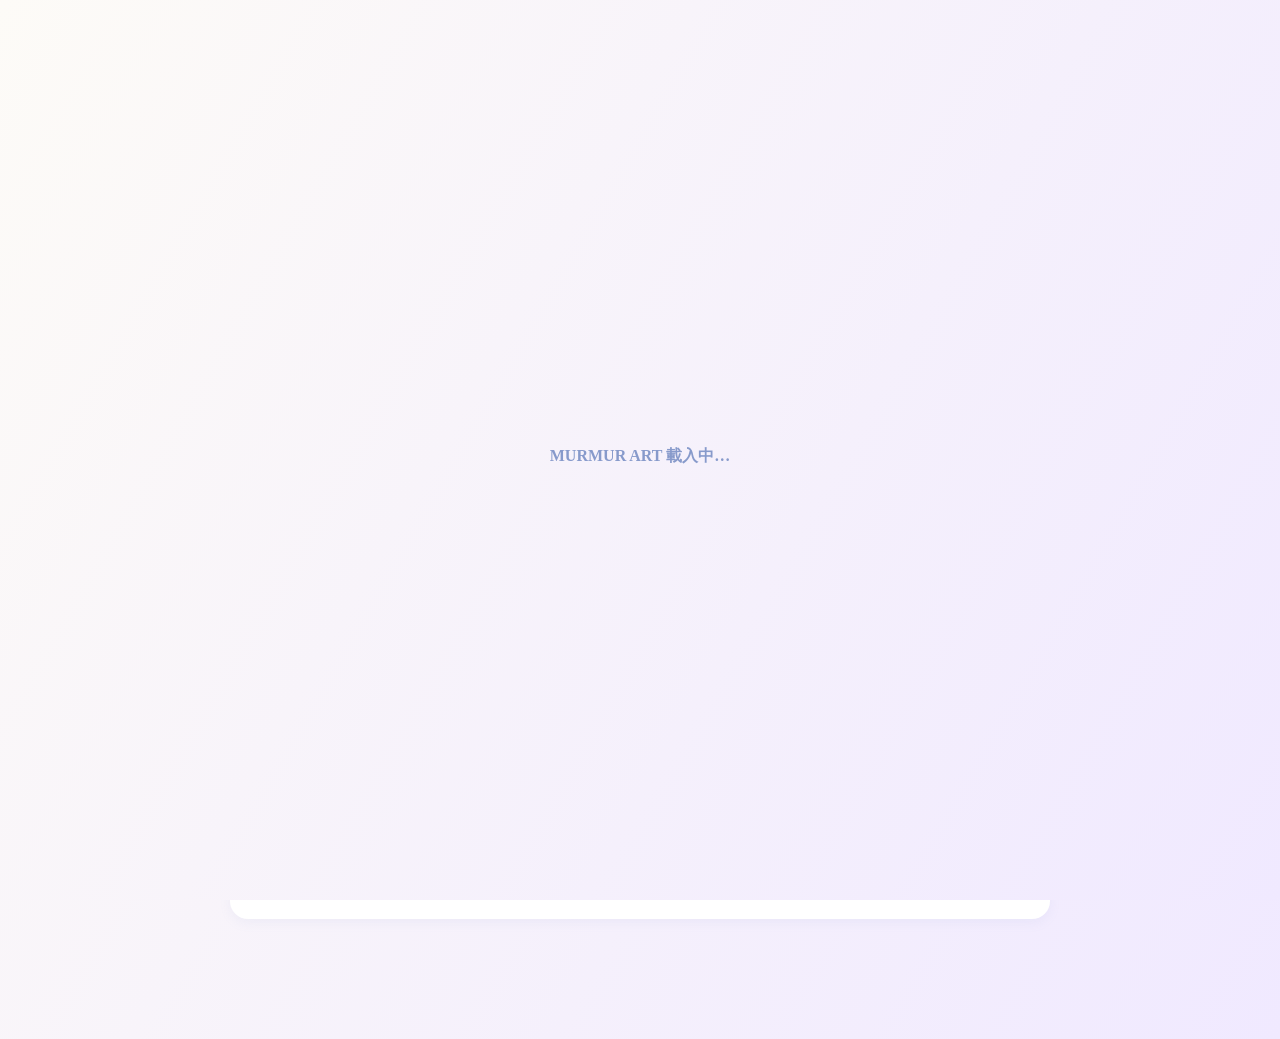
==== commit c841a104: "Update class.html" ====
--- a/class.html
+++ b/class.html
@@ -7,8 +7,13 @@
 <title>MURMUR ART 學生專區</title>
 <style>
 *{margin:0;padding:0;box-sizing:border-box;font-family:微軟正黑體,"Noto Sans TC"}
-body{background:linear-gradient(120deg,#fdfbf7,#f0e9ff);color:#444;padding-bottom:120px}
+body{background:linear-gradient(120deg,#fdfbf7,#f0e9ff);color:#444;padding-bottom:120px;overflow-x:hidden}
 .container{width:92%;max-width:820px;margin:0 auto}
+@keyframes bounce{0%,100%{transform:translateY(0)}50%{transform:translateY(-14px)}}
+@keyframes floaty{0%,100%{transform:translateY(0) translateX(0)}50%{transform:translateY(-26px) translateX(14px)}}
+@keyframes rise{from{transform:translateY(0);opacity:1}to{transform:translateY(-70px);opacity:0}}
+@keyframes fall{to{top:110vh;transform:rotate(720deg)}}
+.float-deco{position:fixed;opacity:.14;z-index:-1;animation:floaty 12s ease-in-out infinite;pointer-events:none}
 .header{text-align:center;padding:26px 0 18px}
 .site-logo{width:110px;display:block;margin:0 auto 10px}
 .logo{font-size:28px;color:#879acb;font-weight:bold;letter-spacing:1px}
@@ -16,7 +21,6 @@
 .tab-bar{display:flex;background:white;border-radius:16px;overflow:hidden;margin-bottom:15px;box-shadow:0 4px 14px #879acb22}
 .tab-item{flex:1;text-align:center;padding:13px;font-weight:bold;color:#888;cursor:pointer;transition:.2s}
 .tab-item.active{background:linear-gradient(120deg,#9aabdc,#879acb);color:white}
-/* 續課提醒大卡 */
 .renew-card{display:none;align-items:center;gap:12px;background:linear-gradient(120deg,#fff7e6,#ffe9d1);border:2px solid #ffc97a;border-radius:16px;padding:14px 16px;margin:12px 0;box-shadow:0 6px 16px #ffb35c33;flex-wrap:wrap}
 .renew-icon{font-size:28px}
 .renew-text{flex:1;min-width:160px}
@@ -24,7 +28,6 @@
 .renew-text span{font-size:12px;color:#a06a1e}
 .renew-btn{background:linear-gradient(120deg,#ffb35c,#ff9800);color:white;text-decoration:none;padding:10px 16px;border-radius:12px;font-size:13px;font-weight:bold;white-space:nowrap;box-shadow:0 4px 10px #ff980055}
 .next-class{background:linear-gradient(120deg,#eafbef,#d7f3e0);border:1px solid #b6e3c2;color:#2e8b57;padding:11px 15px;border-radius:14px;text-align:center;margin:12px 0;font-size:14px;font-weight:bold}
-/* 學生卡片 */
 .student-card{background:white;border-radius:20px;padding:24px 20px;text-align:center;margin-bottom:15px;box-shadow:0 8px 24px #879acb26;max-width:460px;margin-left:auto;margin-right:auto}
 .avatar-ring{width:96px;height:96px;border-radius:50%;margin:0 auto 12px;padding:4px;background:linear-gradient(135deg,#b3c5f0,#879acb,#cbb3f0)}
 .avatar-ring img{width:100%;height:100%;border-radius:50%;object-fit:cover;border:3px solid #fff;background:#fff}
@@ -37,15 +40,19 @@
 .progress-fill{height:100%;background:linear-gradient(90deg,#a3e0b8,#28a745);border-radius:8px;transition:width .6s}
 .left-line{margin-top:10px;font-size:14px;color:#555}
 .left-line b{font-size:22px;color:#ff9800}
-/* 標題 */
+.cert-btn{margin-top:12px;width:100%;padding:11px;border:none;border-radius:12px;background:linear-gradient(120deg,#cbb3f0,#879acb);color:#fff;font-size:14px;font-weight:bold;cursor:pointer;box-shadow:0 6px 14px #879acb55}
 .section{margin:25px 0}
 .title{font-size:20px;color:#879acb;margin-bottom:4px;text-align:center}
 .sub-title{text-align:center;color:#a49bb8;font-size:13px;margin-bottom:14px}
 .year-title{margin:26px 0 4px;color:#879acb;font-weight:bold;font-size:16px;text-align:center}
-/* 拍立得 */
+/* 當初vs現在 */
+.then-now{display:flex;align-items:center;justify-content:center;gap:14px;background:white;border-radius:18px;padding:16px;margin:10px auto;max-width:460px;box-shadow:0 6px 18px #879acb22}
+.tn-item{flex:1;text-align:center;cursor:pointer}
+.tn-item img{width:100%;height:130px;object-fit:cover;border-radius:12px;border:3px solid #e8edff}
+.tn-item span{display:block;margin-top:6px;font-size:12px;font-weight:bold;color:#7a6bb5}
+.tn-arrow{font-size:24px}
+/* 相簿格 */
 .art-grid{display:grid;grid-template-columns:repeat(auto-fill,minmax(185px,1fr));gap:30px;margin-top:20px;padding:14px 6px}
-.art-item{background:white;border-radius:14px;overflow:hidden;box-shadow:0 4px 10px #00000010}
-.art-item img{width:100%;height:220px;object-fit:cover}
 .art-card{position:relative;background:#fff;padding:10px 10px 42px;border-radius:3px;box-shadow:0 6px 18px rgba(0,0,0,.16);cursor:pointer;transition:transform .25s,box-shadow .25s}
 .art-card.rot-a{transform:rotate(-2.4deg)}
 .art-card.rot-b{transform:rotate(2deg)}
@@ -54,6 +61,17 @@
 .art-card::before{content:'';position:absolute;top:-11px;left:50%;transform:translateX(-50%) rotate(-2deg);width:76px;height:22px;background:rgba(135,154,203,.35);border-radius:2px}
 .art-card img{width:100%;height:190px;object-fit:cover;display:block}
 .art-cap{position:absolute;bottom:12px;left:0;right:0;text-align:center;font-size:12px;color:#8a7f9e;white-space:nowrap;overflow:hidden;text-overflow:ellipsis;padding:0 10px}
+.like-btn{position:absolute;top:4px;right:4px;z-index:5;border:none;background:rgba(255,255,255,.9);border-radius:50%;width:34px;height:34px;font-size:16px;cursor:pointer;box-shadow:0 2px 8px rgba(0,0,0,.15)}
+.heart-float{position:absolute;top:8px;right:12px;font-size:18px;animation:rise 1s ease-out forwards;pointer-events:none;z-index:6}
+/* 時間軸 */
+.timeline{position:relative;padding-left:30px;margin-top:18px}
+.timeline::before{content:'';position:absolute;left:9px;top:0;bottom:0;width:3px;background:#d5c8f0;border-radius:3px}
+.tl-item{position:relative;margin-bottom:24px;cursor:pointer}
+.tl-dot{position:absolute;left:-27px;top:4px;width:15px;height:15px;border-radius:50%;background:#879acb;border:3px solid #fff;box-shadow:0 0 0 2px #d5c8f0}
+.tl-date{font-size:13px;font-weight:bold;color:#7a6bb5;margin-bottom:6px}
+.tl-card{background:#fff;border-radius:14px;padding:10px;box-shadow:0 5px 14px rgba(0,0,0,.12)}
+.tl-card img{width:100%;height:200px;object-fit:cover;border-radius:8px}
+.tl-note{font-size:12px;color:#8a7f9e;margin-top:6px;text-align:center}
 /* 統計卡 */
 .stat-cards{display:flex;gap:12px;margin-bottom:15px}
 .stat-card{flex:1;background:white;border-radius:16px;padding:16px 10px;text-align:center;box-shadow:0 4px 12px #879acb1a}
@@ -62,11 +80,9 @@
 .sc-blue h4,.sc-blue h3{color:#879acb}
 .sc-green h4,.sc-green h3{color:#28a745}
 .sc-orange h4,.sc-orange h3{color:#ff9800}
-/* 課程過濾 */
 .course-filter{display:flex;gap:8px;margin:14px 0;flex-wrap:wrap;justify-content:center}
 .cf-btn{padding:8px 16px;border:none;border-radius:20px;background:#eef1fb;color:#555;cursor:pointer;font-size:13px}
 .cf-btn.active{background:#879acb;color:#fff}
-/* 課程表 */
 .course-table{width:100%;background:white;border-radius:16px;overflow:hidden;margin-top:15px;box-shadow:0 4px 12px #879acb15;border-collapse:separate;border-spacing:0}
 .course-table th{background:linear-gradient(120deg,#9aabdc,#879acb);color:white;padding:12px;text-align:left;font-size:14px}
 .course-table td{padding:12px;border-bottom:1px solid #f0f2fb;font-size:14px}
@@ -78,7 +94,6 @@
 .status-leave{background:#dc3545}
 .status-absent{background:#333}
 .status-holiday{background:#17a2b8}
-/* 作品放大（畫廊感）*/
 .preview{position:fixed;top:0;left:0;width:100%;height:100%;background:rgba(20,15,40,.9);backdrop-filter:blur(4px);display:none;justify-content:center;align-items:center;padding:20px;z-index:999}
 .preview img{max-width:95%;max-height:74vh;border-radius:14px;object-fit:contain;display:block;margin:0 auto;box-shadow:0 20px 60px rgba(0,0,0,.5)}
 .close{position:absolute;top:20px;right:24px;font-size:30px;color:white;cursor:pointer}
@@ -90,8 +105,17 @@
 .preview-bar{position:absolute;top:20px;left:20px;display:flex;gap:10px;flex-wrap:wrap}
 .pv-btn{border:none;background:rgba(255,255,255,.92);color:#555;padding:10px 14px;border-radius:10px;font-size:13px;font-weight:bold;cursor:pointer;box-shadow:0 4px 12px rgba(0,0,0,.3)}
 .pv-ig{background:linear-gradient(120deg,#cbb3f0,#879acb);color:#fff}
+.ed-sec{font-size:13px;color:#879acb;font-weight:bold;margin:12px 0 6px}
+.theme-row{display:flex;gap:8px;flex-wrap:wrap}
+.theme-btn{padding:8px 12px;border:2px solid #e8edff;border-radius:10px;background:#fff;color:#666;font-size:13px;cursor:pointer}
+.theme-btn.active{border-color:#879acb;color:#879acb;font-weight:bold}
+.bg-btn{width:34px;height:34px;border-radius:50%;border:3px solid #fff;box-shadow:0 0 0 2px #e8edff;cursor:pointer;padding:0}
+.bg-btn.active{box-shadow:0 0 0 3px #879acb}
+.sticker-row{display:flex;gap:6px;flex-wrap:wrap;margin-bottom:4px}
+.sticker-btn{font-size:22px;background:#f8f9ff;border:none;border-radius:10px;padding:6px 10px;cursor:pointer}
+.sticker-btn:hover{background:#e8edff}
+.ed-input{width:100%;padding:10px 12px;border:2px solid #e8edff;border-radius:10px;font-size:14px}
 .reminder{background:#fff3cd;color:#ff9800;padding:10px 15px;border-radius:12px;text-align:center;margin:12px 0;font-size:14px}
-/* 底部按鈕 */
 .bottom-bar{display:flex;gap:12px;justify-content:center;margin:25px 0;flex-wrap:wrap}
 .bottom-btn{padding:12px 20px;border:none;border-radius:14px;color:white;font-size:15px;font-weight:bold;cursor:pointer;box-shadow:0 6px 14px rgba(0,0,0,.15);transition:transform .15s}
 .bottom-btn:hover{transform:translateY(-2px)}
@@ -113,6 +137,13 @@
 <script src="https://www.gstatic.com/firebasejs/10.7.1/firebase-firestore-compat.js"></script>
 </head>
 <body>
+<div id="splash" style="position:fixed;inset:0;background:linear-gradient(120deg,#fdfbf7,#f0e9ff);z-index:9999;display:flex;flex-direction:column;justify-content:center;align-items:center;transition:opacity .5s">
+<img src="logo.png" onerror="this.style.display='none'" style="width:120px;animation:bounce 1s infinite">
+<div style="color:#879acb;font-weight:bold;margin-top:12px">MURMUR ART 載入中…</div>
+</div>
+<div class="float-deco" style="top:12%;left:4%;font-size:44px">☁️</div>
+<div class="float-deco" style="top:38%;right:5%;font-size:34px;animation-delay:-4s">☁️</div>
+<div class="float-deco" style="bottom:18%;left:8%;font-size:38px;animation-delay:-8s">🎨</div>
 <div class="container">
 <div class="header">
 <img src="logo.png" class="site-logo" onerror="this.style.display='none'" alt="MURMUR ART">
@@ -129,7 +160,6 @@
 <a class="renew-btn" href="https://wa.me/67480066" target="_blank">💬 立即續課</a>
 </div>
 <div id="nextClass" class="next-class" style="display:none"></div>
-<!-- 頁面1 -->
 <div id="page1">
 <div class="student-card" id="studentCard">
 <div class="avatar-ring"><img id="avatar" src=""></div>
@@ -142,15 +172,19 @@
 <div class="progress-bar"><div class="progress-fill" id="progressFill" style="width:0%"></div></div>
 <div class="left-line">✏️ 剩餘 <b id="leftNum">0</b> 堂</div>
 </div>
+<button class="cert-btn" onclick="makeCertificate()">🎓 產生成長證書</button>
 <div class="info" id="lastClass" style="display:none;margin-top:10px;color:#879acb"></div>
 </div>
 <div class="section">
 <div class="title">🖼️ 學生成長回憶錄</div>
 <div class="sub-title">每一幅畫，都是孩子成長的足跡 ✨</div>
+<div style="display:flex;justify-content:center;gap:8px;margin-bottom:6px">
+<button class="theme-btn active" id="viewGrid" onclick="setArtView('grid')">🖼️ 相簿</button>
+<button class="theme-btn" id="viewTl" onclick="setArtView('tl')">📜 時間軸</button>
+</div>
 <div id="artWrap"></div>
 </div>
 </div>
-<!-- 頁面2 -->
 <div id="page2" style="display:none;">
 <div class="section">
 <div class="title">📅 課程進度一覽</div>
@@ -166,15 +200,12 @@
 <button class="cf-btn" data-f="completed" onclick="setCourseFilter('completed')">✅ 已上課</button>
 </div>
 <table class="course-table">
-<thead>
-<tr><th>日期</th><th>時間</th><th>狀態</th></tr>
-</thead>
+<thead><tr><th>日期</th><th>時間</th><th>狀態</th></tr></thead>
 <tbody id="courseTableBody"></tbody>
 </table>
 <div id="coursePagination" class="pagination"></div>
 </div>
 </div>
-<!-- 底部多彩按鈕 -->
 <div class="bottom-bar">
 <button class="bottom-btn btn-green" onclick="switchTab(2)">📅 課程</button>
 <button class="bottom-btn btn-orange" onclick="window.open('https://wa.me/67480066','_blank')">💬 聯絡老師</button>
@@ -187,30 +218,46 @@
 <a href="https://www.facebook.com/share/1DMkDrhF65/?mibextid=wwXIfr" target="_blank">FB</a>
 <a href="https://wa.me/67480066" target="_blank">WA</a>
 </div>
-<div class="rule">
-請假請提前一天聯絡老師，缺席將不予補課<br>謝謝配合 😊
-</div>
+<div class="rule">請假請提前一天聯絡老師，缺席將不予補課<br>謝謝配合 😊</div>
 </div>
 </div>
 <div class="preview" id="preview">
 <span class="close" onclick="closePreview()">&times;</span>
 <div class="preview-bar">
 <button class="pv-btn" onclick="downloadArt()">📥 儲存原圖</button>
-<button class="pv-btn pv-ig" onclick="shareArt()">🎨 產生 IG 分享圖</button>
+<button class="pv-btn pv-ig" onclick="openShare()">🎨 DIY IG 分享圖</button>
 </div>
 <button class="prev" onclick="prevArt()">&lt;</button>
 <img id="previewImg">
 <button class="next" onclick="nextArt()">&gt;</button>
 <div class="img-date" id="previewDate"></div>
 </div>
+<div id="shareModal" style="display:none;position:fixed;top:0;left:0;width:100%;height:100%;background:rgba(20,15,40,.92);z-index:1000;overflow-y:auto;padding:15px">
+<div style="max-width:560px;margin:0 auto;background:#fff;border-radius:18px;padding:16px;position:relative">
+<span style="position:absolute;top:10px;right:14px;font-size:26px;color:#777;cursor:pointer" onclick="closeShare()">&times;</span>
+<h3 style="color:#879acb;text-align:center;margin-bottom:10px">🎨 DIY 你嘅 IG 分享圖</h3>
+<canvas id="shareCanvas" width="1080" height="1350" style="width:100%;border-radius:12px;box-shadow:0 8px 24px rgba(0,0,0,.25);touch-action:none;display:block"></canvas>
+<div class="ed-sec">🖼️ 框框形狀</div><div class="theme-row" id="shapeRow"></div>
+<div class="ed-sec">🎨 背景顏色／圖案</div><div class="theme-row" id="bgRow"></div>
+<div class="ed-sec">✨ 小裝飾</div><div class="theme-row" id="decoRow"></div>
+<div class="ed-sec">🖊️ 文字顏色</div><div class="theme-row" id="capRow"></div>
+<div class="ed-sec">⭐ 貼紙（加咗可以喺圖上拖動）</div><div id="stickerCats"></div>
+<div style="display:flex;gap:8px;margin-top:8px;align-items:center">
+<input id="stickerSize" type="range" min="60" max="300" value="120" style="flex:1" oninput="changeStickerSize(this.value)">
+<input id="stickerRot" type="range" min="-180" max="180" value="0" style="flex:1" oninput="changeStickerRot(this.value)">
+<button class="pv-btn" style="box-shadow:none" onclick="deleteSticker()">🗑️</button>
+</div>
+<div style="font-size:11px;color:#999;margin-top:4px">左拉桿＝大小　右拉桿＝旋轉</div>
+<div class="ed-sec">✍️ 寫句說話</div>
+<input class="ed-input" id="shareMsg" maxlength="30" placeholder="例如：寶貝第一幅水彩！" oninput="shareState.message=this.value;drawCard()">
+<div style="display:flex;gap:10px;margin-top:14px">
+<button class="pv-btn" style="flex:1;box-shadow:none" onclick="saveShareImage()">💾 儲存分享圖</button>
+<button class="pv-btn pv-ig" style="flex:1" onclick="shareShareImage()">📤 分享到 IG</button>
+</div>
+</div>
+</div>
 <script>
-const firebaseConfig = {
-apiKey:"AIzaSyBqUEh-MjMZ5Gj2gaFJpKffrDmvP9l7Slo",
-authDomain:"murmurart-8f6cc.firebaseapp.com",
-projectId:"murmurart-8f6cc",
-messagingSenderId:"205741159610",
-appId:"1:205741159610:web:624b7ca35c04e6e09a7e83"
-};
+const firebaseConfig={apiKey:"AIzaSyBqUEh-MjMZ5Gj2gaFJpKffrDmvP9l7Slo",authDomain:"murmurart-8f6cc.firebaseapp.com",projectId:"murmurart-8f6cc",messagingSenderId:"205741159610",appId:"1:205741159610:web:624b7ca35c04e6e09a7e83"};
 if (!firebase.apps.length) firebase.initializeApp(firebaseConfig);
 const db = firebase.firestore();
 const params = new URLSearchParams(window.location.search);
@@ -221,9 +268,10 @@
 let allCourses = [];
 let currentArtIndex = 0;
 let courseFilter = 'all';
-// 課堂權重（2節課＝2堂），同老師端一致
+let artView = 'grid';
 function lessonWeight(c){return (parseInt(c.duration)||75)>=150?2:1;}
 function getBadge(done){if(done>=24)return '🏆 24堂小大師';if(done>=12)return '🌟 12堂小畫家';if(done>=4)return '🎨 4堂小學徒';return '🌱 新晉小畫家';}
+function confetti(){const cols=['#879acb','#cbb3f0','#f0b3d8','#ffc107','#28a745','#ff7272'];for(let i=0;i<26;i++){const d=document.createElement('div');d.style.cssText=`position:fixed;top:-20px;left:${Math.random()*100}vw;width:10px;height:14px;background:${cols[i%6]};z-index:10001;border-radius:3px;animation:fall ${1.2+Math.random()}s linear forwards;transform:rotate(${Math.random()*360}deg)`;document.body.appendChild(d);setTimeout(()=>d.remove(),2600);}}
 function switchTab(num){
 document.querySelectorAll('.tab-item').forEach(t=>t.classList.remove('active'));
 document.querySelectorAll('.tab-item')[num-1].classList.add('active');
@@ -260,31 +308,24 @@
 const sorted=[...allCourses].sort((a,b)=>{
 if(a.status==='pending'&&b.status!=='pending')return -1;
 if(a.status!=='pending'&&b.status==='pending')return 1;
-return new Date(a.date)-new Date(b.date);
-});
+return new Date(a.date)-new Date(b.date);});
 if(courseFilter==='pending')return sorted.filter(c=>c.status==='pending');
 if(courseFilter==='completed')return sorted.filter(c=>c.status==='completed'||c.status==='absent');
-return sorted;
-}
+return sorted;}
 function renderCoursePage(){
 const sorted=getFilteredCourses();
 const totalPage=Math.max(1,Math.ceil(sorted.length/PER_PAGE));
-const start=(coursePage-1)*PER_PAGE;
-const end=start+PER_PAGE;
-const show=sorted.slice(start,end);
-const tbody=document.getElementById('courseTableBody');
-tbody.innerHTML='';
+const start=(coursePage-1)*PER_PAGE;const end=start+PER_PAGE;const show=sorted.slice(start,end);
+const tbody=document.getElementById('courseTableBody');tbody.innerHTML='';
 const statusMap={pending:'status-wait',completed:'status-ok',leave:'status-leave',absent:'status-absent',holiday:'status-holiday'};
 const statusText={pending:'未完成',completed:'已完成',leave:'請假',absent:'缺席',holiday:'假期'};
 let splitShown=(courseFilter!=='all');
 show.forEach(c=>{
 if(courseFilter==='all'&&!splitShown&&c.status!=='pending'){tbody.innerHTML+=`<tr class="split-row"><td colspan="3">✅ 已上課／歷史記錄</td></tr>`;splitShown=true;}
-tbody.innerHTML+=`<tr><td>${c.date}（${getWeek(c.date)}）</td><td>${formatTime(c.time,c.duration)}</td><td><span class="status-badge ${statusMap[c.status]}">${statusText[c.status]}</span></td></tr>`;
-});
+tbody.innerHTML+=`<tr><td>${c.date}（${getWeek(c.date)}）</td><td>${formatTime(c.time,c.duration)}</td><td><span class="status-badge ${statusMap[c.status]}">${statusText[c.status]}</span></td></tr>`;});
 if(sorted.length===0)tbody.innerHTML=`<tr><td colspan="3" style="text-align:center;color:#999">沒有符合的課程</td></tr>`;
 const p=document.getElementById('coursePagination');
-p.innerHTML=`<button class="page-btn" onclick="changeCoursePage(${coursePage-1})" ${coursePage<=1?'disabled':''}>上一頁</button><span class="page-info">第 ${coursePage} / ${totalPage} 頁</span><button class="page-btn" onclick="changeCoursePage(${coursePage+1})" ${coursePage>=totalPage?'disabled':''}>下一頁</button>`;
-}
+p.innerHTML=`<button class="page-btn" onclick="changeCoursePage(${coursePage-1})" ${coursePage<=1?'disabled':''}>上一頁</button><span class="page-info">第 ${coursePage} / ${totalPage} 頁</span><button class="page-btn" onclick="changeCoursePage(${coursePage+1})" ${coursePage>=totalPage?'disabled':''}>下一頁</button>`;}
 function changeCoursePage(p){if(p<1) return;const total=Math.max(1,Math.ceil(getFilteredCourses().length/PER_PAGE));if(p>total) return;coursePage=p;renderCoursePage();}
 async function loadCourses(){
 const snap = await db.collection('courses').where('studentId','==',sid).get();
@@ -307,64 +348,197 @@
 if(left<2){document.getElementById('reminderBox').style.display='flex';}
 coursePage=1;renderCoursePage();
 }
+// ===== 作品：愛心＋雙檢視＋當初vs現在 =====
+function getLikes(){try{return JSON.parse(localStorage.getItem('murmur_likes')||'{}')}catch(e){return{}}}
+function likeArt(btn,id){const L=getLikes();const on=!L[id];if(on)L[id]=1;else delete L[id];localStorage.setItem('murmur_likes',JSON.stringify(L));btn.innerText=on?'❤️':'🤍';if(on){const f=document.createElement('span');f.className='heart-float';f.innerText='❤️';btn.parentElement.appendChild(f);setTimeout(()=>f.remove(),1000);}}
+function setArtView(v){artView=v;document.getElementById('viewGrid').classList.toggle('active',v==='grid');document.getElementById('viewTl').classList.toggle('active',v==='tl');renderArtView();}
 async function loadArt(){
 const snap=await db.collection('artworks').where('studentId','==',sid).get();
-const wrap=document.getElementById('artWrap');wrap.innerHTML='';const arts=[];snap.forEach(d=>arts.push({id:d.id,...d.data()}));
+const arts=[];snap.forEach(d=>arts.push({id:d.id,...d.data()}));
 arts.sort((a,b)=>new Date(b.createDate)-new Date(a.createDate));
+for(const a of arts){a._url=await getDirectImageUrl(a.imageUrl);}
 window.arts=arts;
+renderArtView();
+}
+function renderArtView(){
+const wrap=document.getElementById('artWrap');wrap.innerHTML='';
+const arts=window.arts||[];
 if(arts.length===0){wrap.innerHTML='<p style="text-align:center;color:#999;padding:20px">還沒有作品，加油！🎨</p>';return;}
+const L=getLikes();
+if(arts.length>=2){
+wrap.innerHTML+=`<div class="then-now"><div class="tn-item" onclick="showPreview(${arts.length-1})"><img src="${arts[arts.length-1]._url}"><span>當初 🌱</span></div><div class="tn-arrow">➡️</div><div class="tn-item" onclick="showPreview(0)"><img src="${arts[0]._url}"><span>現在 🌟</span></div></div>`;
+}
+if(artView==='grid'){
 const groups={};arts.forEach((a,i)=>{const y=(a.createDate||'').slice(0,4)||'其他';(groups[y]=groups[y]||[]).push(i);});
 const rots=['rot-a','rot-b','rot-c'];
-const years=Object.keys(groups).sort((a,b)=>b.localeCompare(a));
-for(const y of years){
+for(const y of Object.keys(groups).sort((a,b)=>b.localeCompare(a))){
 let html=`<div class="year-title">🗓️ ${y} 年 · ${groups[y].length} 幅作品</div><div class="art-grid">`;
-for(let j=0;j<groups[y].length;j++){
-const idx=groups[y][j];const item=arts[idx];const img=await getDirectImageUrl(item.imageUrl);
-html+=`<div class="art-card ${rots[j%3]}" onclick="showPreview(${idx})"><img src="${img}" onerror="this.src='https://via.placeholder.com/180x220'"><div class="art-cap">📅 ${item.createDate}${item.note?' · '+item.note:''}</div></div>`;
-}
-html+='</div>';wrap.innerHTML+=html;
-}
-}
-async function showPreview(i){currentArtIndex=i;const item=window.arts[i];const url=await getDirectImageUrl(item.imageUrl);document.getElementById('previewImg').src=url;document.getElementById('previewDate').innerText=item.createDate+(item.note?' · '+item.note:'');document.getElementById('preview').style.display='flex';}
+groups[y].forEach((idx,j)=>{const item=arts[idx];
+html+=`<div class="art-card ${rots[j%3]}" onclick="showPreview(${idx})"><button class="like-btn" onclick="event.stopPropagation();likeArt(this,'${item.id}')">${L[item.id]?'❤️':'🤍'}</button><img src="${item._url}" onerror="this.src='https://via.placeholder.com/180x220'"><div class="art-cap">📅 ${item.createDate}${item.note?' · '+item.note:''}</div></div>`;});
+wrap.innerHTML+=html+'</div>';
+}
+}else{
+let html='<div class="timeline">';
+arts.forEach((item,idx)=>{html+=`<div class="tl-item" onclick="showPreview(${idx})"><div class="tl-dot"></div><div class="tl-date">📅 ${item.createDate}</div><div class="tl-card"><img src="${item._url}" onerror="this.src='https://via.placeholder.com/180x220'"><div class="tl-note">${item.note||''}</div></div></div>`;});
+wrap.innerHTML+=html+'</div>';
+}
+}
+async function showPreview(i){currentArtIndex=i;const item=window.arts[i];document.getElementById('previewImg').src=item._url||await getDirectImageUrl(item.imageUrl);document.getElementById('previewDate').innerText=item.createDate+(item.note?' · '+item.note:'');document.getElementById('preview').style.display='flex';}
 function closePreview(){document.getElementById('preview').style.display='none';}
 function prevArt(){if(currentArtIndex<=0) return;currentArtIndex--;showPreview(currentArtIndex);}
 function nextArt(){if(currentArtIndex>=window.arts.length-1) return;currentArtIndex++;showPreview(currentArtIndex);}
-// ===== 儲存／IG 分享 =====
 function loadImg(src){return new Promise((res,rej)=>{const im=new Image();im.crossOrigin='anonymous';im.onload=()=>res(im);im.onerror=()=>rej(new Error('img'));im.src=src;});}
-function drawContain(ctx,img,x,y,w,h){const r=Math.min(w/img.width,h/img.height);const iw=img.width*r,ih=img.height*r;ctx.drawImage(img,x+(w-iw)/2,y+(h-ih)/2,iw,ih);}
 async function downloadArt(){
 const item=window.arts[currentArtIndex];if(!item)return;
-const url=await getDirectImageUrl(item.imageUrl);
+const url=item._url||await getDirectImageUrl(item.imageUrl);
 try{const res=await fetch(url,{mode:'cors'});const blob=await res.blob();const a=document.createElement('a');a.href=URL.createObjectURL(blob);a.download=`MurmurArt_${item.createDate||'作品'}.jpg`;a.click();setTimeout(()=>URL.revokeObjectURL(a.href),5000);}
 catch(e){window.open(url,'_blank');alert('已開新分頁顯示圖片，可長按或右鍵儲存');}
 }
-async function shareArt(){
-const item=window.arts[currentArtIndex];if(!item)return;
-const stuName=document.getElementById('name').innerText||'小畫家';
-try{
-const img=await loadImg(await getDirectImageUrl(item.imageUrl));
+// ===== 成長證書 =====
+async function makeCertificate(){
+const name=document.getElementById('name').innerText||'小畫家';
 let logo=null;try{logo=await loadImg('logo.png');}catch(e){}
+const done=document.getElementById('doneCourse').innerText;
+const totalArt=(window.arts||[]).length;
+const badge=document.getElementById('badge').innerText;
 const W=1080,H=1350;const cv=document.createElement('canvas');cv.width=W;cv.height=H;const ctx=cv.getContext('2d');
 ctx.fillStyle='#fdfbf7';ctx.fillRect(0,0,W,H);
-ctx.fillStyle='#879acb';ctx.fillRect(0,0,W,140);ctx.fillRect(0,H-200,W,200);
-ctx.textBaseline='middle';
-if(logo){ctx.save();ctx.beginPath();ctx.arc(85,70,50,0,Math.PI*2);ctx.fillStyle='#fff';ctx.fill();ctx.clip();ctx.drawImage(logo,35,20,100,100);ctx.restore();ctx.fillStyle='#fff';ctx.font='bold 46px sans-serif';ctx.fillText('MURMUR ART',160,72);}
-else{ctx.fillStyle='#fff';ctx.font='bold 46px sans-serif';ctx.fillText('MURMUR ART',60,72);}
-const area={x:80,y:180,w:W-160,h:H-180-260};
-ctx.save();ctx.shadowColor='rgba(0,0,0,.25)';ctx.shadowBlur=30;ctx.fillStyle='#fff';ctx.fillRect(area.x-22,area.y-22,area.w+44,area.h+44);ctx.restore();
-drawContain(ctx,img,area.x,area.y,area.w,area.h);
-ctx.fillStyle='#fff';ctx.font='bold 54px sans-serif';ctx.textBaseline='alphabetic';ctx.fillText(`${stuName} 的小畫廊`,60,H-110);
-ctx.font='32px sans-serif';ctx.fillText(`${item.createDate||''} ｜ @murmur_artstudio`,60,H-55);
-let blob;
-try{blob=await new Promise((res,rej)=>cv.toBlob(b=>b?res(b):rej(new Error('blob')),'image/jpeg',0.92));}
-catch(e){alert('此圖片不開放合成，改儲存原圖');downloadArt();return;}
-const file=new File([blob],`MurmurArt_${item.createDate||'share'}.jpg`,{type:'image/jpeg'});
-if(navigator.canShare&&navigator.canShare({files:[file]})){try{await navigator.share({files:[file],title:'MURMUR ART 作品'});}catch(e){}}
-else{const a=document.createElement('a');a.href=URL.createObjectURL(blob);a.download=file.name;a.click();setTimeout(()=>URL.revokeObjectURL(a.href),5000);alert('IG 分享圖已儲存！去 IG 貼文分享吧 📸');}
-}catch(e){alert('產生分享圖失敗，改儲存原圖');downloadArt();}
-}
+ctx.strokeStyle='#879acb';ctx.lineWidth=14;roundRect(ctx,50,50,W-100,H-100,40);ctx.stroke();
+ctx.strokeStyle='#cbb3f0';ctx.lineWidth=4;ctx.setLineDash([14,10]);roundRect(ctx,85,85,W-170,H-170,30);ctx.stroke();ctx.setLineDash([]);
+if(logo)drawLogoCircle(ctx,logo,W/2,230,95);
+ctx.textAlign='center';ctx.textBaseline='alphabetic';
+ctx.fillStyle='#879acb';ctx.font='bold 62px sans-serif';ctx.fillText('MURMUR ART 成長證書',W/2,430);
+ctx.fillStyle='#555';ctx.font='bold 88px sans-serif';ctx.fillText(name,W/2,570);
+ctx.fillStyle='#7a6bb5';ctx.font='42px sans-serif';ctx.fillText(`獲得 ${badge} 稱號`,W/2,670);
+ctx.fillStyle='#888';ctx.font='34px sans-serif';
+ctx.fillText(`已完成 ${done} 堂課程 ・ 創作 ${totalArt} 幅作品`,W/2,750);
+ctx.fillText('特發此證，以資鼓勵 🎨',W/2,830);
+const t=new Date();ctx.fillStyle='#999';ctx.font='30px sans-serif';
+ctx.fillText(`${t.getFullYear()} 年 ${t.getMonth()+1} 月 ${t.getDate()} 日`,W/2,H-260);
+ctx.fillStyle='#879acb';ctx.font='bold 34px sans-serif';ctx.fillText('MURMUR ART STUDIO',W/2,H-180);
+confetti();
+exportCanvas(cv,async blob=>{
+const file=new File([blob],`MurmurArt_證書_${name}.jpg`,{type:'image/jpeg'});
+if(navigator.canShare&&navigator.canShare({files:[file]})){try{await navigator.share({files:[file],title:'MURMUR ART 成長證書'});return;}catch(e){}}
+const a=document.createElement('a');a.href=URL.createObjectURL(blob);a.download=file.name;a.click();setTimeout(()=>URL.revokeObjectURL(a.href),5000);
+alert('🎓 證書已儲存！');
+});
+}
+// ===== DIY IG 分享圖 =====
+let shareState=null;
+const SHAPES=[{id:'round',name:'🔵 圓潤'},{id:'square',name:'⬜ 方形'},{id:'arch',name:'⛩️ 拱門'},{id:'circle',name:'⭕ 圓形'},{id:'heart',name:'❤️ 愛心'},{id:'star',name:'⭐ 星星'},{id:'cloud',name:'☁️ 雲朵'}];
+const BGS=[
+{id:'lav',c:'#efeaf8'},{id:'cream',c:'#fdfbf7'},{id:'mint',c:'#e6f7ee'},{id:'peach',c:'#fff1e6'},
+{id:'pink',c:'#ffeef5'},{id:'sky',c:'#e8f1ff'},{id:'lemon',c:'#fffbe6'},
+{id:'stripes',c:'#f4f1fb',p:'stripes'},{id:'starsbg',c:'#f0f4ff',p:'stars'},
+{id:'gradP',g:['#9aabdc','#cbb3f0']},{id:'gradS',g:['#ffd3a5','#fd9bb0']},{id:'gradM',g:['#a8e6cf','#879acb']}
+];
+const DECOS=[{id:'none',name:'✖ 無'},{id:'dots',name:'☁️ 雲點'},{id:'tape',name:'🎀 膠帶'}];
+const CAPS=[{id:'auto',c:null,css:'linear-gradient(135deg,#888,#fff)'},{id:'c1',c:'#555'},{id:'c2',c:'#879acb'},{id:'c3',c:'#e07b00'},{id:'c4',c:'#d63384'},{id:'c5',c:'#28a745'},{id:'c6',c:'#ffffff'}];
+const STICKER_CATS=[
+{name:'得意',list:['😍','🥰','😎','🤩','😜','','😇','🥳']},
+{name:'動物',list:['🐱','','🐰','','🐻','','🦄','','🐵','','🐢','🐙']},
+{name:'食物',list:['🍓','🍭','🍩','🧁','','🎂','','🍊','','🍿']},
+{name:'自然',list:['⭐','🌟','✨','🌈','☀️','🌙','❄️','','🌼','🌻','🍀','']},
+{name:'愛心',list:['❤️','🧡','💛','💚','💙','💜','💖','💗','💝','💘']},
+{name:'畫室',list:['🎨','️','✏️','🖍️','📐','','🥇','','🎊','','👏','💪']},
+{name:'聖誕',list:['🎄','🎅','🎁','⛄','️','🔔','🦌','🤶']},
+{name:'新年',list:['🧧','','🎆','🎇','🎊','🍊','💰','🥟']}
+];
+function buildShareUI(){
+const sr=document.getElementById('shapeRow');sr.innerHTML='';
+SHAPES.forEach(t=>{sr.innerHTML+=`<button class="theme-btn ${shareState.shape===t.id?'active':''}" onclick="setShape('${t.id}')">${t.name}</button>`;});
+const br=document.getElementById('bgRow');br.innerHTML='';
+BGS.forEach(b=>{const bg=b.g?`linear-gradient(135deg,${b.g[0]},${b.g[1]})`:b.c;br.innerHTML+=`<button class="bg-btn ${shareState.bg===b.id?'active':''}" style="background:${bg}" onclick="setBg('${b.id}')"></button>`;});
+const dr=document.getElementById('decoRow');dr.innerHTML='';
+DECOS.forEach(t=>{dr.innerHTML+=`<button class="theme-btn ${shareState.deco===t.id?'active':''}" onclick="setDeco('${t.id}')">${t.name}</button>`;});
+const cr=document.getElementById('capRow');cr.innerHTML='';
+CAPS.forEach(t=>{cr.innerHTML+=`<button class="bg-btn ${shareState.cap===t.id?'active':''}" style="background:${t.css||t.c}" onclick="setCap('${t.id}')"></button>`;});
+const sc=document.getElementById('stickerCats');sc.innerHTML='';
+STICKER_CATS.forEach(c=>{let h=`<div style="font-size:11px;color:#999;margin:6px 0 4px">${c.name}</div><div class="sticker-row">`;c.list.forEach(e=>{h+=`<button class="sticker-btn" onclick="addSticker('${e}')">${e}</button>`;});sc.innerHTML+=h+'</div>';});
+}
+async function openShare(){
+const item=window.arts[currentArtIndex];if(!item)return;
+let img;
+try{img=await loadImg(item._url||await getDirectImageUrl(item.imageUrl));}catch(e){alert('此圖片不支援合成，請改用 📥 儲存原圖');return;}
+let logo=null;try{logo=await loadImg('logo.png');}catch(e){}
+shareState={img,logo,shape:'round',bg:'lav',deco:'dots',cap:'auto',stickers:[],sel:-1,drag:null,message:(document.getElementById('name').innerText||'小畫家')+' 的小畫廊',item};
+document.getElementById('shareMsg').value=shareState.message;
+buildShareUI();
+document.getElementById('shareModal').style.display='block';
+drawCard();
+}
+function closeShare(){document.getElementById('shareModal').style.display='none';}
+function setShape(t){shareState.shape=t;buildShareUI();drawCard();}
+function setBg(t){shareState.bg=t;buildShareUI();drawCard();}
+function setDeco(t){shareState.deco=t;buildShareUI();drawCard();}
+function setCap(t){shareState.cap=t;buildShareUI();drawCard();}
+function addSticker(e){shareState.stickers.push({e,x:540,y:560,size:120,rot:0});shareState.sel=shareState.stickers.length-1;document.getElementById('stickerSize').value=120;document.getElementById('stickerRot').value=0;drawCard();}
+function changeStickerSize(v){if(shareState&&shareState.sel>=0){shareState.stickers[shareState.sel].size=parseInt(v);drawCard();}}
+function changeStickerRot(v){if(shareState&&shareState.sel>=0){shareState.stickers[shareState.sel].rot=parseInt(v);drawCard();}}
+function deleteSticker(){if(shareState&&shareState.sel>=0){shareState.stickers.splice(shareState.sel,1);shareState.sel=-1;drawCard();}}
+(function(){
+const cv=document.getElementById('shareCanvas');
+function pos(ev){const r=cv.getBoundingClientRect();const p=ev.touches?ev.touches[0]:ev;return {x:(p.clientX-r.left)*cv.width/r.width,y:(p.clientY-r.top)*cv.height/r.height};}
+function down(ev){if(!shareState)return;const {x,y}=pos(ev);
+for(let i=shareState.stickers.length-1;i>=0;i--){const s=shareState.stickers[i];if(Math.abs(x-s.x)<s.size/2&&Math.abs(y-s.y)<s.size/2){shareState.sel=i;shareState.drag={dx:x-s.x,dy:y-s.y};document.getElementById('stickerSize').value=s.size;document.getElementById('stickerRot').value=s.rot||0;drawCard();ev.preventDefault();return;}}
+shareState.sel=-1;drawCard();}
+function move(ev){if(!shareState||!shareState.drag||shareState.sel<0)return;const {x,y}=pos(ev);const s=shareState.stickers[shareState.sel];s.x=x-shareState.drag.dx;s.y=y-shareState.drag.dy;drawCard();ev.preventDefault();}
+function up(){if(shareState)shareState.drag=null;}
+cv.addEventListener('mousedown',down);cv.addEventListener('mousemove',move);window.addEventListener('mouseup',up);
+cv.addEventListener('touchstart',down,{passive:false});cv.addEventListener('touchmove',move,{passive:false});window.addEventListener('touchend',up);
+})();
+function roundRect(ctx,x,y,w,h,r){ctx.beginPath();ctx.moveTo(x+r,y);ctx.arcTo(x+w,y,x+w,y+h,r);ctx.arcTo(x+w,y+h,x,y+h,r);ctx.arcTo(x,y+h,x,y,r);ctx.arcTo(x,y,x+w,y,r);ctx.closePath();}
+function shapePath(ctx,shape,x,y,w,h){
+if(shape==='square')roundRect(ctx,x,y,w,h,18);
+else if(shape==='round')roundRect(ctx,x,y,w,h,70);
+else if(shape==='circle'){ctx.beginPath();ctx.arc(x+w/2,y+h/2,Math.min(w,h)/2,0,Math.PI*2);}
+else if(shape==='arch'){ctx.beginPath();const r=w/2,rb=Math.min(30,h/4);ctx.moveTo(x,y+r);ctx.arc(x+r,y+r,r,Math.PI,0);ctx.lineTo(x+w,y+h-rb);ctx.arcTo(x+w,y+h,x+w-rb,y+h,rb);ctx.lineTo(x+rb,y+h);ctx.arcTo(x,y+h,x,y+h-rb,rb);ctx.closePath();}
+else if(shape==='heart'){ctx.beginPath();ctx.arc(x+w*0.27,y+h*0.26,w*0.27,0,Math.PI*2);ctx.arc(x+w*0.73,y+h*0.26,w*0.27,0,Math.PI*2);ctx.moveTo(x+w*0.02,y+h*0.44);ctx.lineTo(x+w*0.98,y+h*0.44);ctx.lineTo(x+w/2,y+h*0.98);ctx.closePath();}
+else if(shape==='star'){ctx.beginPath();const cx=x+w/2,cy=y+h/2,R=Math.min(w,h)/2,r=R*0.5;for(let i=0;i<10;i++){const ang=-Math.PI/2+i*Math.PI/5;const rad=i%2===0?R:r;const px=cx+Math.cos(ang)*rad,py=cy+Math.sin(ang)*rad;if(i)ctx.lineTo(px,py);else ctx.moveTo(px,py);}ctx.closePath();}
+else if(shape==='cloud'){ctx.beginPath();ctx.arc(x+w*0.3,y+h*0.52,w*0.22,0,Math.PI*2);ctx.arc(x+w*0.5,y+h*0.38,w*0.26,0,Math.PI*2);ctx.arc(x+w*0.72,y+h*0.52,w*0.2,0,Math.PI*2);ctx.rect(x+w*0.28,y+h*0.52,w*0.44,h*0.3);}
+}
+function shadowShape(ctx,shape,x,y,w,h,color){ctx.save();ctx.shadowColor='rgba(0,0,0,.22)';ctx.shadowBlur=28;ctx.shadowOffsetY=10;ctx.fillStyle=color;shapePath(ctx,shape,x,y,w,h);ctx.fill();ctx.restore();}
+function drawCover(ctx,img,x,y,w,h){const r=Math.max(w/img.width,h/img.height);const iw=img.width*r,ih=img.height*r;ctx.drawImage(img,x+(w-iw)/2,y+(h-ih)/2,iw,ih);}
+function drawLogoCircle(ctx,logo,x,y,r){ctx.save();ctx.beginPath();ctx.arc(x,y,r,0,Math.PI*2);ctx.fillStyle='#fff';ctx.shadowColor='rgba(0,0,0,.18)';ctx.shadowBlur=12;ctx.fill();ctx.shadowBlur=0;ctx.clip();ctx.drawImage(logo,x-r,y-r,r*2,r*2);ctx.restore();}
+function drawDots(ctx,W,H){const cols=['#8b93d6','#a88fd4','#c77fb8','#d9b3e6'];const pts=[[90,110,26],[W-110,90,20],[60,H-120,18],[W-70,H-200,26],[W/2-330,60,14],[W-60,520,16],[50,640,14],[W/2+340,H-90,18]];pts.forEach((p,i)=>{ctx.globalAlpha=.45;ctx.fillStyle=cols[i%4];ctx.beginPath();ctx.ellipse(p[0],p[1],p[2],p[2]*0.8,0.5,0,Math.PI*2);ctx.fill();});ctx.globalAlpha=1;}
+function tape(ctx,x,y,ang,color){ctx.save();ctx.translate(x,y);ctx.rotate(ang*Math.PI/180);ctx.globalAlpha=.8;ctx.fillStyle=color;ctx.fillRect(-95,-30,190,60);ctx.restore();ctx.globalAlpha=1;}
+function drawCard(){
+if(!shareState)return;
+const cv=document.getElementById('shareCanvas');const ctx=cv.getContext('2d');const W=cv.width,H=cv.height;
+const st=shareState,item=st.item;
+const bg=BGS.find(b=>b.id===st.bg)||BGS[0];
+if(bg.g){const g=ctx.createLinearGradient(0,0,W,H);g.addColorStop(0,bg.g[0]);g.addColorStop(1,bg.g[1]);ctx.fillStyle=g;}
+else ctx.fillStyle=bg.c;
+ctx.fillRect(0,0,W,H);
+if(bg.p==='stripes'){ctx.save();ctx.strokeStyle='rgba(135,154,203,.15)';ctx.lineWidth=26;for(let i=-H;i<W+H;i+=90){ctx.beginPath();ctx.moveTo(i,0);ctx.lineTo(i+H,H);ctx.stroke();}ctx.restore();}
+if(bg.p==='stars'){ctx.fillStyle='rgba(135,154,203,.3)';ctx.font='34px serif';[[80,120],[W-90,160],[120,H-140],[W-110,H-180],[W/2,80],[60,H/2],[W-60,H/2+80]].forEach(p=>ctx.fillText('✦',p[0],p[1]));}
+if(st.deco==='dots')drawDots(ctx,W,H);
+const FX=110,FY=90,FW=W-220,FH=H-410-FY;
+shadowShape(ctx,st.shape,FX-26,FY-26,FW+52,FH+52,'#fff');
+ctx.save();shapePath(ctx,st.shape,FX,FY,FW,FH);ctx.clip();drawCover(ctx,st.img,FX,FY,FW,FH);ctx.restore();
+if(st.deco==='tape'){tape(ctx,FX,FY,-45,'rgba(135,154,203,.65)');tape(ctx,FX+FW,FY,45,'rgba(240,179,216,.65)');tape(ctx,FX,FY+FH,45,'rgba(203,179,240,.65)');tape(ctx,FX+FW,FY+FH,-45,'rgba(135,154,203,.65)');}
+const capSel=CAPS.find(c=>c.id===st.cap);
+const capCol=(capSel&&capSel.c)?capSel.c:(bg.g?'#fff':'#555');
+const subCol=(capSel&&capSel.c)?(capSel.c==='#ffffff'?'rgba(255,255,255,.85)':capSel.c):(bg.g?'rgba(255,255,255,.85)':'#999');
+const cx=st.logo?W/2+50:W/2;
+ctx.textAlign='center';ctx.textBaseline='alphabetic';
+ctx.fillStyle=capCol;ctx.font='bold 58px sans-serif';
+ctx.fillText(st.message,cx,H-230);
+ctx.fillStyle=subCol;ctx.font='32px sans-serif';
+ctx.fillText(`📅 ${item.createDate||''} ｜ @murmur_artstudio`,cx,H-165);
+if(st.logo)drawLogoCircle(ctx,st.logo,150,H-205,62);
+st.stickers.forEach((s,i)=>{ctx.save();ctx.translate(s.x,s.y);ctx.rotate((s.rot||0)*Math.PI/180);ctx.font=`${s.size}px serif`;ctx.textAlign='center';ctx.textBaseline='middle';ctx.fillText(s.e,0,0);ctx.restore();
+if(i===st.sel){ctx.strokeStyle='#879acb';ctx.setLineDash([10,8]);ctx.lineWidth=3;ctx.strokeRect(s.x-s.size/2,s.y-s.size/2,s.size,s.size);ctx.setLineDash([]);}});
+}
+function exportCanvas(cv,cb){try{cv.toBlob(b=>b?cb(b):alert('產生失敗'),'image/jpeg',0.92);}catch(e){alert('此圖片不支援合成，請改用儲存原圖');}}
+function saveShareImage(){exportCanvas(document.getElementById('shareCanvas'),blob=>{const a=document.createElement('a');a.href=URL.createObjectURL(blob);a.download=`MurmurArt_${(shareState.item.createDate||'share')}.jpg`;a.click();setTimeout(()=>URL.revokeObjectURL(a.href),5000);});}
+function shareShareImage(){exportCanvas(document.getElementById('shareCanvas'),async blob=>{const file=new File([blob],'MurmurArt_share.jpg',{type:'image/jpeg'});if(navigator.canShare&&navigator.canShare({files:[file]})){try{await navigator.share({files:[file],title:'MURMUR ART 作品'});}catch(e){}}else{const a=document.createElement('a');a.href=URL.createObjectURL(blob);a.download=file.name;a.click();alert('分享圖已儲存！去 IG 貼文分享吧 📸');}});}
 function logout(){window.location.href="index.html";}
-async function init(){await loadStudent();await loadCourses();await loadArt();}
+async function init(){
+await loadStudent();await loadCourses();await loadArt();
+const sp=document.getElementById('splash');sp.style.opacity='0';setTimeout(()=>sp.style.display='none',500);
+}
 init();
 </script>
 </body>
